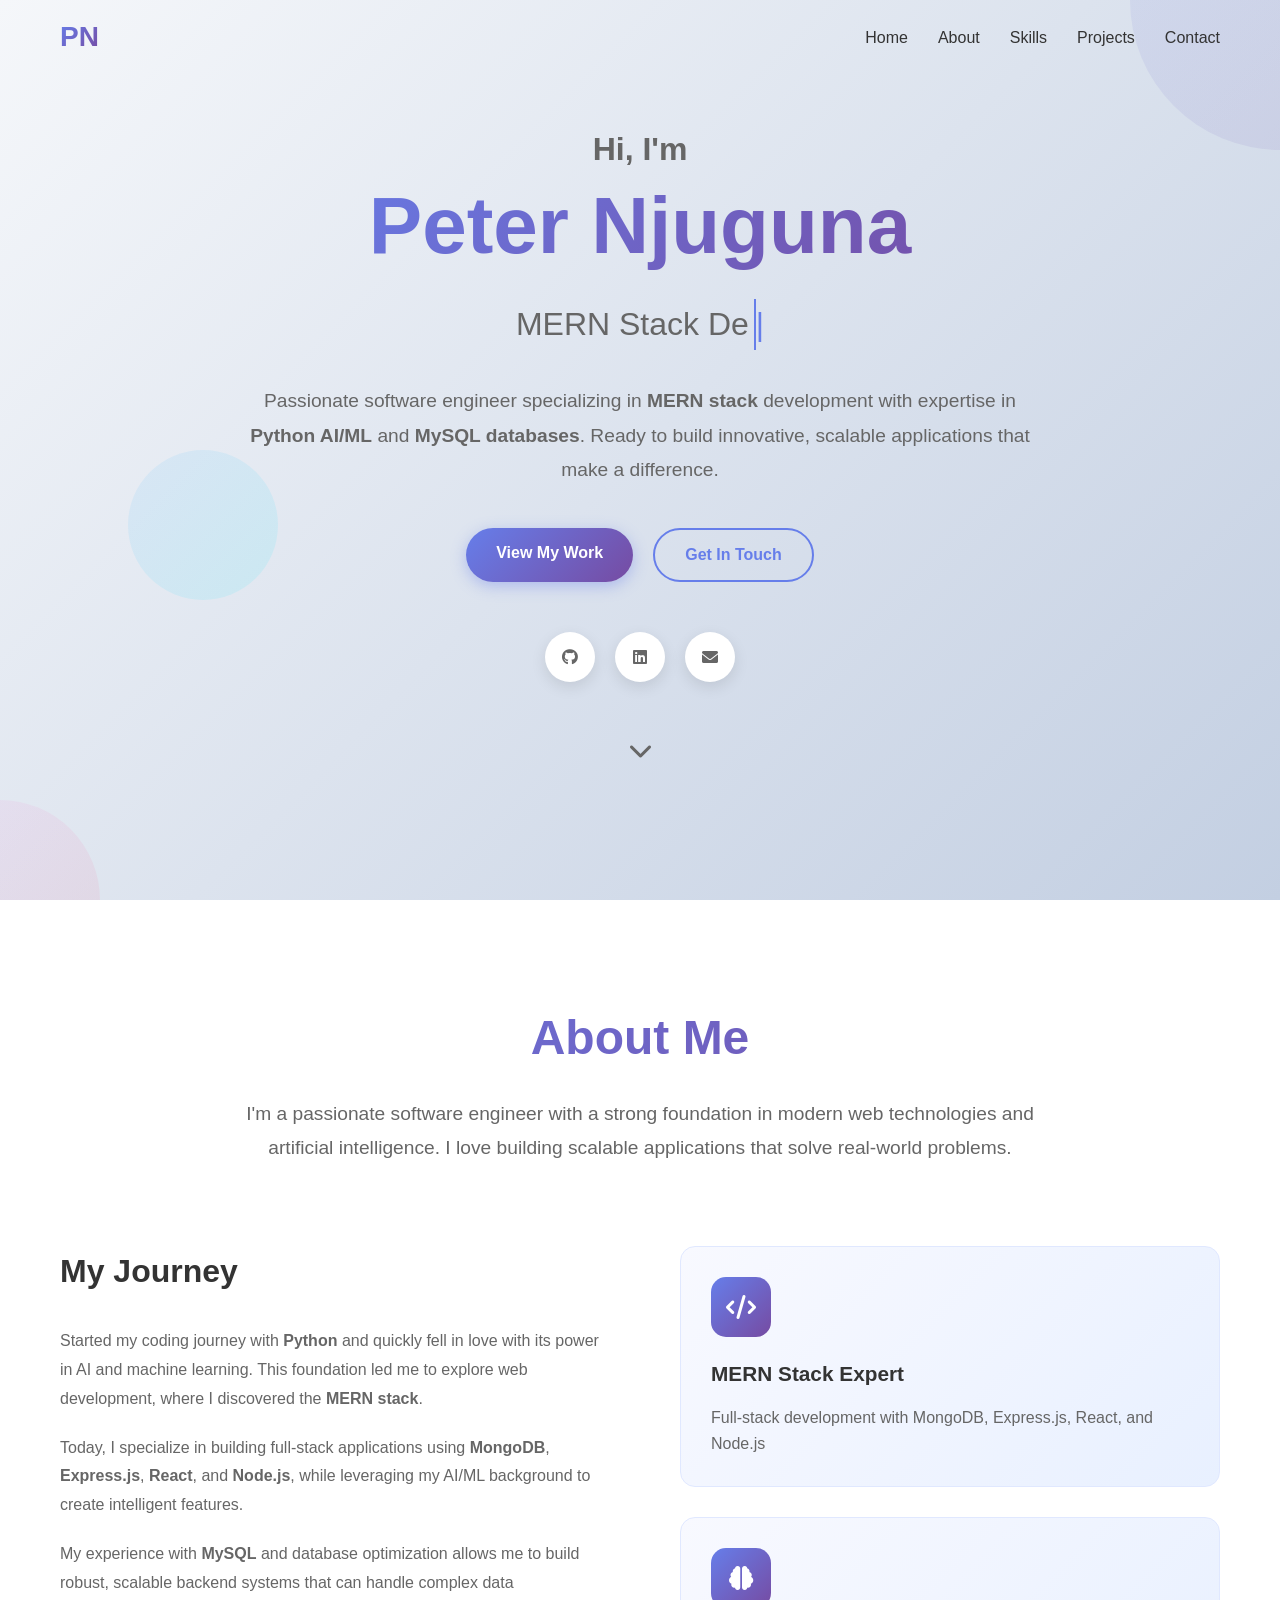
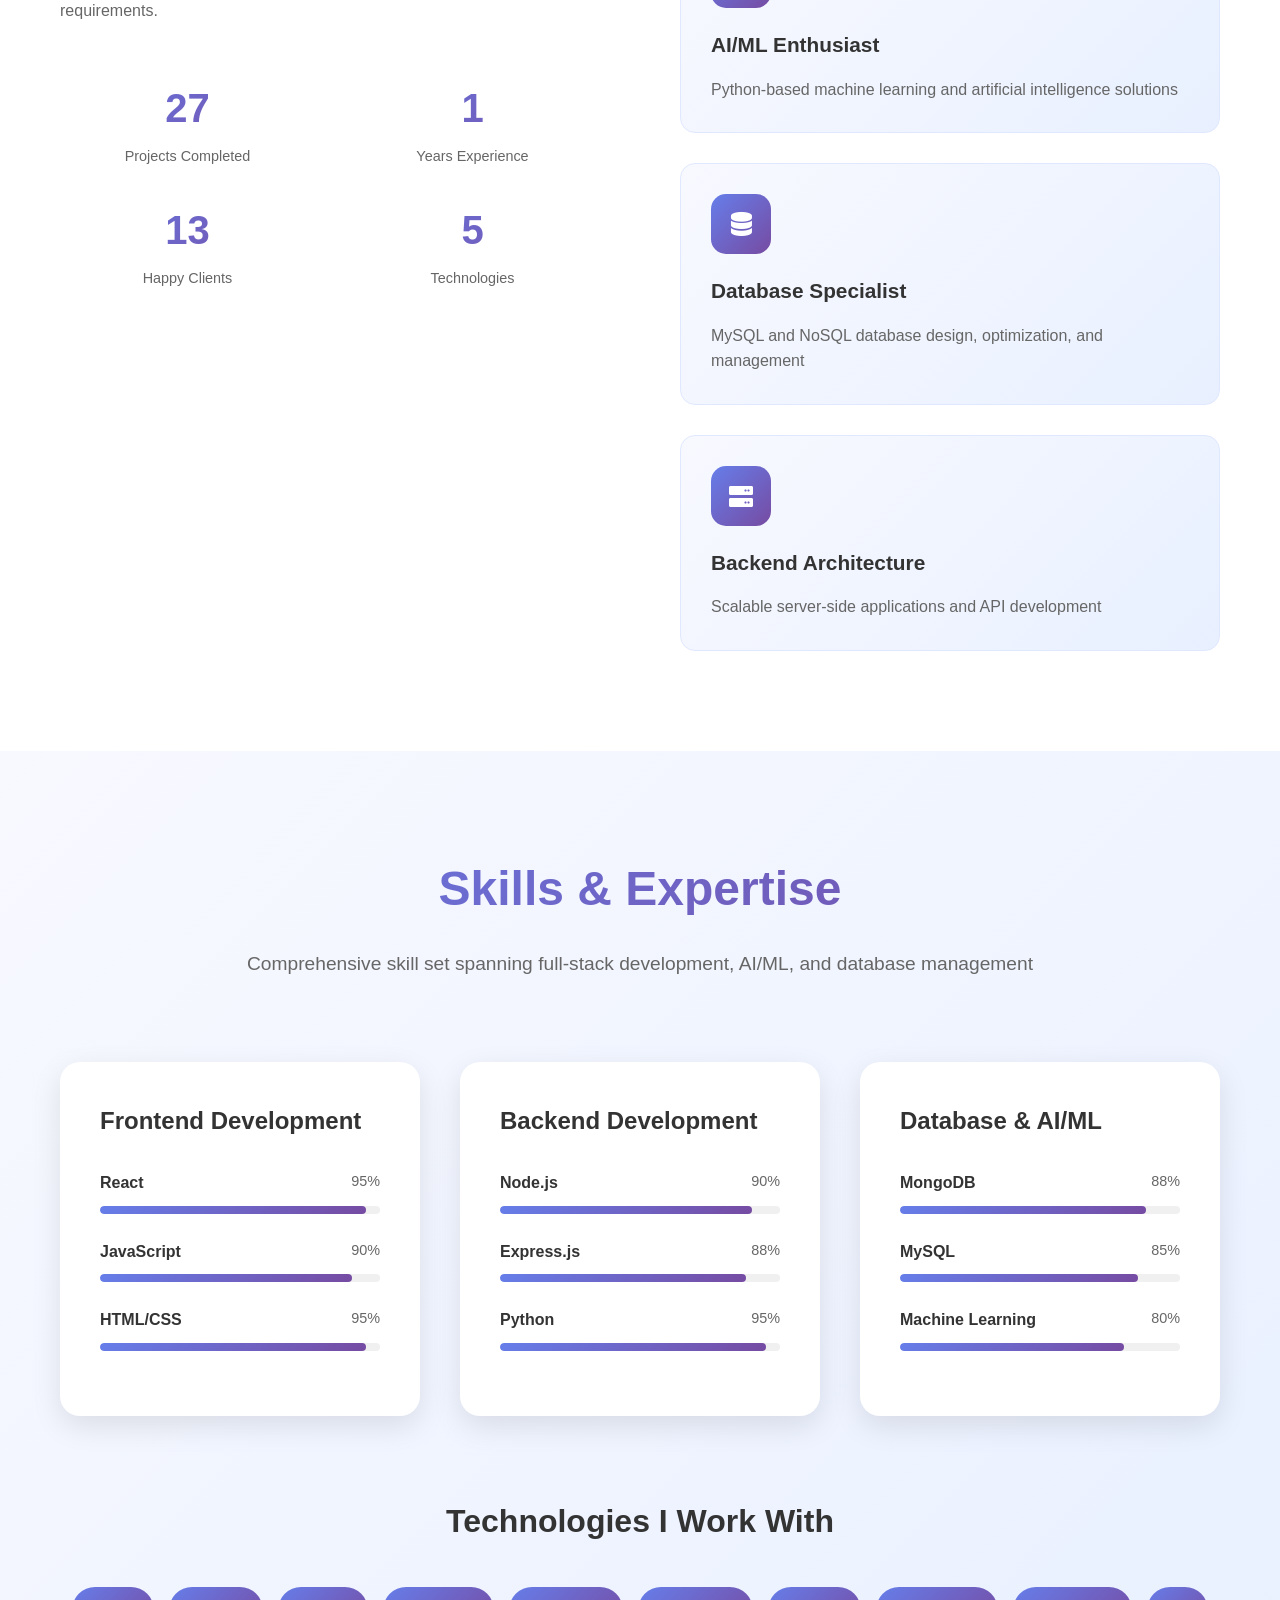
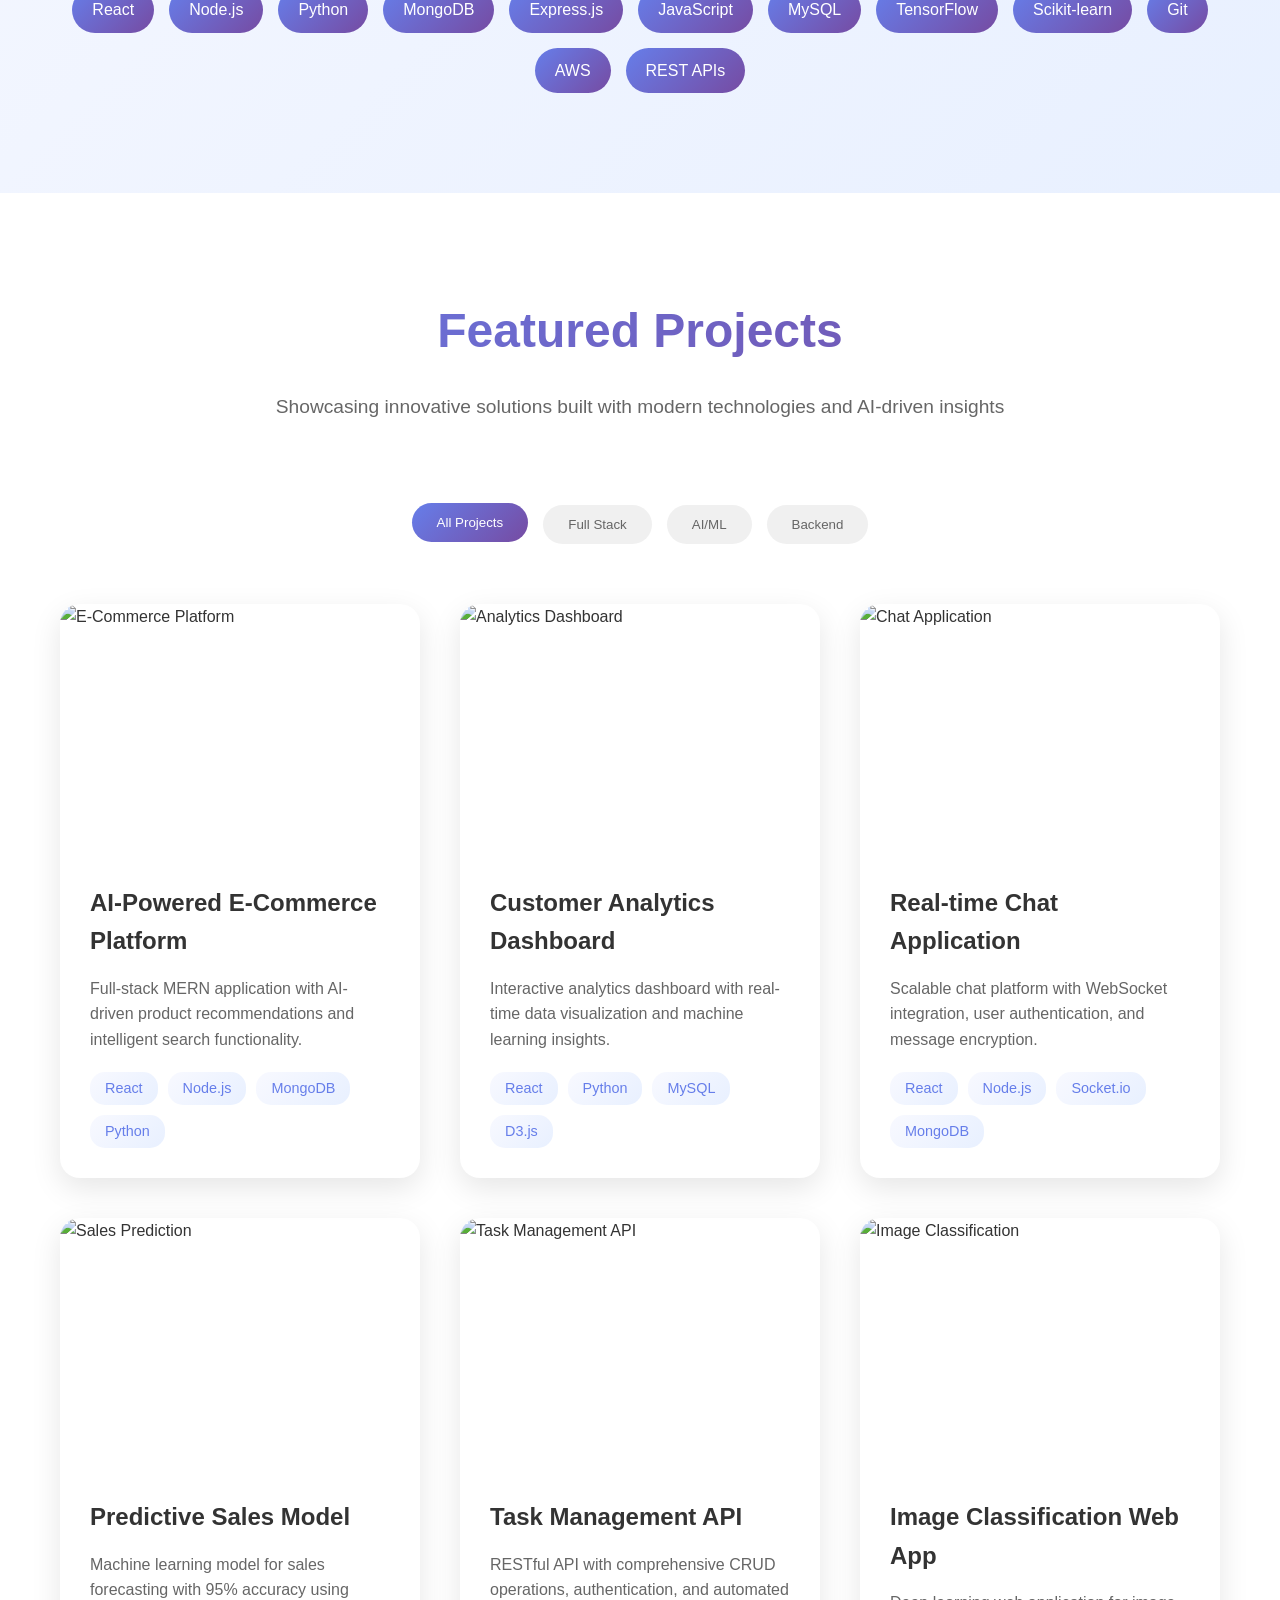
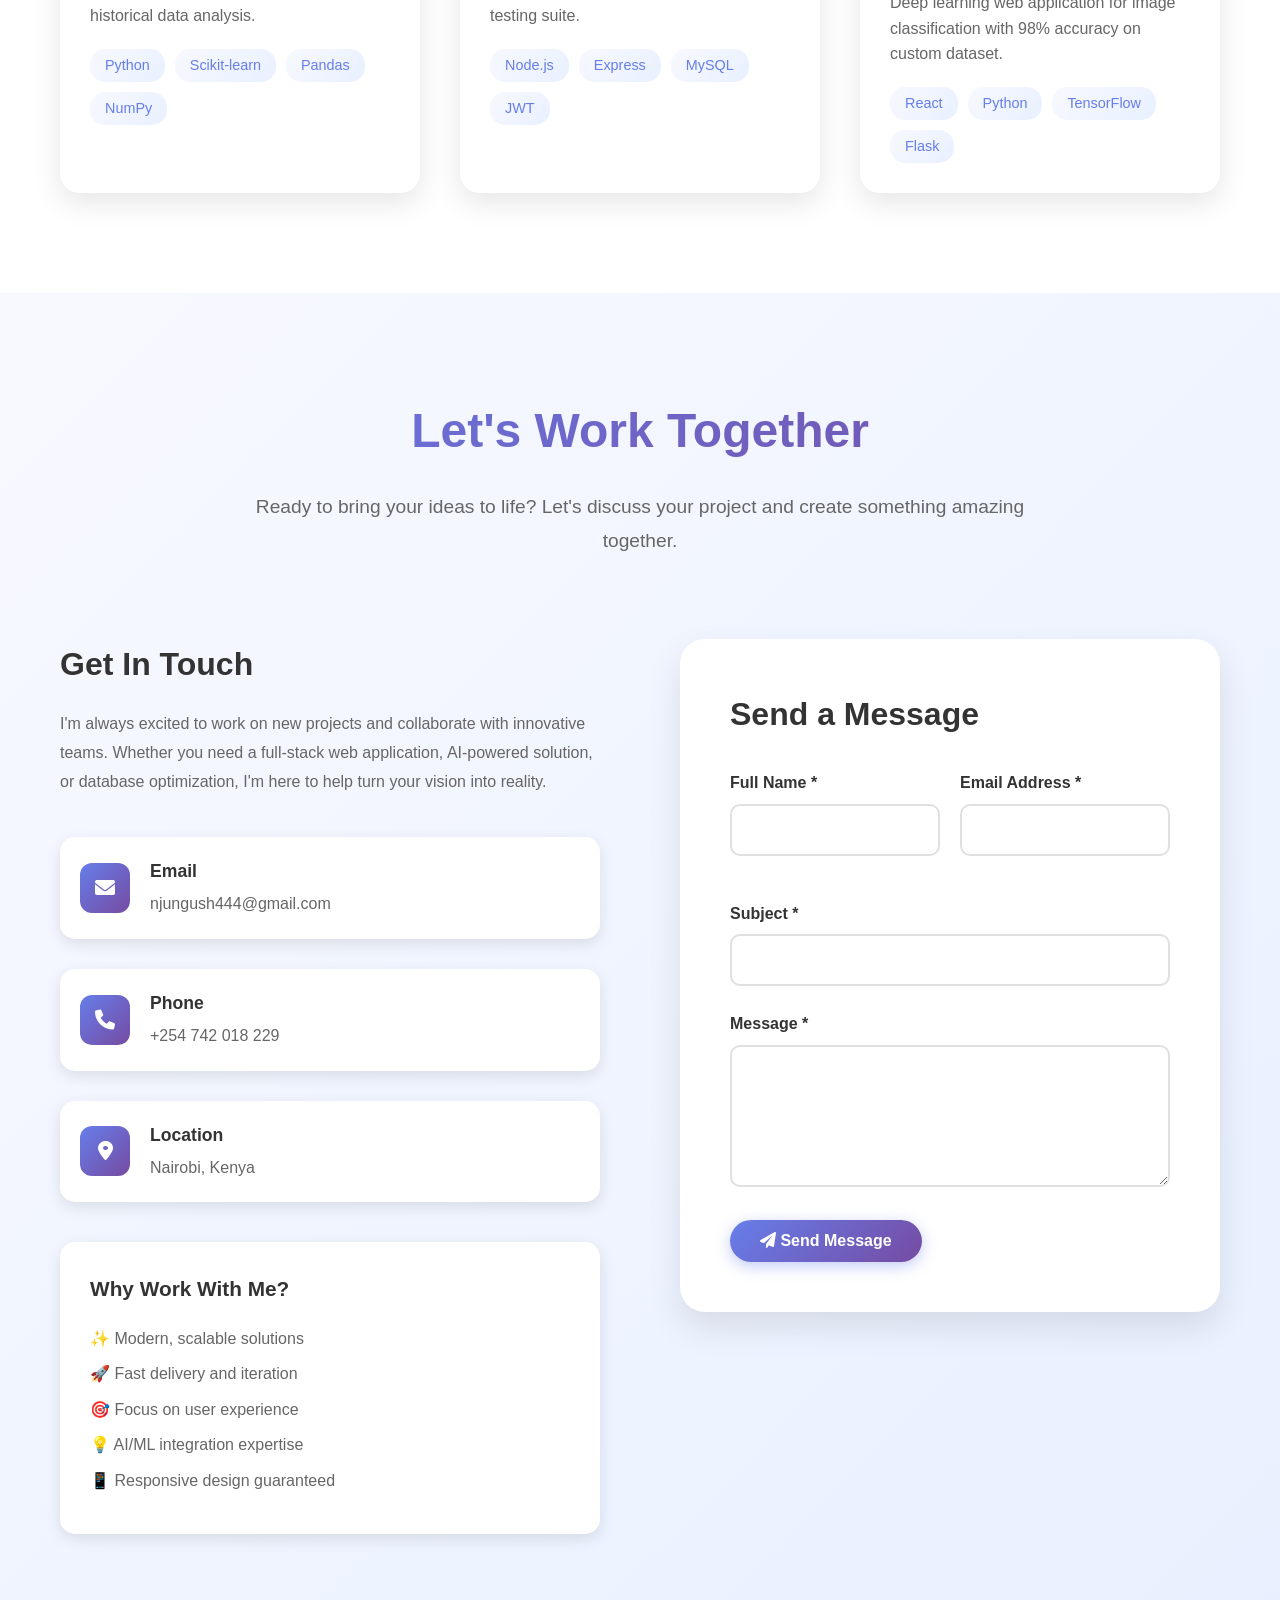
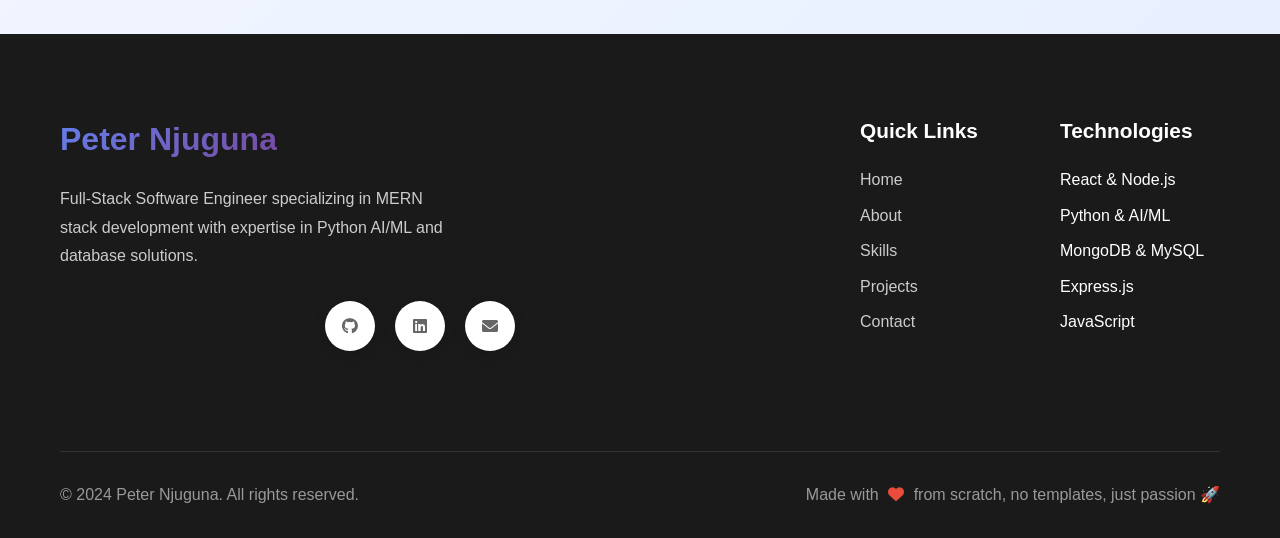
==== index.html @ cc4b6b72 "portfolio website" ====
<!DOCTYPE html>
<html lang="en">
<head>
    <meta charset="UTF-8">
    <meta name="viewport" content="width=device-width, initial-scale=1.0">
    <title>Peter Njuguna - Software Engineer | MERN Stack & AI/ML Expert</title>
    <meta name="description" content="Peter Njuguna - Full-Stack Software Engineer specializing in MERN stack development with expertise in Python AI/ML and database solutions. Ready to build innovative, scalable applications.">
    <link rel="stylesheet" href="styles.css">
    <link href="https://cdnjs.cloudflare.com/ajax/libs/font-awesome/6.0.0/css/all.min.css" rel="stylesheet">
    
    <!-- Netlify Form Detection -->
    <form name="contact" netlify netlify-honeypot="bot-field" hidden>
        <input type="text" name="name" />
        <input type="email" name="email" />
        <input type="text" name="subject" />
        <textarea name="message"></textarea>
    </form>
</head>
<body>
    <!-- Header -->
    <header id="header" class="header">
        <div class="container">
            <nav class="nav">
                <div class="logo">
                    <span class="gradient-text">PN</span>
                </div>
                
                <!-- Desktop Navigation -->
                <div class="nav-links">
                    <a href="#home" class="nav-link">Home</a>
                    <a href="#about" class="nav-link">About</a>
                    <a href="#skills" class="nav-link">Skills</a>
                    <a href="#projects" class="nav-link">Projects</a>
                    <a href="#contact" class="nav-link">Contact</a>
                </div>
                
                <!-- Mobile Menu Button -->
                <button class="mobile-menu-btn" id="mobileMenuBtn">
                    <i class="fas fa-bars"></i>
                </button>
            </nav>
            
            <!-- Mobile Navigation -->
            <div class="mobile-nav" id="mobileNav">
                <a href="#home" class="mobile-nav-link">Home</a>
                <a href="#about" class="mobile-nav-link">About</a>
                <a href="#skills" class="mobile-nav-link">Skills</a>
                <a href="#projects" class="mobile-nav-link">Projects</a>
                <a href="#contact" class="mobile-nav-link">Contact</a>
            </div>
        </div>
    </header>

    <!-- Hero Section -->
    <section id="home" class="hero">
        <div class="hero-bg">
            <div class="floating-shape shape-1"></div>
            <div class="floating-shape shape-2"></div>
            <div class="floating-shape shape-3"></div>
        </div>
        
        <div class="container">
            <div class="hero-content">
                <h1 class="hero-title">
                    <span class="hero-greeting">Hi, I'm</span>
                    <span class="hero-name gradient-text">Peter Njuguna</span>
                </h1>
                
                <div class="hero-subtitle">
                    <span id="typingText" class="typing-text"></span>
                    <span class="cursor">|</span>
                </div>
                
                <p class="hero-description">
                    Passionate software engineer specializing in <strong>MERN stack</strong> development 
                    with expertise in <strong>Python AI/ML</strong> and <strong>MySQL databases</strong>. 
                    Ready to build innovative, scalable applications that make a difference.
                </p>
                
                <div class="hero-buttons">
                    <a href="#projects" class="btn btn-primary">View My Work</a>
                    <a href="#contact" class="btn btn-secondary">Get In Touch</a>
                </div>
                
                <div class="social-links">
                    <a href="https://github.com" class="social-link" target="_blank">
                        <i class="fab fa-github"></i>
                    </a>
                    <a href="https://linkedin.com" class="social-link" target="_blank">
                        <i class="fab fa-linkedin"></i>
                    </a>
                    <a href="mailto:peter.njuguna@email.com" class="social-link">
                        <i class="fas fa-envelope"></i>
                    </a>
                </div>
                
                <div class="scroll-indicator">
                    <a href="#about" class="scroll-btn">
                        <i class="fas fa-chevron-down"></i>
                    </a>
                </div>
            </div>
        </div>
    </section>

    <!-- About Section -->
    <section id="about" class="about">
        <div class="container">
            <div class="section-header">
                <h2 class="section-title gradient-text">About Me</h2>
                <p class="section-subtitle">
                    I'm a passionate software engineer with a strong foundation in modern web technologies 
                    and artificial intelligence. I love building scalable applications that solve real-world problems.
                </p>
            </div>
            
            <div class="about-content">
                <div class="about-text">
                    <h3>My Journey</h3>
                    <div class="about-story">
                        <p>
                            Started my coding journey with <strong>Python</strong> and quickly fell in love with 
                            its power in AI and machine learning. This foundation led me to explore web development, 
                            where I discovered the <strong>MERN stack</strong>.
                        </p>
                        <p>
                            Today, I specialize in building full-stack applications using <strong>MongoDB</strong>, 
                            <strong>Express.js</strong>, <strong>React</strong>, and <strong>Node.js</strong>, 
                            while leveraging my AI/ML background to create intelligent features.
                        </p>
                        <p>
                            My experience with <strong>MySQL</strong> and database optimization allows me to build 
                            robust, scalable backend systems that can handle complex data requirements.
                        </p>
                    </div>
                    
                    <div class="stats">
                        <div class="stat">
                            <div class="stat-number" data-target="50">0</div>
                            <div class="stat-label">Projects Completed</div>
                        </div>
                        <div class="stat">
                            <div class="stat-number" data-target="3">0</div>
                            <div class="stat-label">Years Experience</div>
                        </div>
                        <div class="stat">
                            <div class="stat-number" data-target="25">0</div>
                            <div class="stat-label">Happy Clients</div>
                        </div>
                        <div class="stat">
                            <div class="stat-number" data-target="10">0</div>
                            <div class="stat-label">Technologies</div>
                        </div>
                    </div>
                </div>
                
                <div class="about-highlights">
                    <div class="highlight-card">
                        <div class="highlight-icon">
                            <i class="fas fa-code"></i>
                        </div>
                        <h4>MERN Stack Expert</h4>
                        <p>Full-stack development with MongoDB, Express.js, React, and Node.js</p>
                    </div>
                    
                    <div class="highlight-card">
                        <div class="highlight-icon">
                            <i class="fas fa-brain"></i>
                        </div>
                        <h4>AI/ML Enthusiast</h4>
                        <p>Python-based machine learning and artificial intelligence solutions</p>
                    </div>
                    
                    <div class="highlight-card">
                        <div class="highlight-icon">
                            <i class="fas fa-database"></i>
                        </div>
                        <h4>Database Specialist</h4>
                        <p>MySQL and NoSQL database design, optimization, and management</p>
                    </div>
                    
                    <div class="highlight-card">
                        <div class="highlight-icon">
                            <i class="fas fa-server"></i>
                        </div>
                        <h4>Backend Architecture</h4>
                        <p>Scalable server-side applications and API development</p>
                    </div>
                </div>
            </div>
        </div>
    </section>

    <!-- Skills Section -->
    <section id="skills" class="skills">
        <div class="container">
            <div class="section-header">
                <h2 class="section-title gradient-text">Skills & Expertise</h2>
                <p class="section-subtitle">
                    Comprehensive skill set spanning full-stack development, AI/ML, and database management
                </p>
            </div>
            
            <div class="skills-grid">
                <div class="skill-category">
                    <h3>Frontend Development</h3>
                    <div class="skill-item">
                        <div class="skill-info">
                            <span>React</span>
                            <span>95%</span>
                        </div>
                        <div class="skill-bar">
                            <div class="skill-progress" data-width="95"></div>
                        </div>
                    </div>
                    <div class="skill-item">
                        <div class="skill-info">
                            <span>JavaScript</span>
                            <span>90%</span>
                        </div>
                        <div class="skill-bar">
                            <div class="skill-progress" data-width="90"></div>
                        </div>
                    </div>
                    <div class="skill-item">
                        <div class="skill-info">
                            <span>HTML/CSS</span>
                            <span>95%</span>
                        </div>
                        <div class="skill-bar">
                            <div class="skill-progress" data-width="95"></div>
                        </div>
                    </div>
                </div>
                
                <div class="skill-category">
                    <h3>Backend Development</h3>
                    <div class="skill-item">
                        <div class="skill-info">
                            <span>Node.js</span>
                            <span>90%</span>
                        </div>
                        <div class="skill-bar">
                            <div class="skill-progress" data-width="90"></div>
                        </div>
                    </div>
                    <div class="skill-item">
                        <div class="skill-info">
                            <span>Express.js</span>
                            <span>88%</span>
                        </div>
                        <div class="skill-bar">
                            <div class="skill-progress" data-width="88"></div>
                        </div>
                    </div>
                    <div class="skill-item">
                        <div class="skill-info">
                            <span>Python</span>
                            <span>95%</span>
                        </div>
                        <div class="skill-bar">
                            <div class="skill-progress" data-width="95"></div>
                        </div>
                    </div>
                </div>
                
                <div class="skill-category">
                    <h3>Database & AI/ML</h3>
                    <div class="skill-item">
                        <div class="skill-info">
                            <span>MongoDB</span>
                            <span>88%</span>
                        </div>
                        <div class="skill-bar">
                            <div class="skill-progress" data-width="88"></div>
                        </div>
                    </div>
                    <div class="skill-item">
                        <div class="skill-info">
                            <span>MySQL</span>
                            <span>85%</span>
                        </div>
                        <div class="skill-bar">
                            <div class="skill-progress" data-width="85"></div>
                        </div>
                    </div>
                    <div class="skill-item">
                        <div class="skill-info">
                            <span>Machine Learning</span>
                            <span>80%</span>
                        </div>
                        <div class="skill-bar">
                            <div class="skill-progress" data-width="80"></div>
                        </div>
                    </div>
                </div>
            </div>
            
            <div class="tech-stack">
                <h3>Technologies I Work With</h3>
                <div class="tech-tags">
                    <span class="tech-tag">React</span>
                    <span class="tech-tag">Node.js</span>
                    <span class="tech-tag">Python</span>
                    <span class="tech-tag">MongoDB</span>
                    <span class="tech-tag">Express.js</span>
                    <span class="tech-tag">JavaScript</span>
                    <span class="tech-tag">MySQL</span>
                    <span class="tech-tag">TensorFlow</span>
                    <span class="tech-tag">Scikit-learn</span>
                    <span class="tech-tag">Git</span>
                    <span class="tech-tag">AWS</span>
                    <span class="tech-tag">REST APIs</span>
                </div>
            </div>
        </div>
    </section>

    <!-- Projects Section -->
    <section id="projects" class="projects">
        <div class="container">
            <div class="section-header">
                <h2 class="section-title gradient-text">Featured Projects</h2>
                <p class="section-subtitle">
                    Showcasing innovative solutions built with modern technologies and AI-driven insights
                </p>
            </div>
            
            <div class="project-filters">
                <button class="filter-btn active" data-filter="all">All Projects</button>
                <button class="filter-btn" data-filter="fullstack">Full Stack</button>
                <button class="filter-btn" data-filter="ai">AI/ML</button>
                <button class="filter-btn" data-filter="backend">Backend</button>
            </div>
            
            <div class="projects-grid" id="projectsGrid">
                <div class="project-card" data-category="fullstack">
                    <div class="project-image">
                        <img src="https://images.pexels.com/photos/230544/pexels-photo-230544.jpeg?auto=compress&cs=tinysrgb&w=800" alt="E-Commerce Platform">
                        <div class="project-overlay">
                            <a href="#" class="project-link"><i class="fab fa-github"></i></a>
                            <a href="#" class="project-link"><i class="fas fa-external-link-alt"></i></a>
                        </div>
                    </div>
                    <div class="project-content">
                        <h3>AI-Powered E-Commerce Platform</h3>
                        <p>Full-stack MERN application with AI-driven product recommendations and intelligent search functionality.</p>
                        <div class="project-tech">
                            <span>React</span>
                            <span>Node.js</span>
                            <span>MongoDB</span>
                            <span>Python</span>
                        </div>
                    </div>
                </div>
                
                <div class="project-card" data-category="ai">
                    <div class="project-image">
                        <img src="https://images.pexels.com/photos/590022/pexels-photo-590022.jpeg?auto=compress&cs=tinysrgb&w=800" alt="Analytics Dashboard">
                        <div class="project-overlay">
                            <a href="#" class="project-link"><i class="fab fa-github"></i></a>
                            <a href="#" class="project-link"><i class="fas fa-external-link-alt"></i></a>
                        </div>
                    </div>
                    <div class="project-content">
                        <h3>Customer Analytics Dashboard</h3>
                        <p>Interactive analytics dashboard with real-time data visualization and machine learning insights.</p>
                        <div class="project-tech">
                            <span>React</span>
                            <span>Python</span>
                            <span>MySQL</span>
                            <span>D3.js</span>
                        </div>
                    </div>
                </div>
                
                <div class="project-card" data-category="fullstack">
                    <div class="project-image">
                        <img src="https://images.pexels.com/photos/5926389/pexels-photo-5926389.jpeg?auto=compress&cs=tinysrgb&w=800" alt="Chat Application">
                        <div class="project-overlay">
                            <a href="#" class="project-link"><i class="fab fa-github"></i></a>
                            <a href="#" class="project-link"><i class="fas fa-external-link-alt"></i></a>
                        </div>
                    </div>
                    <div class="project-content">
                        <h3>Real-time Chat Application</h3>
                        <p>Scalable chat platform with WebSocket integration, user authentication, and message encryption.</p>
                        <div class="project-tech">
                            <span>React</span>
                            <span>Node.js</span>
                            <span>Socket.io</span>
                            <span>MongoDB</span>
                        </div>
                    </div>
                </div>
                
                <div class="project-card" data-category="ai">
                    <div class="project-image">
                        <img src="https://images.pexels.com/photos/7947664/pexels-photo-7947664.jpeg?auto=compress&cs=tinysrgb&w=800" alt="Sales Prediction">
                        <div class="project-overlay">
                            <a href="#" class="project-link"><i class="fab fa-github"></i></a>
                            <a href="#" class="project-link"><i class="fas fa-external-link-alt"></i></a>
                        </div>
                    </div>
                    <div class="project-content">
                        <h3>Predictive Sales Model</h3>
                        <p>Machine learning model for sales forecasting with 95% accuracy using historical data analysis.</p>
                        <div class="project-tech">
                            <span>Python</span>
                            <span>Scikit-learn</span>
                            <span>Pandas</span>
                            <span>NumPy</span>
                        </div>
                    </div>
                </div>
                
                <div class="project-card" data-category="backend">
                    <div class="project-image">
                        <img src="https://images.pexels.com/photos/574071/pexels-photo-574071.jpeg?auto=compress&cs=tinysrgb&w=800" alt="Task Management API">
                        <div class="project-overlay">
                            <a href="#" class="project-link"><i class="fab fa-github"></i></a>
                            <a href="#" class="project-link"><i class="fas fa-external-link-alt"></i></a>
                        </div>
                    </div>
                    <div class="project-content">
                        <h3>Task Management API</h3>
                        <p>RESTful API with comprehensive CRUD operations, authentication, and automated testing suite.</p>
                        <div class="project-tech">
                            <span>Node.js</span>
                            <span>Express</span>
                            <span>MySQL</span>
                            <span>JWT</span>
                        </div>
                    </div>
                </div>
                
                <div class="project-card" data-category="ai">
                    <div class="project-image">
                        <img src="https://images.pexels.com/photos/8386440/pexels-photo-8386440.jpeg?auto=compress&cs=tinysrgb&w=800" alt="Image Classification">
                        <div class="project-overlay">
                            <a href="#" class="project-link"><i class="fab fa-github"></i></a>
                            <a href="#" class="project-link"><i class="fas fa-external-link-alt"></i></a>
                        </div>
                    </div>
                    <div class="project-content">
                        <h3>Image Classification Web App</h3>
                        <p>Deep learning web application for image classification with 98% accuracy on custom dataset.</p>
                        <div class="project-tech">
                            <span>React</span>
                            <span>Python</span>
                            <span>TensorFlow</span>
                            <span>Flask</span>
                        </div>
                    </div>
                </div>
            </div>
        </div>
    </section>

    <!-- Contact Section -->
    <section id="contact" class="contact">
        <div class="container">
            <div class="section-header">
                <h2 class="section-title gradient-text">Let's Work Together</h2>
                <p class="section-subtitle">
                    Ready to bring your ideas to life? Let's discuss your project and create something amazing together.
                </p>
            </div>
            
            <div class="contact-content">
                <div class="contact-info">
                    <h3>Get In Touch</h3>
                    <p>
                        I'm always excited to work on new projects and collaborate with innovative teams. 
                        Whether you need a full-stack web application, AI-powered solution, or database optimization, 
                        I'm here to help turn your vision into reality.
                    </p>
                    
                    <div class="contact-details">
                        <div class="contact-item">
                            <div class="contact-icon">
                                <i class="fas fa-envelope"></i>
                            </div>
                            <div>
                                <h4>Email</h4>
                                <p>njungush444@gmail.com</p>
                            </div>
                        </div>
                        
                        <div class="contact-item">
                            <div class="contact-icon">
                                <i class="fas fa-phone"></i>
                            </div>
                            <div>
                                <h4>Phone</h4>
                                <p>+254 742 018 229</p>
                            </div>
                        </div>
                        
                        <div class="contact-item">
                            <div class="contact-icon">
                                <i class="fas fa-map-marker-alt"></i>
                            </div>
                            <div>
                                <h4>Location</h4>
                                <p>Nairobi, Kenya</p>
                            </div>
                        </div>
                    </div>
                    
                    <div class="why-work">
                        <h4>Why Work With Me?</h4>
                        <ul>
                            <li>✨ Modern, scalable solutions</li>
                            <li>🚀 Fast delivery and iteration</li>
                            <li>🎯 Focus on user experience</li>
                            <li>💡 AI/ML integration expertise</li>
                            <li>📱 Responsive design guaranteed</li>
                        </ul>
                    </div>
                </div>
                
                <div class="contact-form-container">
                    <form class="contact-form" name="contact" method="POST" data-netlify="true" netlify-honeypot="bot-field">
                        <input type="hidden" name="form-name" value="contact">
                        <input type="hidden" name="bot-field">
                        
                        <h3>Send a Message</h3>
                        
                        <div class="form-row">
                            <div class="form-group">
                                <label for="name">Full Name *</label>
                                <input type="text" id="name" name="name" required>
                            </div>
                            <div class="form-group">
                                <label for="email">Email Address *</label>
                                <input type="email" id="email" name="email" required>
                            </div>
                        </div>
                        
                        <div class="form-group">
                            <label for="subject">Subject *</label>
                            <input type="text" id="subject" name="subject" required>
                        </div>
                        
                        <div class="form-group">
                            <label for="message">Message *</label>
                            <textarea id="message" name="message" rows="6" required></textarea>
                        </div>
                        
                        <button type="submit" class="btn btn-primary">
                            <i class="fas fa-paper-plane"></i>
                            Send Message
                        </button>
                    </form>
                </div>
            </div>
        </div>
    </section>

    <!-- Footer -->
    <footer class="footer">
        <div class="container">
            <div class="footer-content">
                <div class="footer-brand">
                    <div class="logo">
                        <span class="gradient-text">Peter Njuguna</span>
                    </div>
                    <p>
                        Full-Stack Software Engineer specializing in MERN stack development 
                        with expertise in Python AI/ML and database solutions.
                    </p>
                    <div class="social-links">
                        <a href="https://github.com" class="social-link" target="_blank">
                            <i class="fab fa-github"></i>
                        </a>
                        <a href="https://linkedin.com" class="social-link" target="_blank">
                            <i class="fab fa-linkedin"></i>
                        </a>
                        <a href="mailto:peter.njuguna@email.com" class="social-link">
                            <i class="fas fa-envelope"></i>
                        </a>
                    </div>
                </div>
                
                <div class="footer-links">
                    <div class="footer-column">
                        <h4>Quick Links</h4>
                        <ul>
                            <li><a href="#home">Home</a></li>
                            <li><a href="#about">About</a></li>
                            <li><a href="#skills">Skills</a></li>
                            <li><a href="#projects">Projects</a></li>
                            <li><a href="#contact">Contact</a></li>
                        </ul>
                    </div>
                    
                    <div class="footer-column">
                        <h4>Technologies</h4>
                        <ul>
                            <li>React & Node.js</li>
                            <li>Python & AI/ML</li>
                            <li>MongoDB & MySQL</li>
                            <li>Express.js</li>
                            <li>JavaScript</li>
                        </ul>
                    </div>
                </div>
            </div>
            
            <div class="footer-bottom">
                <p>&copy; 2024 Peter Njuguna. All rights reserved.</p>
                <p>Made with <i class="fas fa-heart"></i> from scratch, no templates, just passion 🚀</p>
            </div>
        </div>
    </footer>

    <script src="script.js"></script>
</body>
</html>
---- styles.css ----
/* Reset and Base Styles */
* {
    margin: 0;
    padding: 0;
    box-sizing: border-box;
}

html {
    scroll-behavior: smooth;
}

body {
    font-family: 'Segoe UI', Tahoma, Geneva, Verdana, sans-serif;
    line-height: 1.6;
    color: #333;
    overflow-x: hidden;
}

.container {
    max-width: 1200px;
    margin: 0 auto;
    padding: 0 20px;
}

/* Utility Classes */
.gradient-text {
    background: linear-gradient(135deg, #667eea 0%, #764ba2 100%);
    -webkit-background-clip: text;
    -webkit-text-fill-color: transparent;
    background-clip: text;
}

.btn {
    display: inline-block;
    padding: 12px 30px;
    border-radius: 50px;
    text-decoration: none;
    font-weight: 600;
    transition: all 0.3s ease;
    border: none;
    cursor: pointer;
    font-size: 16px;
}

.btn-primary {
    background: linear-gradient(135deg, #667eea 0%, #764ba2 100%);
    color: white;
    box-shadow: 0 4px 15px rgba(102, 126, 234, 0.4);
}

.btn-primary:hover {
    transform: translateY(-2px);
    box-shadow: 0 8px 25px rgba(102, 126, 234, 0.6);
}

.btn-secondary {
    background: transparent;
    color: #667eea;
    border: 2px solid #667eea;
}

.btn-secondary:hover {
    background: #667eea;
    color: white;
    transform: translateY(-2px);
}

/* Header */
.header {
    position: fixed;
    top: 0;
    width: 100%;
    z-index: 1000;
    transition: all 0.3s ease;
    padding: 15px 0;
}

.header.scrolled {
    background: rgba(255, 255, 255, 0.95);
    backdrop-filter: blur(10px);
    box-shadow: 0 2px 20px rgba(0, 0, 0, 0.1);
}

.nav {
    display: flex;
    justify-content: space-between;
    align-items: center;
}

.logo {
    font-size: 28px;
    font-weight: bold;
}

.nav-links {
    display: flex;
    gap: 30px;
}

.nav-link {
    text-decoration: none;
    color: #333;
    font-weight: 500;
    transition: color 0.3s ease;
    text-transform: capitalize;
}

.nav-link:hover {
    color: #667eea;
}

.mobile-menu-btn {
    display: none;
    background: none;
    border: none;
    font-size: 24px;
    cursor: pointer;
    color: #333;
}

.mobile-nav {
    display: none;
    flex-direction: column;
    background: white;
    border-radius: 10px;
    box-shadow: 0 10px 30px rgba(0, 0, 0, 0.1);
    margin-top: 20px;
    padding: 20px;
}

.mobile-nav-link {
    text-decoration: none;
    color: #333;
    padding: 10px 0;
    border-bottom: 1px solid #eee;
    transition: color 0.3s ease;
}

.mobile-nav-link:hover {
    color: #667eea;
}

/* Hero Section */
.hero {
    min-height: 100vh;
    display: flex;
    align-items: center;
    background: linear-gradient(135deg, #f5f7fa 0%, #c3cfe2 100%);
    position: relative;
    overflow: hidden;
}

.hero-bg {
    position: absolute;
    top: 0;
    left: 0;
    width: 100%;
    height: 100%;
    z-index: 1;
}

.floating-shape {
    position: absolute;
    border-radius: 50%;
    opacity: 0.1;
    animation: float 6s ease-in-out infinite;
}

.shape-1 {
    width: 300px;
    height: 300px;
    background: linear-gradient(135deg, #667eea 0%, #764ba2 100%);
    top: -150px;
    right: -150px;
    animation-delay: 0s;
}

.shape-2 {
    width: 200px;
    height: 200px;
    background: linear-gradient(135deg, #f093fb 0%, #f5576c 100%);
    bottom: -100px;
    left: -100px;
    animation-delay: 2s;
}

.shape-3 {
    width: 150px;
    height: 150px;
    background: linear-gradient(135deg, #4facfe 0%, #00f2fe 100%);
    top: 50%;
    left: 10%;
    animation-delay: 4s;
}

@keyframes float {
    0%, 100% { transform: translateY(0px) rotate(0deg); }
    50% { transform: translateY(-20px) rotate(180deg); }
}

.hero-content {
    text-align: center;
    z-index: 2;
    position: relative;
}

.hero-title {
    font-size: 4rem;
    font-weight: bold;
    margin-bottom: 20px;
    line-height: 1.2;
}

.hero-greeting {
    display: block;
    font-size: 2rem;
    color: #666;
    margin-bottom: 10px;
}

.hero-name {
    display: block;
    font-size: 5rem;
}

.hero-subtitle {
    font-size: 2rem;
    color: #666;
    margin-bottom: 30px;
    height: 60px;
    display: flex;
    align-items: center;
    justify-content: center;
}

.typing-text {
    border-right: 2px solid #667eea;
    padding-right: 5px;
}

.cursor {
    animation: blink 1s infinite;
    color: #667eea;
}

@keyframes blink {
    0%, 50% { opacity: 1; }
    51%, 100% { opacity: 0; }
}

.hero-description {
    font-size: 1.2rem;
    color: #666;
    max-width: 800px;
    margin: 0 auto 40px;
    line-height: 1.8;
}

.hero-buttons {
    display: flex;
    gap: 20px;
    justify-content: center;
    margin-bottom: 50px;
    flex-wrap: wrap;
}

.social-links {
    display: flex;
    justify-content: center;
    gap: 20px;
    margin-bottom: 50px;
}

.social-link {
    width: 50px;
    height: 50px;
    background: white;
    border-radius: 50%;
    display: flex;
    align-items: center;
    justify-content: center;
    text-decoration: none;
    color: #666;
    box-shadow: 0 5px 15px rgba(0, 0, 0, 0.1);
    transition: all 0.3s ease;
}

.social-link:hover {
    transform: translateY(-5px);
    box-shadow: 0 10px 25px rgba(0, 0, 0, 0.2);
    color: #667eea;
}

.scroll-indicator {
    animation: bounce 2s infinite;
}

.scroll-btn {
    color: #666;
    font-size: 24px;
    text-decoration: none;
    transition: color 0.3s ease;
}

.scroll-btn:hover {
    color: #667eea;
}

@keyframes bounce {
    0%, 20%, 50%, 80%, 100% { transform: translateY(0); }
    40% { transform: translateY(-10px); }
    60% { transform: translateY(-5px); }
}

/* Section Styles */
section {
    padding: 100px 0;
}

.section-header {
    text-align: center;
    margin-bottom: 80px;
}

.section-title {
    font-size: 3rem;
    font-weight: bold;
    margin-bottom: 20px;
}

.section-subtitle {
    font-size: 1.2rem;
    color: #666;
    max-width: 800px;
    margin: 0 auto;
    line-height: 1.8;
}

/* About Section */
.about {
    background: white;
}

.about-content {
    display: grid;
    grid-template-columns: 1fr 1fr;
    gap: 80px;
    align-items: start;
}

.about-text h3 {
    font-size: 2rem;
    margin-bottom: 30px;
    color: #333;
}

.about-story p {
    margin-bottom: 20px;
    color: #666;
    line-height: 1.8;
}

.stats {
    display: grid;
    grid-template-columns: repeat(2, 1fr);
    gap: 30px;
    margin-top: 50px;
}

.stat {
    text-align: center;
}

.stat-number {
    font-size: 2.5rem;
    font-weight: bold;
    background: linear-gradient(135deg, #667eea 0%, #764ba2 100%);
    -webkit-background-clip: text;
    -webkit-text-fill-color: transparent;
    background-clip: text;
}

.stat-label {
    font-size: 0.9rem;
    color: #666;
    margin-top: 5px;
}

.about-highlights {
    display: grid;
    gap: 30px;
}

.highlight-card {
    background: linear-gradient(135deg, #f8f9ff 0%, #e8f0ff 100%);
    padding: 30px;
    border-radius: 15px;
    border: 1px solid #e0e8ff;
    transition: all 0.3s ease;
}

.highlight-card:hover {
    transform: translateY(-5px);
    box-shadow: 0 15px 35px rgba(102, 126, 234, 0.1);
}

.highlight-icon {
    width: 60px;
    height: 60px;
    background: linear-gradient(135deg, #667eea 0%, #764ba2 100%);
    border-radius: 15px;
    display: flex;
    align-items: center;
    justify-content: center;
    color: white;
    font-size: 24px;
    margin-bottom: 20px;
}

.highlight-card h4 {
    font-size: 1.3rem;
    margin-bottom: 15px;
    color: #333;
}

.highlight-card p {
    color: #666;
    line-height: 1.6;
}

/* Skills Section */
.skills {
    background: linear-gradient(135deg, #f8f9ff 0%, #e8f0ff 100%);
}

.skills-grid {
    display: grid;
    grid-template-columns: repeat(auto-fit, minmax(350px, 1fr));
    gap: 40px;
    margin-bottom: 80px;
}

.skill-category {
    background: white;
    padding: 40px;
    border-radius: 20px;
    box-shadow: 0 10px 30px rgba(0, 0, 0, 0.1);
    transition: transform 0.3s ease;
}

.skill-category:hover {
    transform: translateY(-10px);
}

.skill-category h3 {
    font-size: 1.5rem;
    margin-bottom: 30px;
    color: #333;
}

.skill-item {
    margin-bottom: 25px;
}

.skill-info {
    display: flex;
    justify-content: space-between;
    margin-bottom: 10px;
}

.skill-info span:first-child {
    font-weight: 600;
    color: #333;
}

.skill-info span:last-child {
    color: #666;
    font-size: 0.9rem;
}

.skill-bar {
    height: 8px;
    background: #f0f0f0;
    border-radius: 4px;
    overflow: hidden;
}

.skill-progress {
    height: 100%;
    background: linear-gradient(135deg, #667eea 0%, #764ba2 100%);
    border-radius: 4px;
    width: 0;
    transition: width 1.5s ease;
}

.tech-stack {
    text-align: center;
}

.tech-stack h3 {
    font-size: 2rem;
    margin-bottom: 40px;
    color: #333;
}

.tech-tags {
    display: flex;
    flex-wrap: wrap;
    justify-content: center;
    gap: 15px;
}

.tech-tag {
    background: linear-gradient(135deg, #667eea 0%, #764ba2 100%);
    color: white;
    padding: 10px 20px;
    border-radius: 25px;
    font-weight: 500;
    transition: all 0.3s ease;
    animation: pulse 2s infinite;
}

.tech-tag:hover {
    transform: scale(1.1);
    box-shadow: 0 5px 15px rgba(102, 126, 234, 0.4);
}

@keyframes pulse {
    0% { box-shadow: 0 0 0 0 rgba(102, 126, 234, 0.7); }
    70% { box-shadow: 0 0 0 10px rgba(102, 126, 234, 0); }
    100% { box-shadow: 0 0 0 0 rgba(102, 126, 234, 0); }
}

/* Projects Section */
.projects {
    background: white;
}

.project-filters {
    display: flex;
    justify-content: center;
    gap: 15px;
    margin-bottom: 60px;
    flex-wrap: wrap;
}

.filter-btn {
    padding: 12px 25px;
    border: none;
    background: #f0f0f0;
    color: #666;
    border-radius: 25px;
    cursor: pointer;
    transition: all 0.3s ease;
    font-weight: 500;
}

.filter-btn.active,
.filter-btn:hover {
    background: linear-gradient(135deg, #667eea 0%, #764ba2 100%);
    color: white;
    transform: translateY(-2px);
}

.projects-grid {
    display: grid;
    grid-template-columns: repeat(auto-fit, minmax(350px, 1fr));
    gap: 40px;
}

.project-card {
    background: white;
    border-radius: 20px;
    overflow: hidden;
    box-shadow: 0 10px 30px rgba(0, 0, 0, 0.1);
    transition: all 0.3s ease;
    opacity: 1;
    transform: scale(1);
}

.project-card:hover {
    transform: translateY(-10px);
    box-shadow: 0 20px 40px rgba(0, 0, 0, 0.15);
}

.project-card.hidden {
    opacity: 0;
    transform: scale(0.8);
    pointer-events: none;
}

.project-image {
    position: relative;
    overflow: hidden;
    height: 250px;
}

.project-image img {
    width: 100%;
    height: 100%;
    object-fit: cover;
    transition: transform 0.3s ease;
}

.project-card:hover .project-image img {
    transform: scale(1.1);
}

.project-overlay {
    position: absolute;
    top: 0;
    left: 0;
    width: 100%;
    height: 100%;
    background: rgba(102, 126, 234, 0.9);
    display: flex;
    align-items: center;
    justify-content: center;
    gap: 20px;
    opacity: 0;
    transition: opacity 0.3s ease;
}

.project-card:hover .project-overlay {
    opacity: 1;
}

.project-link {
    width: 50px;
    height: 50px;
    background: rgba(255, 255, 255, 0.2);
    border-radius: 50%;
    display: flex;
    align-items: center;
    justify-content: center;
    color: white;
    text-decoration: none;
    transition: all 0.3s ease;
}

.project-link:hover {
    background: rgba(255, 255, 255, 0.3);
    transform: scale(1.1);
}

.project-content {
    padding: 30px;
}

.project-content h3 {
    font-size: 1.5rem;
    margin-bottom: 15px;
    color: #333;
}

.project-content p {
    color: #666;
    line-height: 1.6;
    margin-bottom: 20px;
}

.project-tech {
    display: flex;
    flex-wrap: wrap;
    gap: 10px;
}

.project-tech span {
    background: linear-gradient(135deg, #f8f9ff 0%, #e8f0ff 100%);
    color: #667eea;
    padding: 5px 15px;
    border-radius: 15px;
    font-size: 0.9rem;
    font-weight: 500;
}

/* Contact Section */
.contact {
    background: linear-gradient(135deg, #f8f9ff 0%, #e8f0ff 100%);
}

.contact-content {
    display: grid;
    grid-template-columns: 1fr 1fr;
    gap: 80px;
    align-items: start;
}

.contact-info h3 {
    font-size: 2rem;
    margin-bottom: 20px;
    color: #333;
}

.contact-info p {
    color: #666;
    line-height: 1.8;
    margin-bottom: 40px;
}

.contact-details {
    margin-bottom: 40px;
}

.contact-item {
    display: flex;
    align-items: center;
    gap: 20px;
    margin-bottom: 30px;
    padding: 20px;
    background: white;
    border-radius: 15px;
    box-shadow: 0 5px 15px rgba(0, 0, 0, 0.1);
    transition: transform 0.3s ease;
}

.contact-item:hover {
    transform: translateX(10px);
}

.contact-icon {
    width: 50px;
    height: 50px;
    background: linear-gradient(135deg, #667eea 0%, #764ba2 100%);
    border-radius: 12px;
    display: flex;
    align-items: center;
    justify-content: center;
    color: white;
    font-size: 20px;
}

.contact-item h4 {
    font-size: 1.1rem;
    margin-bottom: 5px;
    color: #333;
}

.contact-item p {
    color: #666;
    margin: 0;
}

.why-work {
    background: white;
    padding: 30px;
    border-radius: 15px;
    box-shadow: 0 5px 15px rgba(0, 0, 0, 0.1);
}

.why-work h4 {
    font-size: 1.3rem;
    margin-bottom: 20px;
    color: #333;
}

.why-work ul {
    list-style: none;
}

.why-work li {
    color: #666;
    margin-bottom: 10px;
    line-height: 1.6;
}

.contact-form-container {
    background: white;
    padding: 50px;
    border-radius: 25px;
    box-shadow: 0 15px 35px rgba(0, 0, 0, 0.1);
}

.contact-form h3 {
    font-size: 2rem;
    margin-bottom: 30px;
    color: #333;
}

.form-row {
    display: grid;
    grid-template-columns: 1fr 1fr;
    gap: 20px;
    margin-bottom: 20px;
}

.form-group {
    margin-bottom: 25px;
}

.form-group label {
    display: block;
    margin-bottom: 8px;
    font-weight: 600;
    color: #333;
}

.form-group input,
.form-group textarea {
    width: 100%;
    padding: 15px;
    border: 2px solid #e0e0e0;
    border-radius: 10px;
    font-size: 16px;
    transition: border-color 0.3s ease;
    font-family: inherit;
}

.form-group input:focus,
.form-group textarea:focus {
    outline: none;
    border-color: #667eea;
}

.form-group textarea {
    resize: vertical;
    min-height: 120px;
}

/* Footer */
.footer {
    background: #1a1a1a;
    color: white;
    padding: 80px 0 30px;
}

.footer-content {
    display: grid;
    grid-template-columns: 2fr 1fr;
    gap: 80px;
    margin-bottom: 50px;
}

.footer-brand .logo {
    font-size: 2rem;
    font-weight: bold;
    margin-bottom: 20px;
}

.footer-brand p {
    color: #ccc;
    line-height: 1.8;
    margin-bottom: 30px;
    max-width: 400px;
}

.footer-links {
    display: grid;
    grid-template-columns: 1fr 1fr;
    gap: 40px;
}

.footer-column h4 {
    font-size: 1.3rem;
    margin-bottom: 20px;
    color: white;
}

.footer-column ul {
    list-style: none;
}

.footer-column li {
    margin-bottom: 10px;
}

.footer-column a {
    color: #ccc;
    text-decoration: none;
    transition: color 0.3s ease;
}

.footer-column a:hover {
    color: #667eea;
}

.footer-bottom {
    border-top: 1px solid #333;
    padding-top: 30px;
    display: flex;
    justify-content: space-between;
    align-items: center;
    color: #999;
}

.footer-bottom i {
    color: #e74c3c;
    margin: 0 5px;
}

/* Responsive Design */
@media (max-width: 768px) {
    .mobile-menu-btn {
        display: block;
    }
    
    .nav-links {
        display: none;
    }
    
    .mobile-nav.active {
        display: flex;
    }
    
    .hero-title {
        font-size: 2.5rem;
    }
    
    .hero-name {
        font-size: 3rem;
    }
    
    .hero-subtitle {
        font-size: 1.5rem;
    }
    
    .hero-buttons {
        flex-direction: column;
        align-items: center;
    }
    
    .about-content {
        grid-template-columns: 1fr;
        gap: 40px;
    }
    
    .stats {
        grid-template-columns: repeat(2, 1fr);
        gap: 20px;
    }
    
    .skills-grid {
        grid-template-columns: 1fr;
    }
    
    .projects-grid {
        grid-template-columns: 1fr;
    }
    
    .contact-content {
        grid-template-columns: 1fr;
        gap: 40px;
    }
    
    .form-row {
        grid-template-columns: 1fr;
    }
    
    .contact-form-container {
        padding: 30px;
    }
    
    .footer-content {
        grid-template-columns: 1fr;
        gap: 40px;
    }
    
    .footer-links {
        grid-template-columns: 1fr;
        gap: 30px;
    }
    
    .footer-bottom {
        flex-direction: column;
        gap: 10px;
        text-align: center;
    }
    
    .section-title {
        font-size: 2.5rem;
    }
    
    .tech-tags {
        gap: 10px;
    }
    
    .tech-tag {
        padding: 8px 16px;
        font-size: 0.9rem;
    }
}

@media (max-width: 480px) {
    .container {
        padding: 0 15px;
    }
    
    .hero-title {
        font-size: 2rem;
    }
    
    .hero-name {
        font-size: 2.5rem;
    }
    
    .hero-subtitle {
        font-size: 1.2rem;
    }
    
    .section-title {
        font-size: 2rem;
    }
    
    .stats {
        grid-template-columns: 1fr;
    }
    
    .project-filters {
        gap: 10px;
    }
    
    .filter-btn {
        padding: 10px 20px;
        font-size: 0.9rem;
    }
}

/* Animation Classes */
.fade-in {
    opacity: 0;
    transform: translateY(30px);
    transition: all 0.8s ease;
}

.fade-in.visible {
    opacity: 1;
    transform: translateY(0);
}

.slide-in-left {
    opacity: 0;
    transform: translateX(-50px);
    transition: all 0.8s ease;
}

.slide-in-left.visible {
    opacity: 1;
    transform: translateX(0);
}

.slide-in-right {
    opacity: 0;
    transform: translateX(50px);
    transition: all 0.8s ease;
}

.slide-in-right.visible {
    opacity: 1;
    transform: translateX(0);
}

/* Loading Animation */
.loading {
    display: inline-block;
    width: 20px;
    height: 20px;
    border: 2px solid rgba(255, 255, 255, 0.3);
    border-radius: 50%;
    border-top-color: white;
    animation: spin 1s ease-in-out infinite;
}

@keyframes spin {
    to { transform: rotate(360deg); }
}
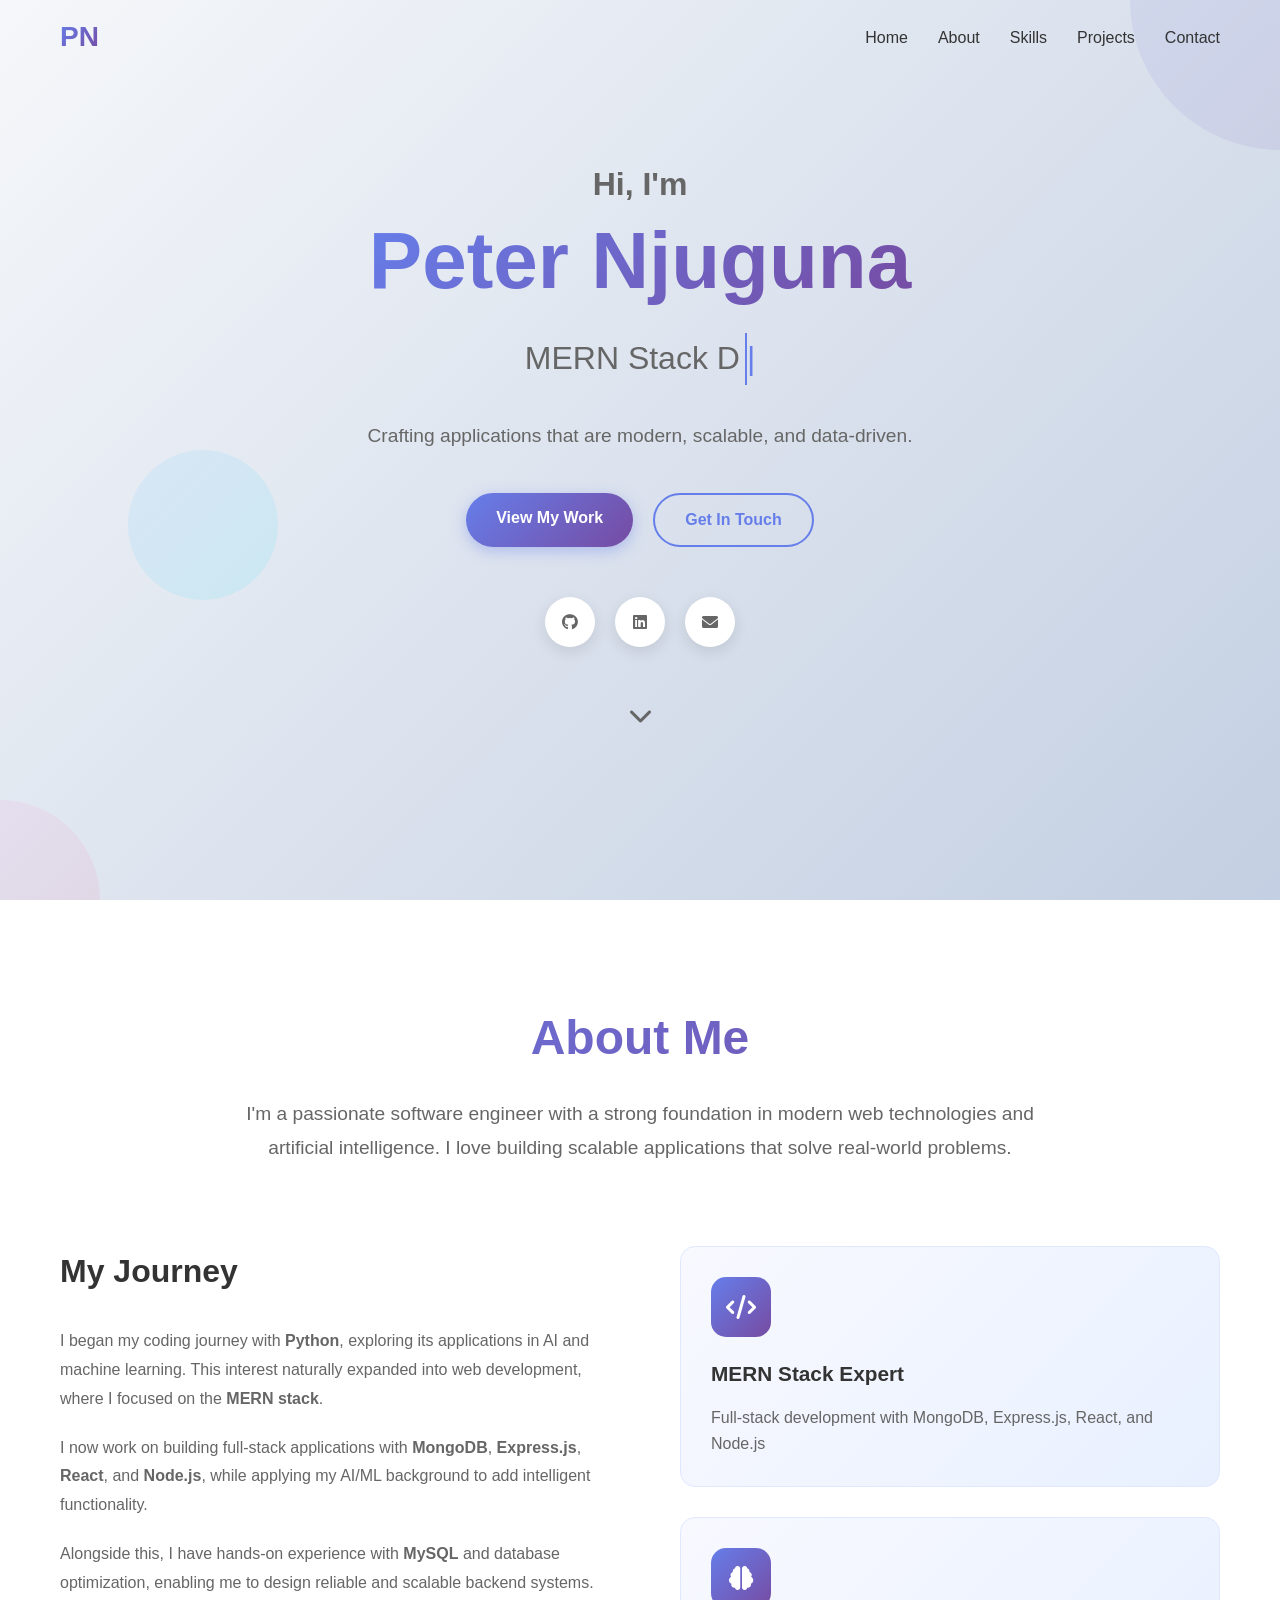
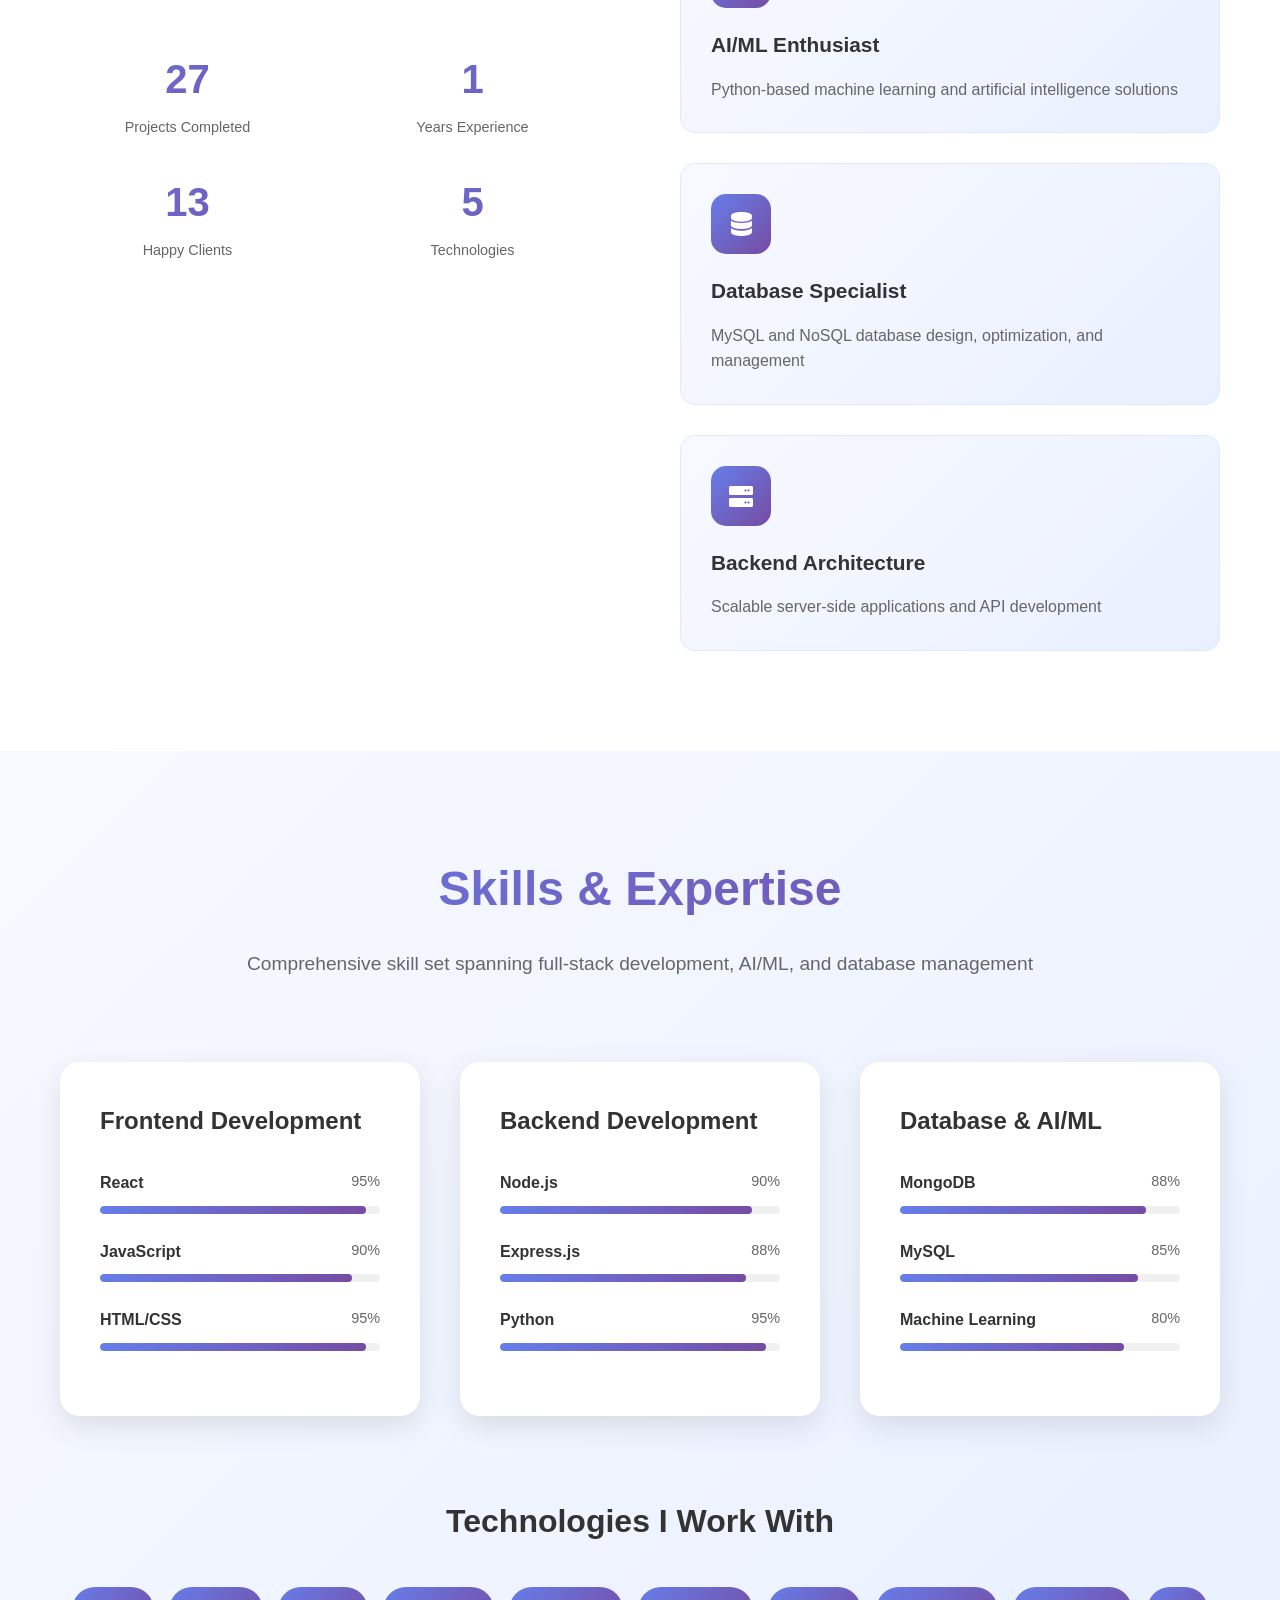
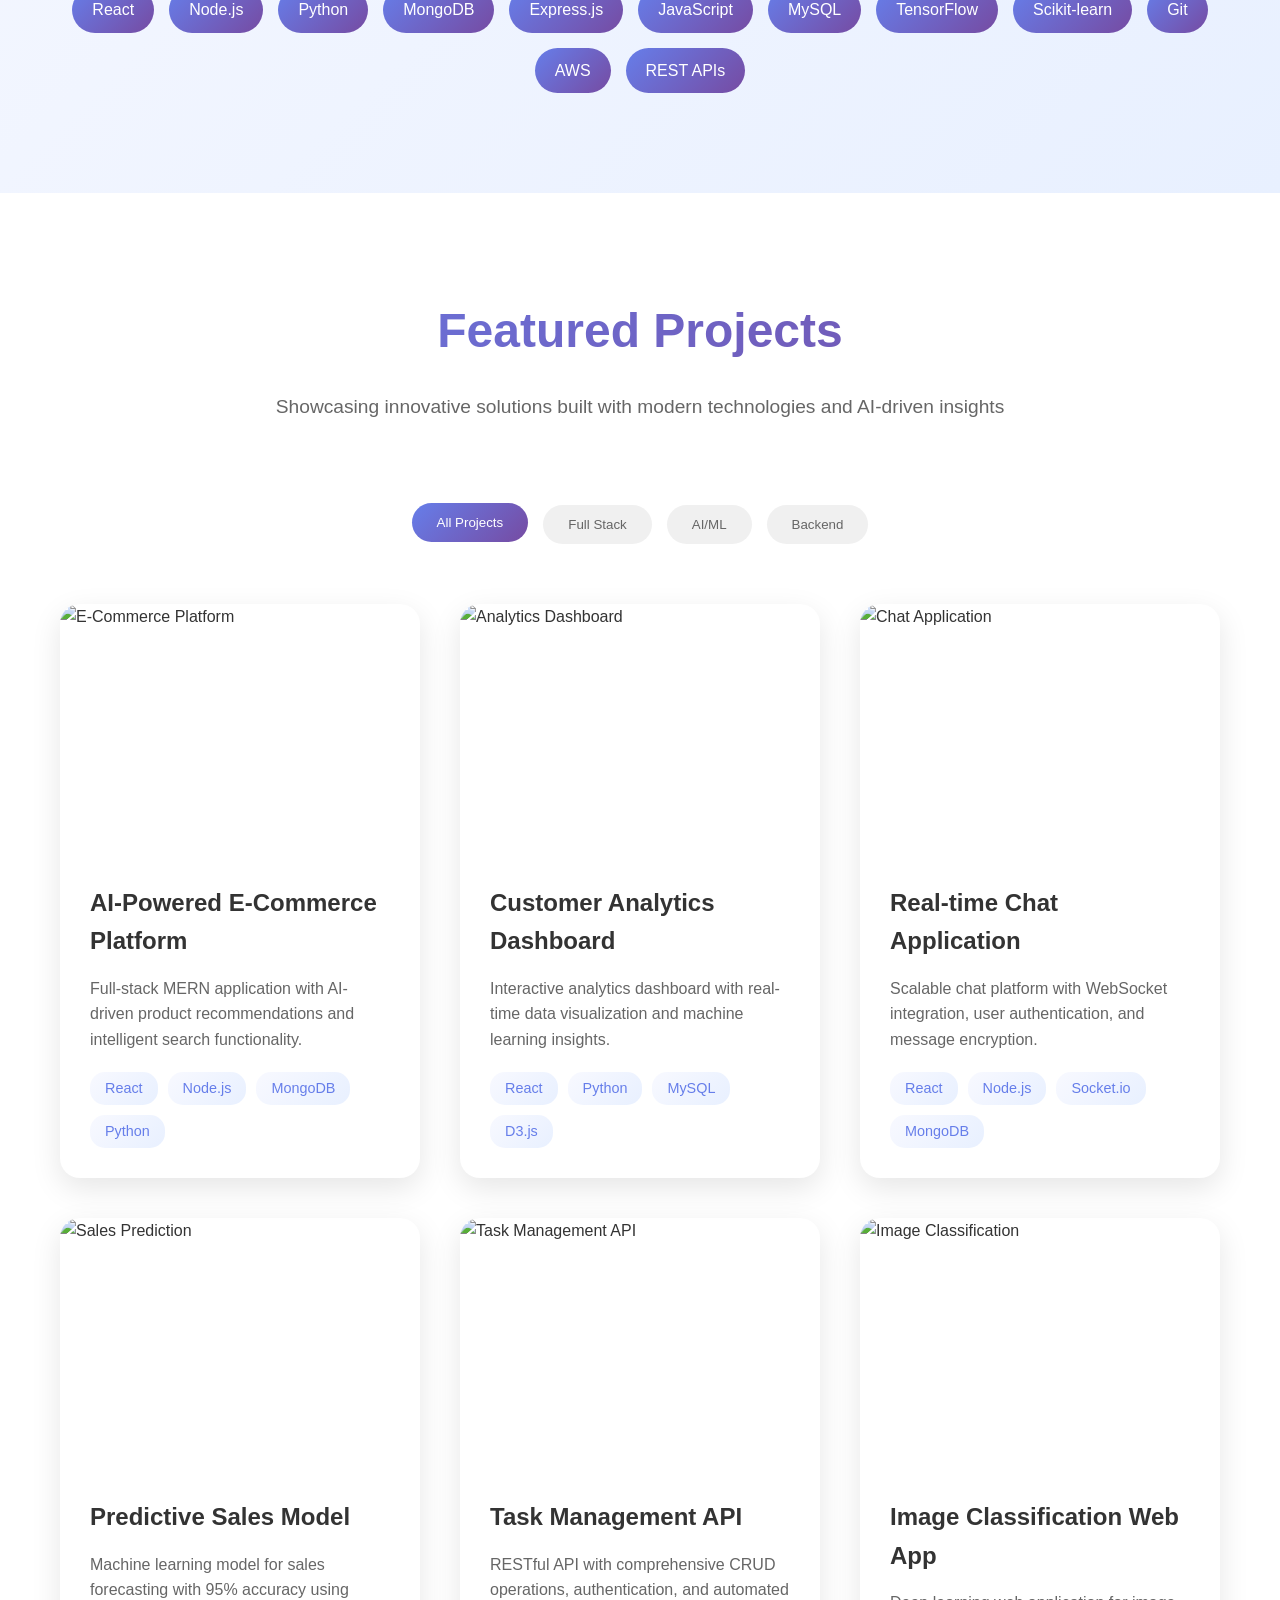
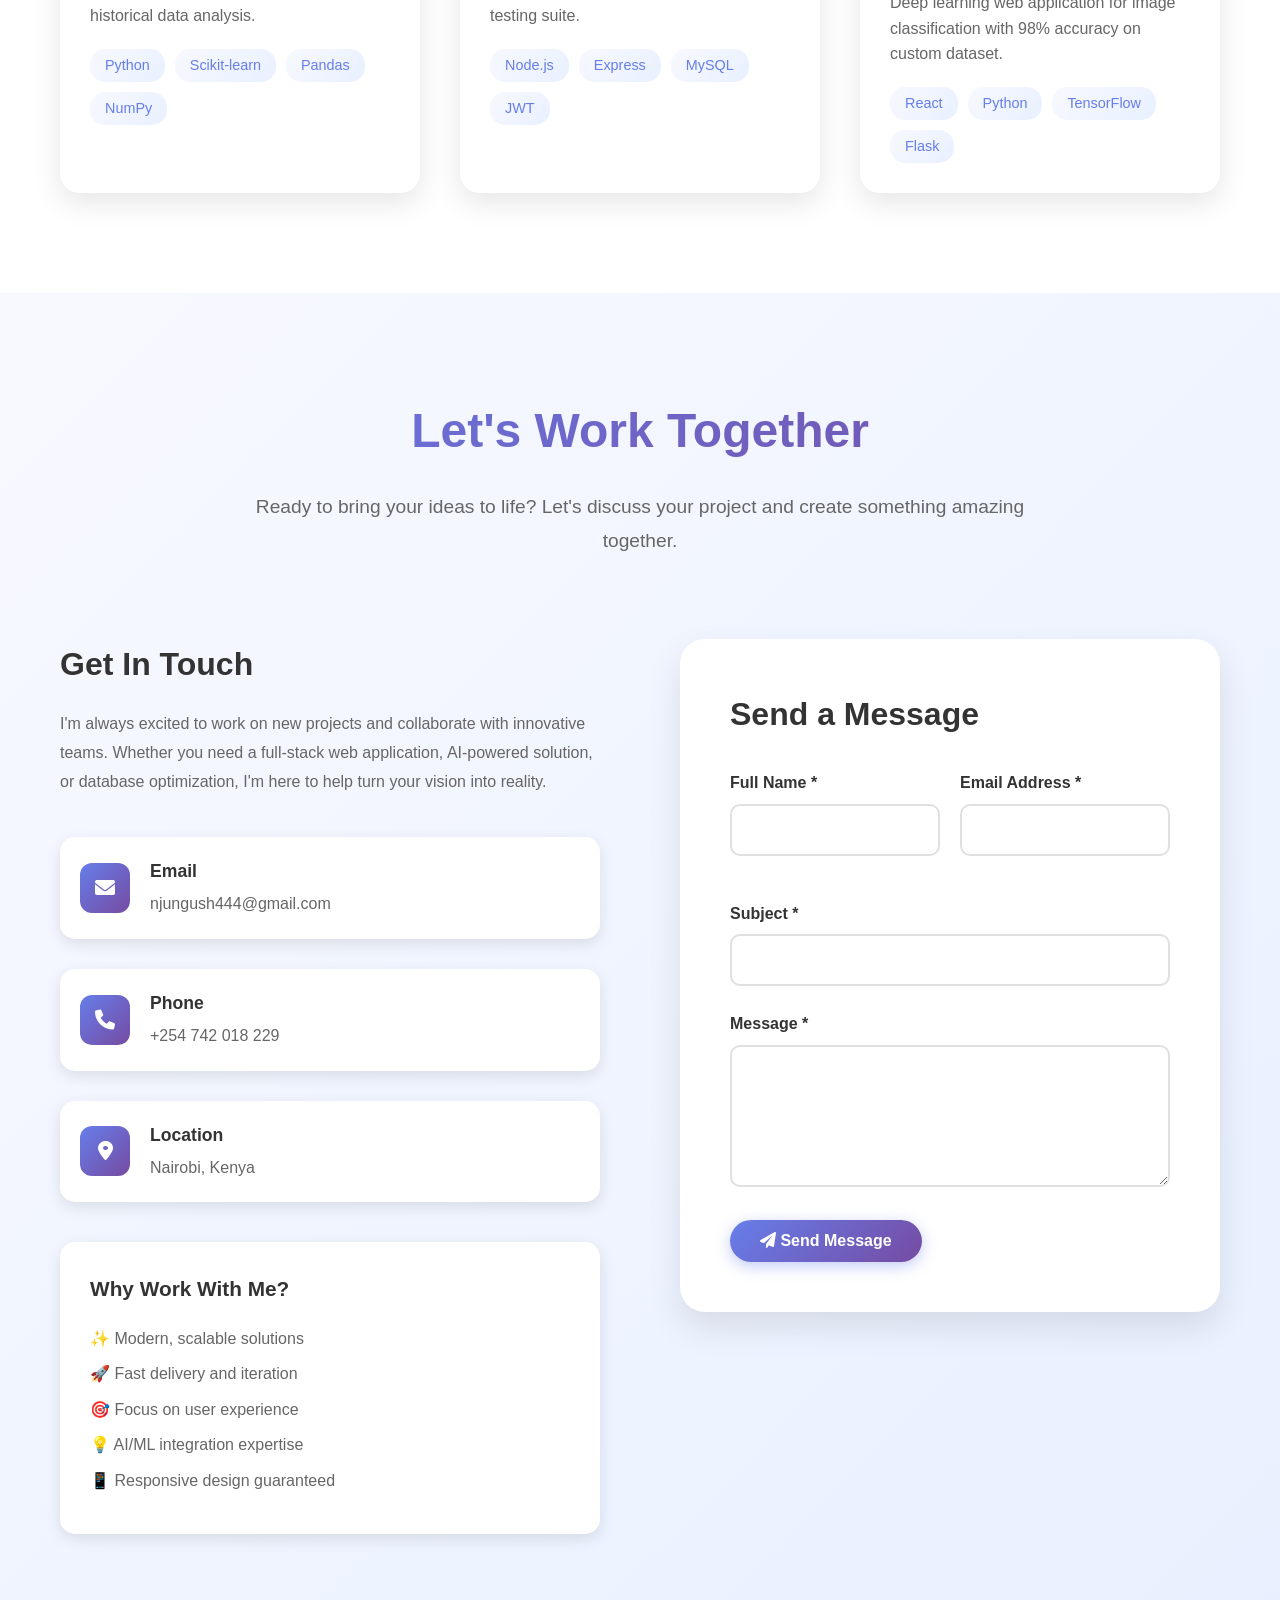
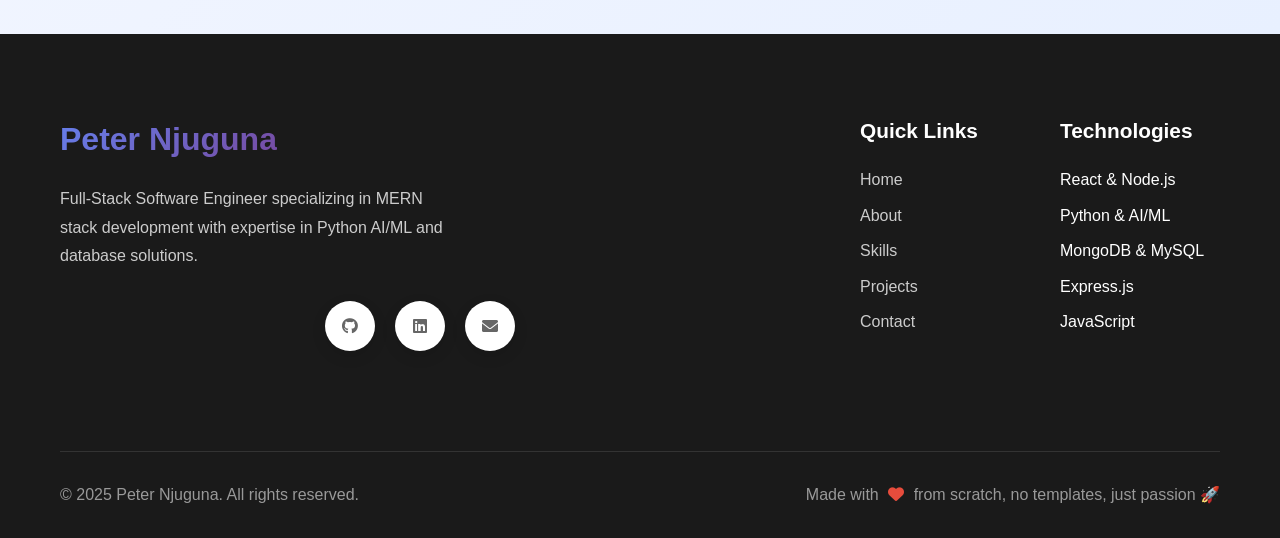
==== commit 9be6905f: "update 1" ====
--- a/index.html
+++ b/index.html
@@ -72,9 +72,7 @@
                 </div>
                 
                 <p class="hero-description">
-                    Passionate software engineer specializing in <strong>MERN stack</strong> development 
-                    with expertise in <strong>Python AI/ML</strong> and <strong>MySQL databases</strong>. 
-                    Ready to build innovative, scalable applications that make a difference.
+                    Crafting applications that are modern, scalable, and data-driven.
                 </p>
                 
                 <div class="hero-buttons">
@@ -118,21 +116,21 @@
                 <div class="about-text">
                     <h3>My Journey</h3>
                     <div class="about-story">
-                        <p>
-                            Started my coding journey with <strong>Python</strong> and quickly fell in love with 
-                            its power in AI and machine learning. This foundation led me to explore web development, 
-                            where I discovered the <strong>MERN stack</strong>.
-                        </p>
-                        <p>
-                            Today, I specialize in building full-stack applications using <strong>MongoDB</strong>, 
-                            <strong>Express.js</strong>, <strong>React</strong>, and <strong>Node.js</strong>, 
-                            while leveraging my AI/ML background to create intelligent features.
-                        </p>
-                        <p>
-                            My experience with <strong>MySQL</strong> and database optimization allows me to build 
-                            robust, scalable backend systems that can handle complex data requirements.
-                        </p>
-                    </div>
+                <p>
+                    I began my coding journey with <strong>Python</strong>, exploring its applications in AI and machine learning. 
+                    This interest naturally expanded into web development, where I focused on the <strong>MERN stack</strong>.
+                </p>
+                <p>
+                    I now work on building full-stack applications with <strong>MongoDB</strong>, 
+                    <strong>Express.js</strong>, <strong>React</strong>, and <strong>Node.js</strong>, 
+                    while applying my AI/ML background to add intelligent functionality.
+                </p>
+                <p>
+                    Alongside this, I have hands-on experience with <strong>MySQL</strong> and database optimization, 
+                    enabling me to design reliable and scalable backend systems.
+                </p>
+            </div>
+
                     
                     <div class="stats">
                         <div class="stat">
@@ -609,7 +607,7 @@
             </div>
             
             <div class="footer-bottom">
-                <p>&copy; 2024 Peter Njuguna. All rights reserved.</p>
+                <p>&copy; 2025 Peter Njuguna. All rights reserved.</p>
                 <p>Made with <i class="fas fa-heart"></i> from scratch, no templates, just passion 🚀</p>
             </div>
         </div>
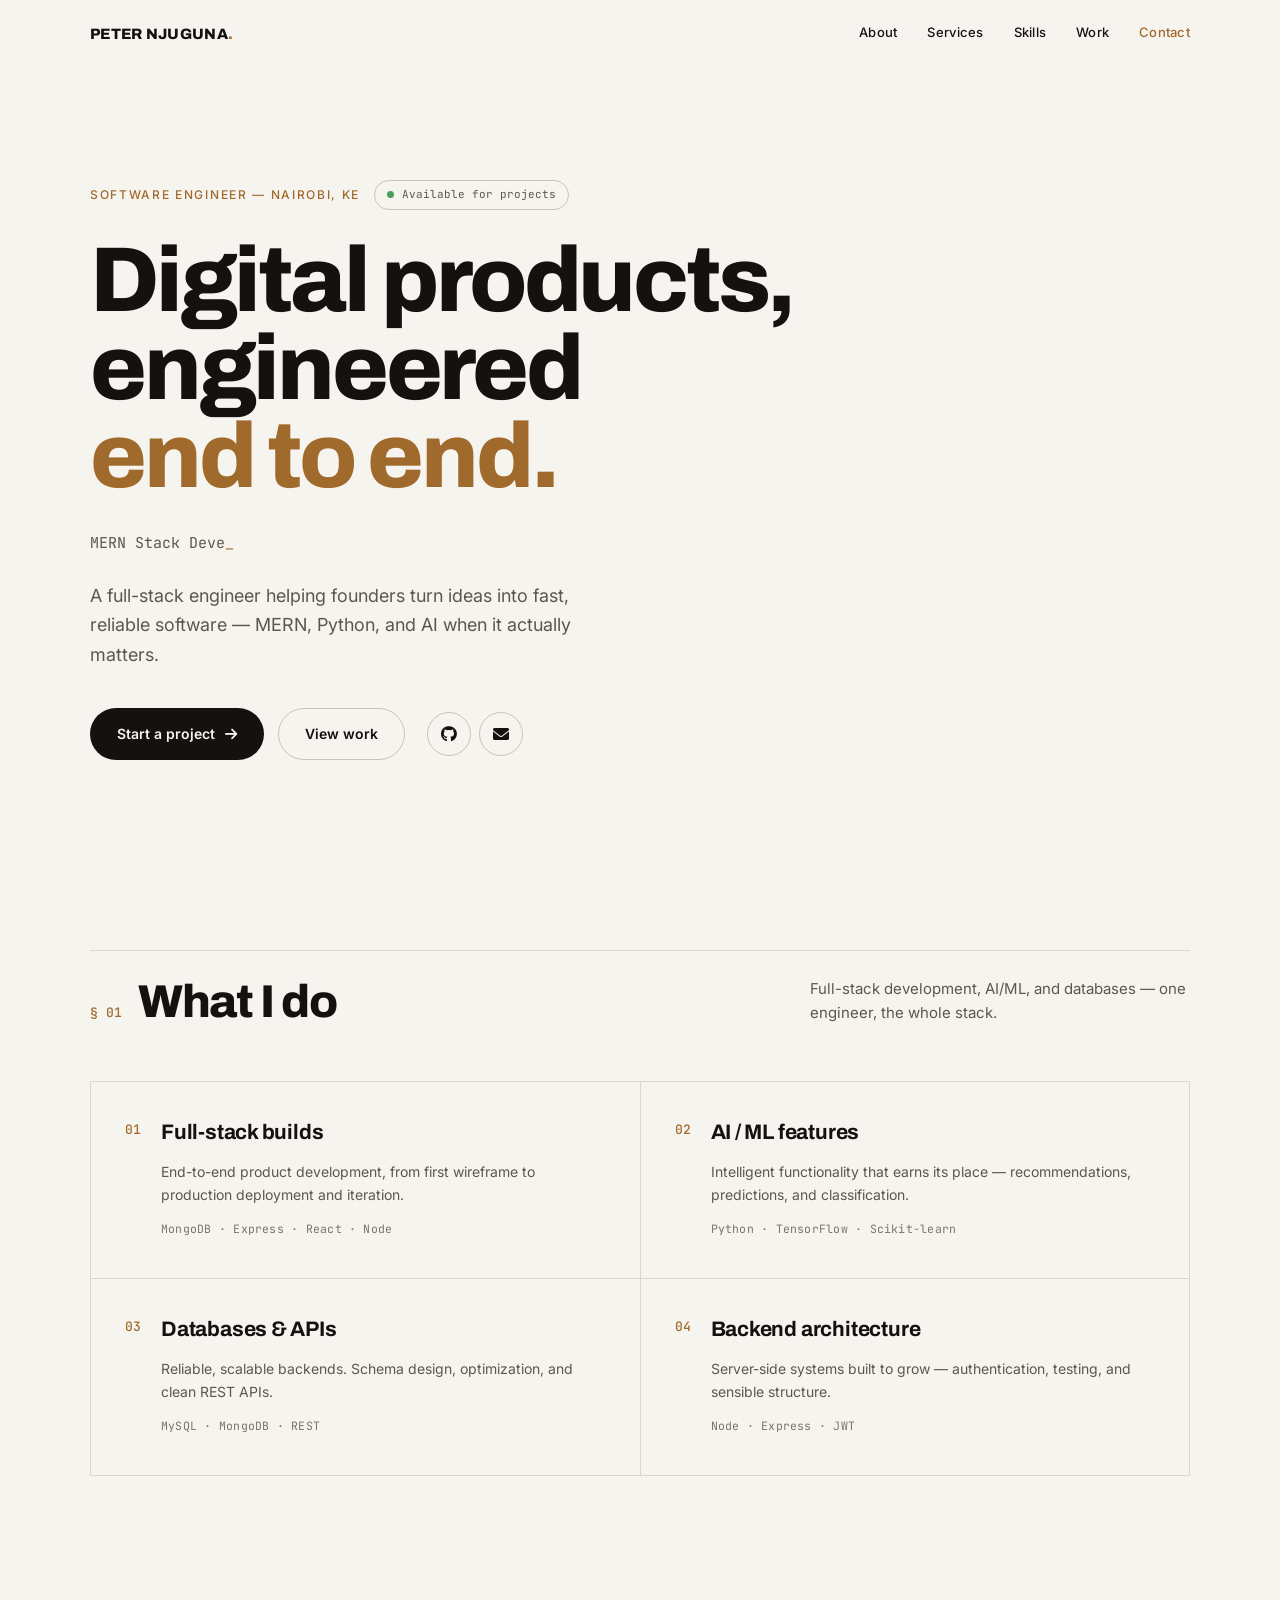
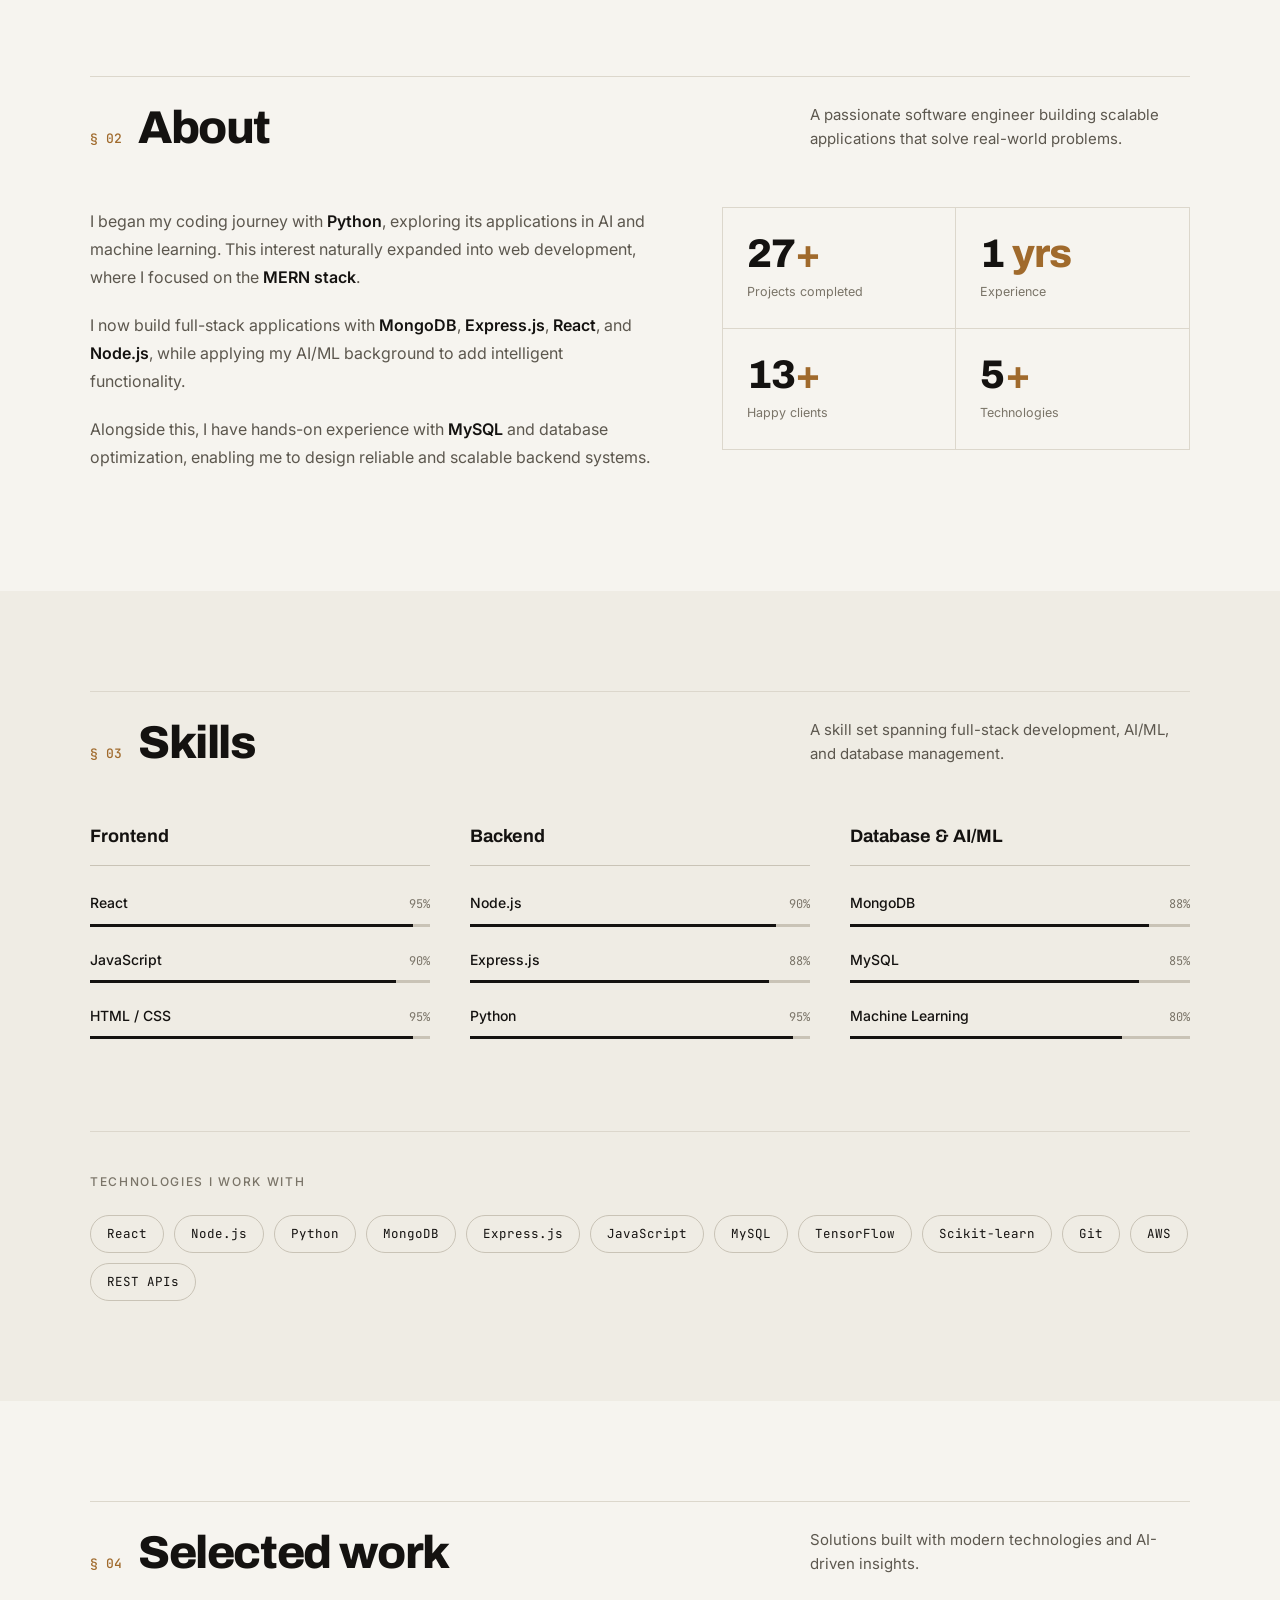
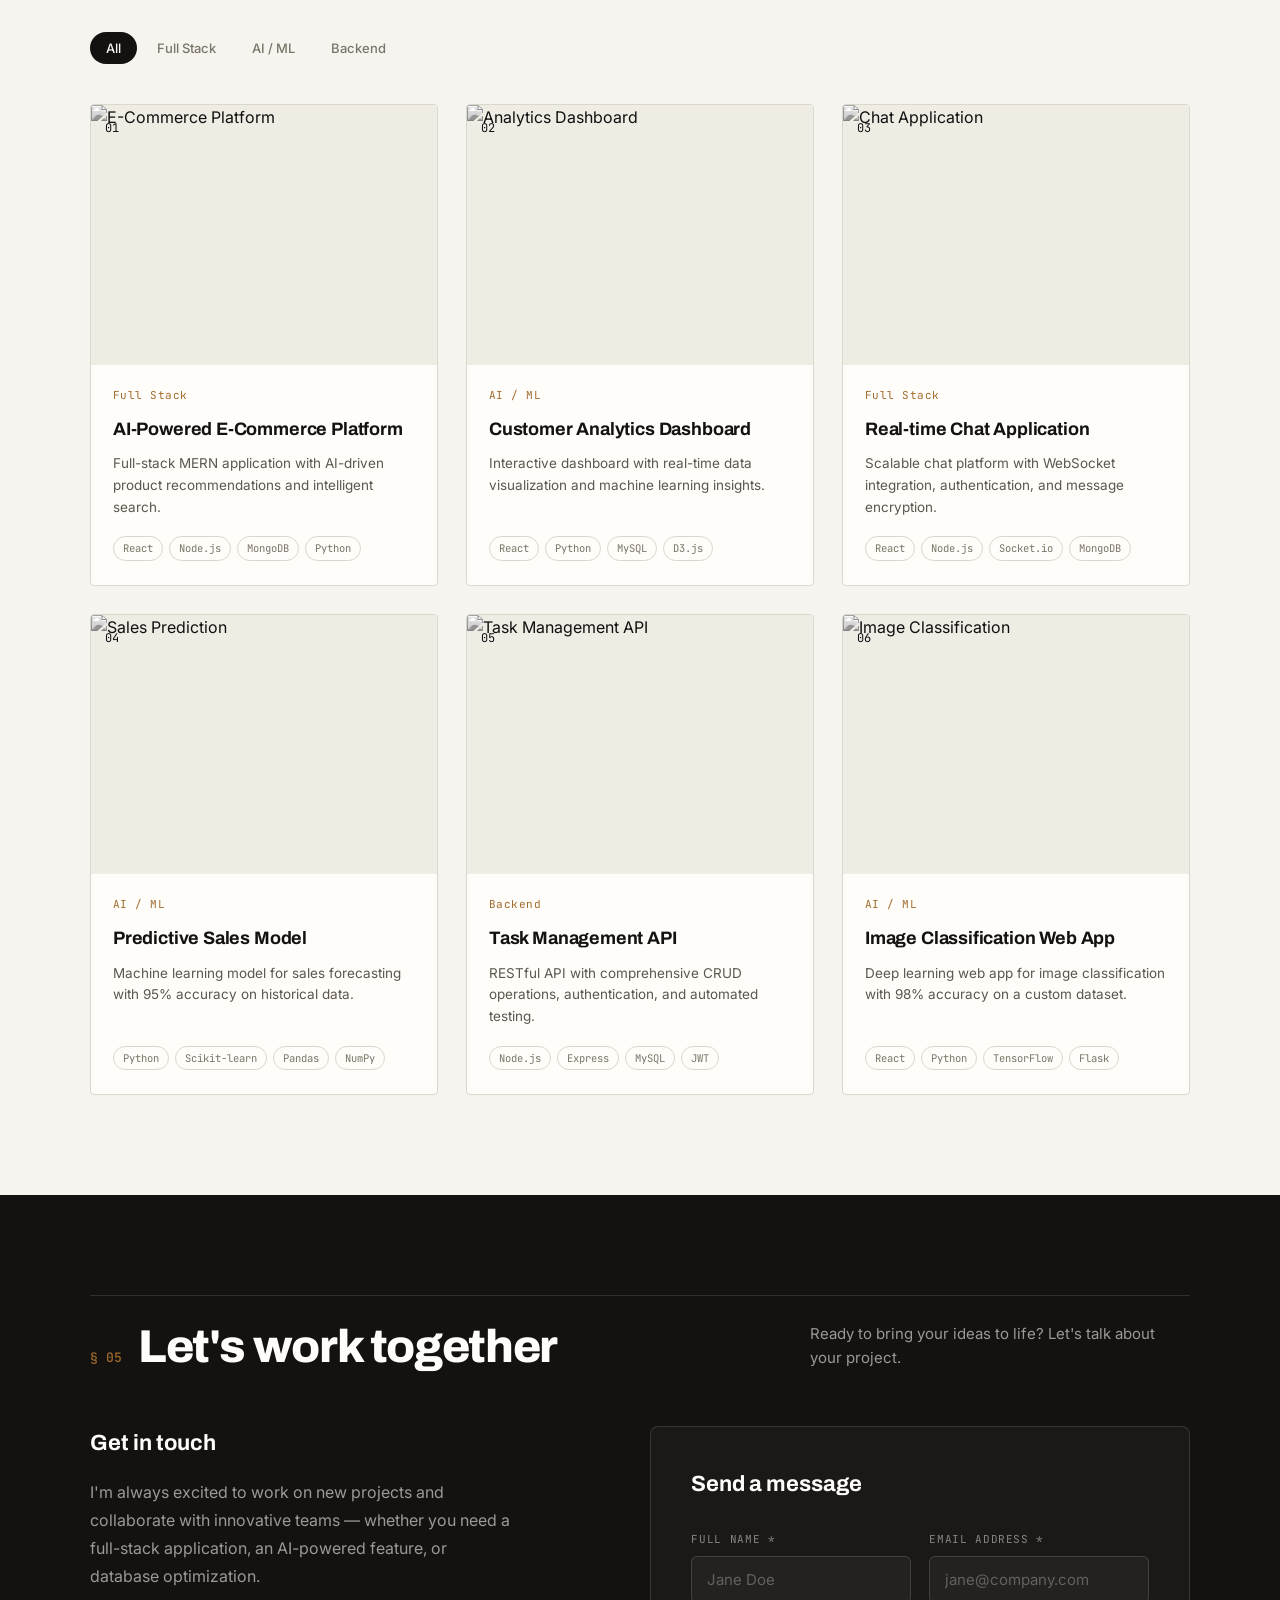
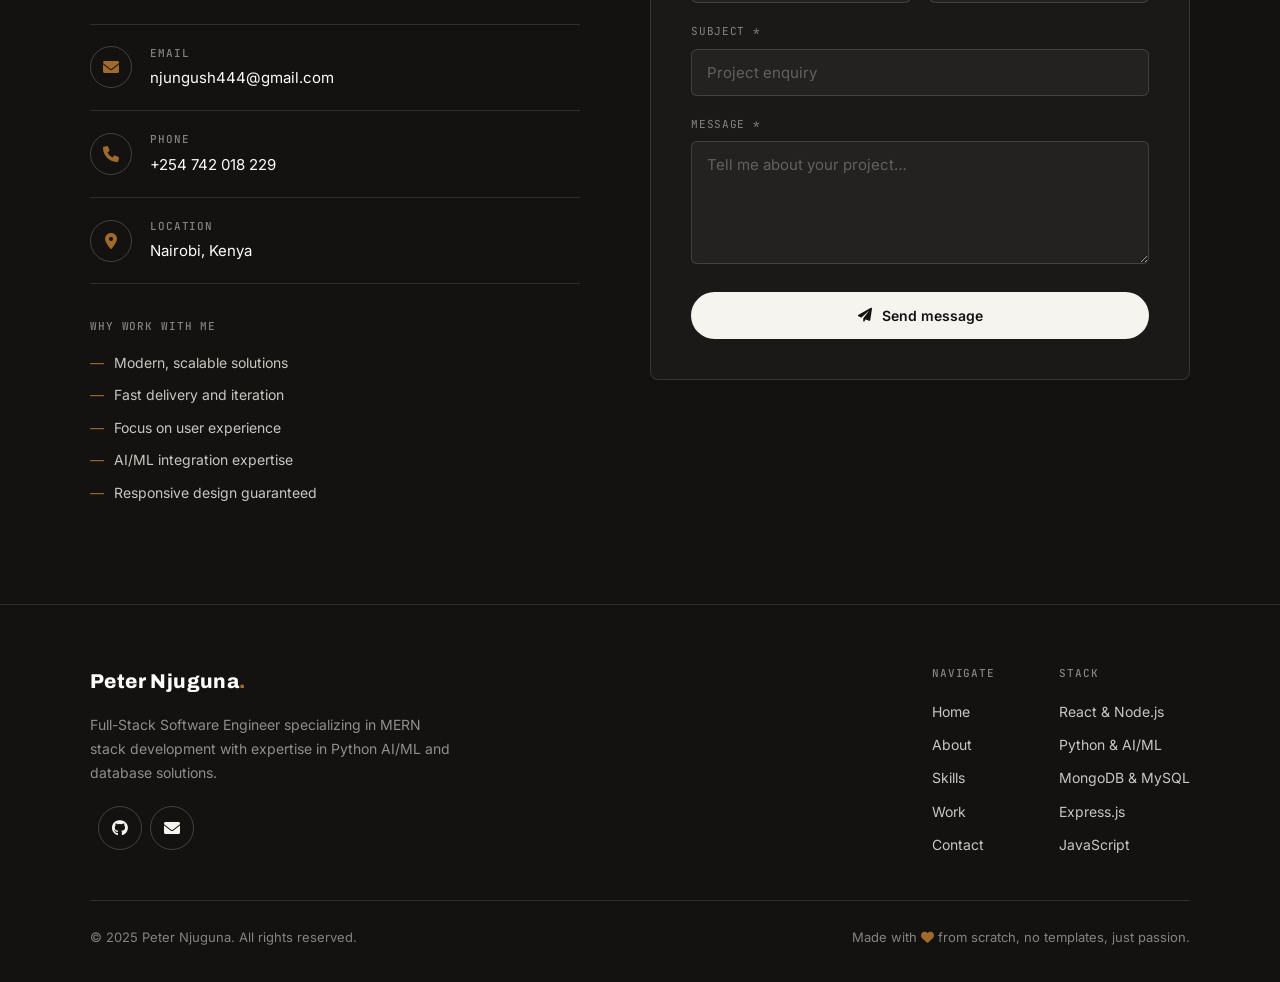
==== commit 54777cd3: "Redesign the portfolio: editorial minimal Replaces the gradient/animated-shapes look with an editori" ====
--- a/index.html
+++ b/index.html
@@ -3,11 +3,14 @@
 <head>
     <meta charset="UTF-8">
     <meta name="viewport" content="width=device-width, initial-scale=1.0">
-    <title>Peter Njuguna - Software Engineer | MERN Stack & AI/ML Expert</title>
-    <meta name="description" content="Peter Njuguna - Full-Stack Software Engineer specializing in MERN stack development with expertise in Python AI/ML and database solutions. Ready to build innovative, scalable applications.">
+    <title>Peter Njuguna — Software Engineer | MERN Stack & AI/ML</title>
+    <meta name="description" content="Peter Njuguna — Full-Stack Software Engineer specializing in MERN stack development with expertise in Python AI/ML and database solutions. Available for freelance projects.">
     <link rel="stylesheet" href="styles.css">
+    <link rel="preconnect" href="https://fonts.googleapis.com">
+    <link rel="preconnect" href="https://fonts.gstatic.com" crossorigin>
+    <link href="https://fonts.googleapis.com/css2?family=Archivo:wght@400;500;600;700;800;900&family=Inter:wght@400;500;600&family=JetBrains+Mono:wght@400;500;600&display=swap" rel="stylesheet">
     <link href="https://cdnjs.cloudflare.com/ajax/libs/font-awesome/6.0.0/css/all.min.css" rel="stylesheet">
-    
+
     <!-- Netlify Form Detection -->
     <form name="contact" netlify netlify-honeypot="bot-field" hidden>
         <input type="text" name="name" />
@@ -21,281 +24,226 @@
     <header id="header" class="header">
         <div class="container">
             <nav class="nav">
-                <div class="logo">
-                    <span class="gradient-text">PN</span>
-                </div>
-                
-                <!-- Desktop Navigation -->
+                <a href="#home" class="logo">PETER NJUGUNA<span class="dot">.</span></a>
+
                 <div class="nav-links">
-                    <a href="#home" class="nav-link">Home</a>
                     <a href="#about" class="nav-link">About</a>
+                    <a href="#services" class="nav-link">Services</a>
                     <a href="#skills" class="nav-link">Skills</a>
-                    <a href="#projects" class="nav-link">Projects</a>
-                    <a href="#contact" class="nav-link">Contact</a>
-                </div>
-                
-                <!-- Mobile Menu Button -->
-                <button class="mobile-menu-btn" id="mobileMenuBtn">
+                    <a href="#projects" class="nav-link">Work</a>
+                    <a href="#contact" class="nav-link nav-cta">Contact</a>
+                </div>
+
+                <button class="mobile-menu-btn" id="mobileMenuBtn" aria-label="Menu">
                     <i class="fas fa-bars"></i>
                 </button>
             </nav>
-            
-            <!-- Mobile Navigation -->
+
             <div class="mobile-nav" id="mobileNav">
-                <a href="#home" class="mobile-nav-link">Home</a>
                 <a href="#about" class="mobile-nav-link">About</a>
+                <a href="#services" class="mobile-nav-link">Services</a>
                 <a href="#skills" class="mobile-nav-link">Skills</a>
-                <a href="#projects" class="mobile-nav-link">Projects</a>
+                <a href="#projects" class="mobile-nav-link">Work</a>
                 <a href="#contact" class="mobile-nav-link">Contact</a>
             </div>
         </div>
     </header>
 
-    <!-- Hero Section -->
+    <!-- Hero -->
     <section id="home" class="hero">
-        <div class="hero-bg">
-            <div class="floating-shape shape-1"></div>
-            <div class="floating-shape shape-2"></div>
-            <div class="floating-shape shape-3"></div>
-        </div>
-        
-        <div class="container">
-            <div class="hero-content">
-                <h1 class="hero-title">
-                    <span class="hero-greeting">Hi, I'm</span>
-                    <span class="hero-name gradient-text">Peter Njuguna</span>
-                </h1>
-                
-                <div class="hero-subtitle">
-                    <span id="typingText" class="typing-text"></span>
-                    <span class="cursor">|</span>
-                </div>
-                
-                <p class="hero-description">
-                    Crafting applications that are modern, scalable, and data-driven.
-                </p>
-                
-                <div class="hero-buttons">
-                    <a href="#projects" class="btn btn-primary">View My Work</a>
-                    <a href="#contact" class="btn btn-secondary">Get In Touch</a>
-                </div>
-                
-                <div class="social-links">
-                    <a href="https://github.com" class="social-link" target="_blank">
-                        <i class="fab fa-github"></i>
-                    </a>
-                    <a href="https://linkedin.com" class="social-link" target="_blank">
-                        <i class="fab fa-linkedin"></i>
-                    </a>
-                    <a href="mailto:peter.njuguna@email.com" class="social-link">
-                        <i class="fas fa-envelope"></i>
-                    </a>
-                </div>
-                
-                <div class="scroll-indicator">
-                    <a href="#about" class="scroll-btn">
-                        <i class="fas fa-chevron-down"></i>
-                    </a>
+        <div class="container">
+            <div class="hero-eyebrow-row">
+                <span class="eyebrow">Software Engineer — Nairobi, KE</span>
+                <span class="avail"><span class="pulse"></span> Available for projects</span>
+            </div>
+
+            <h1 class="hero-title">
+                Digital products,<br>
+                engineered<br>
+                <span class="line-accent">end&nbsp;to&nbsp;end.</span>
+            </h1>
+
+            <div class="hero-role">
+                <span id="typingText" class="typing-text"></span><span class="cursor">_</span>
+            </div>
+
+            <p class="hero-desc">
+                A full-stack engineer helping founders turn ideas into fast, reliable software —
+                MERN, Python, and AI when it actually matters.
+            </p>
+
+            <div class="hero-actions">
+                <a href="#contact" class="btn btn-primary">Start a project <i class="fas fa-arrow-right"></i></a>
+                <a href="#projects" class="btn btn-ghost">View work</a>
+                <div class="hero-socials">
+                    <a href="https://github.com/ByteCortex00" class="social-link" target="_blank" rel="noopener noreferrer" aria-label="GitHub"><i class="fab fa-github"></i></a>
+                    <a href="mailto:njungush444@gmail.com" class="social-link" aria-label="Email"><i class="fas fa-envelope"></i></a>
                 </div>
             </div>
         </div>
     </section>
 
-    <!-- About Section -->
-    <section id="about" class="about">
-        <div class="container">
-            <div class="section-header">
-                <h2 class="section-title gradient-text">About Me</h2>
-                <p class="section-subtitle">
-                    I'm a passionate software engineer with a strong foundation in modern web technologies 
-                    and artificial intelligence. I love building scalable applications that solve real-world problems.
-                </p>
-            </div>
-            
-            <div class="about-content">
-                <div class="about-text">
-                    <h3>My Journey</h3>
-                    <div class="about-story">
-                <p>
-                    I began my coding journey with <strong>Python</strong>, exploring its applications in AI and machine learning. 
-                    This interest naturally expanded into web development, where I focused on the <strong>MERN stack</strong>.
-                </p>
-                <p>
-                    I now work on building full-stack applications with <strong>MongoDB</strong>, 
-                    <strong>Express.js</strong>, <strong>React</strong>, and <strong>Node.js</strong>, 
-                    while applying my AI/ML background to add intelligent functionality.
-                </p>
-                <p>
-                    Alongside this, I have hands-on experience with <strong>MySQL</strong> and database optimization, 
-                    enabling me to design reliable and scalable backend systems.
-                </p>
-            </div>
-
-                    
-                    <div class="stats">
-                        <div class="stat">
-                            <div class="stat-number" data-target="50">0</div>
-                            <div class="stat-label">Projects Completed</div>
-                        </div>
-                        <div class="stat">
-                            <div class="stat-number" data-target="3">0</div>
-                            <div class="stat-label">Years Experience</div>
-                        </div>
-                        <div class="stat">
-                            <div class="stat-number" data-target="25">0</div>
-                            <div class="stat-label">Happy Clients</div>
-                        </div>
-                        <div class="stat">
-                            <div class="stat-number" data-target="10">0</div>
-                            <div class="stat-label">Technologies</div>
-                        </div>
-                    </div>
-                </div>
-                
-                <div class="about-highlights">
-                    <div class="highlight-card">
-                        <div class="highlight-icon">
-                            <i class="fas fa-code"></i>
-                        </div>
-                        <h4>MERN Stack Expert</h4>
-                        <p>Full-stack development with MongoDB, Express.js, React, and Node.js</p>
-                    </div>
-                    
-                    <div class="highlight-card">
-                        <div class="highlight-icon">
-                            <i class="fas fa-brain"></i>
-                        </div>
-                        <h4>AI/ML Enthusiast</h4>
-                        <p>Python-based machine learning and artificial intelligence solutions</p>
-                    </div>
-                    
-                    <div class="highlight-card">
-                        <div class="highlight-icon">
-                            <i class="fas fa-database"></i>
-                        </div>
-                        <h4>Database Specialist</h4>
-                        <p>MySQL and NoSQL database design, optimization, and management</p>
-                    </div>
-                    
-                    <div class="highlight-card">
-                        <div class="highlight-icon">
-                            <i class="fas fa-server"></i>
-                        </div>
-                        <h4>Backend Architecture</h4>
-                        <p>Scalable server-side applications and API development</p>
+    <!-- Services -->
+    <section id="services" class="section services">
+        <div class="container">
+            <div class="section-head">
+                <div class="head-left">
+                    <span class="num">§ 01</span>
+                    <h2 class="section-title">What I do</h2>
+                </div>
+                <p class="section-subtitle">Full-stack development, AI/ML, and databases — one engineer, the whole stack.</p>
+            </div>
+
+            <div class="services-grid">
+                <div class="service">
+                    <span class="num">01</span>
+                    <div>
+                        <h3>Full-stack builds</h3>
+                        <p>End-to-end product development, from first wireframe to production deployment and iteration.</p>
+                        <div class="service-tech">MongoDB · Express · React · Node</div>
+                    </div>
+                </div>
+                <div class="service">
+                    <span class="num">02</span>
+                    <div>
+                        <h3>AI / ML features</h3>
+                        <p>Intelligent functionality that earns its place — recommendations, predictions, and classification.</p>
+                        <div class="service-tech">Python · TensorFlow · Scikit-learn</div>
+                    </div>
+                </div>
+                <div class="service">
+                    <span class="num">03</span>
+                    <div>
+                        <h3>Databases &amp; APIs</h3>
+                        <p>Reliable, scalable backends. Schema design, optimization, and clean REST APIs.</p>
+                        <div class="service-tech">MySQL · MongoDB · REST</div>
+                    </div>
+                </div>
+                <div class="service">
+                    <span class="num">04</span>
+                    <div>
+                        <h3>Backend architecture</h3>
+                        <p>Server-side systems built to grow — authentication, testing, and sensible structure.</p>
+                        <div class="service-tech">Node · Express · JWT</div>
                     </div>
                 </div>
             </div>
         </div>
     </section>
 
-    <!-- Skills Section -->
-    <section id="skills" class="skills">
-        <div class="container">
-            <div class="section-header">
-                <h2 class="section-title gradient-text">Skills & Expertise</h2>
-                <p class="section-subtitle">
-                    Comprehensive skill set spanning full-stack development, AI/ML, and database management
-                </p>
-            </div>
-            
+    <!-- About -->
+    <section id="about" class="section about">
+        <div class="container">
+            <div class="section-head">
+                <div class="head-left">
+                    <span class="num">§ 02</span>
+                    <h2 class="section-title">About</h2>
+                </div>
+                <p class="section-subtitle">A passionate software engineer building scalable applications that solve real-world problems.</p>
+            </div>
+
+            <div class="about-grid">
+                <div class="about-story">
+                    <p>
+                        I began my coding journey with <strong>Python</strong>, exploring its applications in AI and machine learning.
+                        This interest naturally expanded into web development, where I focused on the <strong>MERN stack</strong>.
+                    </p>
+                    <p>
+                        I now build full-stack applications with <strong>MongoDB</strong>, <strong>Express.js</strong>,
+                        <strong>React</strong>, and <strong>Node.js</strong>, while applying my AI/ML background to add
+                        intelligent functionality.
+                    </p>
+                    <p>
+                        Alongside this, I have hands-on experience with <strong>MySQL</strong> and database optimization,
+                        enabling me to design reliable and scalable backend systems.
+                    </p>
+                </div>
+
+                <div class="stats">
+                    <div class="stat">
+                        <div class="stat-number"><span data-target="50">0</span><span class="suffix">+</span></div>
+                        <div class="stat-label">Projects completed</div>
+                    </div>
+                    <div class="stat">
+                        <div class="stat-number"><span data-target="3">0</span><span class="suffix"> yrs</span></div>
+                        <div class="stat-label">Experience</div>
+                    </div>
+                    <div class="stat">
+                        <div class="stat-number"><span data-target="25">0</span><span class="suffix">+</span></div>
+                        <div class="stat-label">Happy clients</div>
+                    </div>
+                    <div class="stat">
+                        <div class="stat-number"><span data-target="10">0</span><span class="suffix">+</span></div>
+                        <div class="stat-label">Technologies</div>
+                    </div>
+                </div>
+            </div>
+        </div>
+    </section>
+
+    <!-- Skills -->
+    <section id="skills" class="section skills">
+        <div class="container">
+            <div class="section-head">
+                <div class="head-left">
+                    <span class="num">§ 03</span>
+                    <h2 class="section-title">Skills</h2>
+                </div>
+                <p class="section-subtitle">A skill set spanning full-stack development, AI/ML, and database management.</p>
+            </div>
+
             <div class="skills-grid">
                 <div class="skill-category">
-                    <h3>Frontend Development</h3>
-                    <div class="skill-item">
-                        <div class="skill-info">
-                            <span>React</span>
-                            <span>95%</span>
-                        </div>
-                        <div class="skill-bar">
-                            <div class="skill-progress" data-width="95"></div>
-                        </div>
-                    </div>
-                    <div class="skill-item">
-                        <div class="skill-info">
-                            <span>JavaScript</span>
-                            <span>90%</span>
-                        </div>
-                        <div class="skill-bar">
-                            <div class="skill-progress" data-width="90"></div>
-                        </div>
-                    </div>
-                    <div class="skill-item">
-                        <div class="skill-info">
-                            <span>HTML/CSS</span>
-                            <span>95%</span>
-                        </div>
-                        <div class="skill-bar">
-                            <div class="skill-progress" data-width="95"></div>
-                        </div>
-                    </div>
-                </div>
-                
+                    <h3>Frontend</h3>
+                    <div class="skill-item">
+                        <div class="skill-info"><span class="skill-name">React</span><span class="skill-pct">95%</span></div>
+                        <div class="skill-bar"><div class="skill-progress" data-width="95"></div></div>
+                    </div>
+                    <div class="skill-item">
+                        <div class="skill-info"><span class="skill-name">JavaScript</span><span class="skill-pct">90%</span></div>
+                        <div class="skill-bar"><div class="skill-progress" data-width="90"></div></div>
+                    </div>
+                    <div class="skill-item">
+                        <div class="skill-info"><span class="skill-name">HTML / CSS</span><span class="skill-pct">95%</span></div>
+                        <div class="skill-bar"><div class="skill-progress" data-width="95"></div></div>
+                    </div>
+                </div>
+
                 <div class="skill-category">
-                    <h3>Backend Development</h3>
-                    <div class="skill-item">
-                        <div class="skill-info">
-                            <span>Node.js</span>
-                            <span>90%</span>
-                        </div>
-                        <div class="skill-bar">
-                            <div class="skill-progress" data-width="90"></div>
-                        </div>
-                    </div>
-                    <div class="skill-item">
-                        <div class="skill-info">
-                            <span>Express.js</span>
-                            <span>88%</span>
-                        </div>
-                        <div class="skill-bar">
-                            <div class="skill-progress" data-width="88"></div>
-                        </div>
-                    </div>
-                    <div class="skill-item">
-                        <div class="skill-info">
-                            <span>Python</span>
-                            <span>95%</span>
-                        </div>
-                        <div class="skill-bar">
-                            <div class="skill-progress" data-width="95"></div>
-                        </div>
-                    </div>
-                </div>
-                
+                    <h3>Backend</h3>
+                    <div class="skill-item">
+                        <div class="skill-info"><span class="skill-name">Node.js</span><span class="skill-pct">90%</span></div>
+                        <div class="skill-bar"><div class="skill-progress" data-width="90"></div></div>
+                    </div>
+                    <div class="skill-item">
+                        <div class="skill-info"><span class="skill-name">Express.js</span><span class="skill-pct">88%</span></div>
+                        <div class="skill-bar"><div class="skill-progress" data-width="88"></div></div>
+                    </div>
+                    <div class="skill-item">
+                        <div class="skill-info"><span class="skill-name">Python</span><span class="skill-pct">95%</span></div>
+                        <div class="skill-bar"><div class="skill-progress" data-width="95"></div></div>
+                    </div>
+                </div>
+
                 <div class="skill-category">
-                    <h3>Database & AI/ML</h3>
-                    <div class="skill-item">
-                        <div class="skill-info">
-                            <span>MongoDB</span>
-                            <span>88%</span>
-                        </div>
-                        <div class="skill-bar">
-                            <div class="skill-progress" data-width="88"></div>
-                        </div>
-                    </div>
-                    <div class="skill-item">
-                        <div class="skill-info">
-                            <span>MySQL</span>
-                            <span>85%</span>
-                        </div>
-                        <div class="skill-bar">
-                            <div class="skill-progress" data-width="85"></div>
-                        </div>
-                    </div>
-                    <div class="skill-item">
-                        <div class="skill-info">
-                            <span>Machine Learning</span>
-                            <span>80%</span>
-                        </div>
-                        <div class="skill-bar">
-                            <div class="skill-progress" data-width="80"></div>
-                        </div>
-                    </div>
-                </div>
-            </div>
-            
+                    <h3>Database &amp; AI/ML</h3>
+                    <div class="skill-item">
+                        <div class="skill-info"><span class="skill-name">MongoDB</span><span class="skill-pct">88%</span></div>
+                        <div class="skill-bar"><div class="skill-progress" data-width="88"></div></div>
+                    </div>
+                    <div class="skill-item">
+                        <div class="skill-info"><span class="skill-name">MySQL</span><span class="skill-pct">85%</span></div>
+                        <div class="skill-bar"><div class="skill-progress" data-width="85"></div></div>
+                    </div>
+                    <div class="skill-item">
+                        <div class="skill-info"><span class="skill-name">Machine Learning</span><span class="skill-pct">80%</span></div>
+                        <div class="skill-bar"><div class="skill-progress" data-width="80"></div></div>
+                    </div>
+                </div>
+            </div>
+
             <div class="tech-stack">
-                <h3>Technologies I Work With</h3>
+                <h3>Technologies I work with</h3>
                 <div class="tech-tags">
                     <span class="tech-tag">React</span>
                     <span class="tech-tag">Node.js</span>
@@ -314,241 +262,215 @@
         </div>
     </section>
 
-    <!-- Projects Section -->
-    <section id="projects" class="projects">
-        <div class="container">
-            <div class="section-header">
-                <h2 class="section-title gradient-text">Featured Projects</h2>
-                <p class="section-subtitle">
-                    Showcasing innovative solutions built with modern technologies and AI-driven insights
-                </p>
-            </div>
-            
+    <!-- Projects -->
+    <section id="projects" class="section projects">
+        <div class="container">
+            <div class="section-head">
+                <div class="head-left">
+                    <span class="num">§ 04</span>
+                    <h2 class="section-title">Selected work</h2>
+                </div>
+                <p class="section-subtitle">Solutions built with modern technologies and AI-driven insights.</p>
+            </div>
+
             <div class="project-filters">
-                <button class="filter-btn active" data-filter="all">All Projects</button>
+                <button class="filter-btn active" data-filter="all">All</button>
                 <button class="filter-btn" data-filter="fullstack">Full Stack</button>
-                <button class="filter-btn" data-filter="ai">AI/ML</button>
+                <button class="filter-btn" data-filter="ai">AI / ML</button>
                 <button class="filter-btn" data-filter="backend">Backend</button>
             </div>
-            
+
             <div class="projects-grid" id="projectsGrid">
                 <div class="project-card" data-category="fullstack">
                     <div class="project-image">
-                        <img src="https://images.pexels.com/photos/230544/pexels-photo-230544.jpeg?auto=compress&cs=tinysrgb&w=800" alt="E-Commerce Platform">
+                        <span class="project-index">01</span>
+                        <img src="https://images.pexels.com/photos/230544/pexels-photo-230544.jpeg?auto=compress&cs=tinysrgb&w=800" alt="E-Commerce Platform" loading="lazy">
                         <div class="project-overlay">
-                            <a href="#" class="project-link"><i class="fab fa-github"></i></a>
-                            <a href="#" class="project-link"><i class="fas fa-external-link-alt"></i></a>
+                            <a href="#" class="project-link" aria-label="Source"><i class="fab fa-github"></i></a>
+                            <a href="#" class="project-link" aria-label="Live"><i class="fas fa-arrow-up-right-from-square"></i></a>
                         </div>
                     </div>
                     <div class="project-content">
+                        <div class="project-cat">Full Stack</div>
                         <h3>AI-Powered E-Commerce Platform</h3>
-                        <p>Full-stack MERN application with AI-driven product recommendations and intelligent search functionality.</p>
-                        <div class="project-tech">
-                            <span>React</span>
-                            <span>Node.js</span>
-                            <span>MongoDB</span>
-                            <span>Python</span>
-                        </div>
-                    </div>
-                </div>
-                
+                        <p>Full-stack MERN application with AI-driven product recommendations and intelligent search.</p>
+                        <div class="project-tech"><span>React</span><span>Node.js</span><span>MongoDB</span><span>Python</span></div>
+                    </div>
+                </div>
+
                 <div class="project-card" data-category="ai">
                     <div class="project-image">
-                        <img src="https://images.pexels.com/photos/590022/pexels-photo-590022.jpeg?auto=compress&cs=tinysrgb&w=800" alt="Analytics Dashboard">
+                        <span class="project-index">02</span>
+                        <img src="https://images.pexels.com/photos/590022/pexels-photo-590022.jpeg?auto=compress&cs=tinysrgb&w=800" alt="Analytics Dashboard" loading="lazy">
                         <div class="project-overlay">
-                            <a href="#" class="project-link"><i class="fab fa-github"></i></a>
-                            <a href="#" class="project-link"><i class="fas fa-external-link-alt"></i></a>
+                            <a href="#" class="project-link" aria-label="Source"><i class="fab fa-github"></i></a>
+                            <a href="#" class="project-link" aria-label="Live"><i class="fas fa-arrow-up-right-from-square"></i></a>
                         </div>
                     </div>
                     <div class="project-content">
+                        <div class="project-cat">AI / ML</div>
                         <h3>Customer Analytics Dashboard</h3>
-                        <p>Interactive analytics dashboard with real-time data visualization and machine learning insights.</p>
-                        <div class="project-tech">
-                            <span>React</span>
-                            <span>Python</span>
-                            <span>MySQL</span>
-                            <span>D3.js</span>
-                        </div>
-                    </div>
-                </div>
-                
+                        <p>Interactive dashboard with real-time data visualization and machine learning insights.</p>
+                        <div class="project-tech"><span>React</span><span>Python</span><span>MySQL</span><span>D3.js</span></div>
+                    </div>
+                </div>
+
                 <div class="project-card" data-category="fullstack">
                     <div class="project-image">
-                        <img src="https://images.pexels.com/photos/5926389/pexels-photo-5926389.jpeg?auto=compress&cs=tinysrgb&w=800" alt="Chat Application">
+                        <span class="project-index">03</span>
+                        <img src="https://images.pexels.com/photos/5926389/pexels-photo-5926389.jpeg?auto=compress&cs=tinysrgb&w=800" alt="Chat Application" loading="lazy">
                         <div class="project-overlay">
-                            <a href="#" class="project-link"><i class="fab fa-github"></i></a>
-                            <a href="#" class="project-link"><i class="fas fa-external-link-alt"></i></a>
+                            <a href="#" class="project-link" aria-label="Source"><i class="fab fa-github"></i></a>
+                            <a href="#" class="project-link" aria-label="Live"><i class="fas fa-arrow-up-right-from-square"></i></a>
                         </div>
                     </div>
                     <div class="project-content">
+                        <div class="project-cat">Full Stack</div>
                         <h3>Real-time Chat Application</h3>
-                        <p>Scalable chat platform with WebSocket integration, user authentication, and message encryption.</p>
-                        <div class="project-tech">
-                            <span>React</span>
-                            <span>Node.js</span>
-                            <span>Socket.io</span>
-                            <span>MongoDB</span>
-                        </div>
-                    </div>
-                </div>
-                
+                        <p>Scalable chat platform with WebSocket integration, authentication, and message encryption.</p>
+                        <div class="project-tech"><span>React</span><span>Node.js</span><span>Socket.io</span><span>MongoDB</span></div>
+                    </div>
+                </div>
+
                 <div class="project-card" data-category="ai">
                     <div class="project-image">
-                        <img src="https://images.pexels.com/photos/7947664/pexels-photo-7947664.jpeg?auto=compress&cs=tinysrgb&w=800" alt="Sales Prediction">
+                        <span class="project-index">04</span>
+                        <img src="https://images.pexels.com/photos/7947664/pexels-photo-7947664.jpeg?auto=compress&cs=tinysrgb&w=800" alt="Sales Prediction" loading="lazy">
                         <div class="project-overlay">
-                            <a href="#" class="project-link"><i class="fab fa-github"></i></a>
-                            <a href="#" class="project-link"><i class="fas fa-external-link-alt"></i></a>
+                            <a href="#" class="project-link" aria-label="Source"><i class="fab fa-github"></i></a>
+                            <a href="#" class="project-link" aria-label="Live"><i class="fas fa-arrow-up-right-from-square"></i></a>
                         </div>
                     </div>
                     <div class="project-content">
+                        <div class="project-cat">AI / ML</div>
                         <h3>Predictive Sales Model</h3>
-                        <p>Machine learning model for sales forecasting with 95% accuracy using historical data analysis.</p>
-                        <div class="project-tech">
-                            <span>Python</span>
-                            <span>Scikit-learn</span>
-                            <span>Pandas</span>
-                            <span>NumPy</span>
-                        </div>
-                    </div>
-                </div>
-                
+                        <p>Machine learning model for sales forecasting with 95% accuracy on historical data.</p>
+                        <div class="project-tech"><span>Python</span><span>Scikit-learn</span><span>Pandas</span><span>NumPy</span></div>
+                    </div>
+                </div>
+
                 <div class="project-card" data-category="backend">
                     <div class="project-image">
-                        <img src="https://images.pexels.com/photos/574071/pexels-photo-574071.jpeg?auto=compress&cs=tinysrgb&w=800" alt="Task Management API">
+                        <span class="project-index">05</span>
+                        <img src="https://images.pexels.com/photos/574071/pexels-photo-574071.jpeg?auto=compress&cs=tinysrgb&w=800" alt="Task Management API" loading="lazy">
                         <div class="project-overlay">
-                            <a href="#" class="project-link"><i class="fab fa-github"></i></a>
-                            <a href="#" class="project-link"><i class="fas fa-external-link-alt"></i></a>
+                            <a href="#" class="project-link" aria-label="Source"><i class="fab fa-github"></i></a>
+                            <a href="#" class="project-link" aria-label="Live"><i class="fas fa-arrow-up-right-from-square"></i></a>
                         </div>
                     </div>
                     <div class="project-content">
+                        <div class="project-cat">Backend</div>
                         <h3>Task Management API</h3>
-                        <p>RESTful API with comprehensive CRUD operations, authentication, and automated testing suite.</p>
-                        <div class="project-tech">
-                            <span>Node.js</span>
-                            <span>Express</span>
-                            <span>MySQL</span>
-                            <span>JWT</span>
-                        </div>
-                    </div>
-                </div>
-                
+                        <p>RESTful API with comprehensive CRUD operations, authentication, and automated testing.</p>
+                        <div class="project-tech"><span>Node.js</span><span>Express</span><span>MySQL</span><span>JWT</span></div>
+                    </div>
+                </div>
+
                 <div class="project-card" data-category="ai">
                     <div class="project-image">
-                        <img src="https://images.pexels.com/photos/8386440/pexels-photo-8386440.jpeg?auto=compress&cs=tinysrgb&w=800" alt="Image Classification">
+                        <span class="project-index">06</span>
+                        <img src="https://images.pexels.com/photos/8386440/pexels-photo-8386440.jpeg?auto=compress&cs=tinysrgb&w=800" alt="Image Classification" loading="lazy">
                         <div class="project-overlay">
-                            <a href="#" class="project-link"><i class="fab fa-github"></i></a>
-                            <a href="#" class="project-link"><i class="fas fa-external-link-alt"></i></a>
+                            <a href="#" class="project-link" aria-label="Source"><i class="fab fa-github"></i></a>
+                            <a href="#" class="project-link" aria-label="Live"><i class="fas fa-arrow-up-right-from-square"></i></a>
                         </div>
                     </div>
                     <div class="project-content">
+                        <div class="project-cat">AI / ML</div>
                         <h3>Image Classification Web App</h3>
-                        <p>Deep learning web application for image classification with 98% accuracy on custom dataset.</p>
-                        <div class="project-tech">
-                            <span>React</span>
-                            <span>Python</span>
-                            <span>TensorFlow</span>
-                            <span>Flask</span>
-                        </div>
+                        <p>Deep learning web app for image classification with 98% accuracy on a custom dataset.</p>
+                        <div class="project-tech"><span>React</span><span>Python</span><span>TensorFlow</span><span>Flask</span></div>
                     </div>
                 </div>
             </div>
         </div>
     </section>
 
-    <!-- Contact Section -->
-    <section id="contact" class="contact">
-        <div class="container">
-            <div class="section-header">
-                <h2 class="section-title gradient-text">Let's Work Together</h2>
-                <p class="section-subtitle">
-                    Ready to bring your ideas to life? Let's discuss your project and create something amazing together.
-                </p>
-            </div>
-            
-            <div class="contact-content">
+    <!-- Contact -->
+    <section id="contact" class="section contact">
+        <div class="container">
+            <div class="section-head">
+                <div class="head-left">
+                    <span class="num" style="color:var(--accent)">§ 05</span>
+                    <h2 class="section-title">Let's work together</h2>
+                </div>
+                <p class="section-subtitle">Ready to bring your ideas to life? Let's talk about your project.</p>
+            </div>
+
+            <div class="contact-grid">
                 <div class="contact-info">
-                    <h3>Get In Touch</h3>
+                    <h3>Get in touch</h3>
                     <p>
-                        I'm always excited to work on new projects and collaborate with innovative teams. 
-                        Whether you need a full-stack web application, AI-powered solution, or database optimization, 
-                        I'm here to help turn your vision into reality.
+                        I'm always excited to work on new projects and collaborate with innovative teams —
+                        whether you need a full-stack application, an AI-powered feature, or database optimization.
                     </p>
-                    
+
                     <div class="contact-details">
                         <div class="contact-item">
-                            <div class="contact-icon">
-                                <i class="fas fa-envelope"></i>
-                            </div>
+                            <div class="contact-icon"><i class="fas fa-envelope"></i></div>
                             <div>
                                 <h4>Email</h4>
                                 <p>njungush444@gmail.com</p>
                             </div>
                         </div>
-                        
                         <div class="contact-item">
-                            <div class="contact-icon">
-                                <i class="fas fa-phone"></i>
-                            </div>
+                            <div class="contact-icon"><i class="fas fa-phone"></i></div>
                             <div>
                                 <h4>Phone</h4>
                                 <p>+254 742 018 229</p>
                             </div>
                         </div>
-                        
                         <div class="contact-item">
-                            <div class="contact-icon">
-                                <i class="fas fa-map-marker-alt"></i>
-                            </div>
+                            <div class="contact-icon"><i class="fas fa-map-marker-alt"></i></div>
                             <div>
                                 <h4>Location</h4>
                                 <p>Nairobi, Kenya</p>
                             </div>
                         </div>
                     </div>
-                    
+
                     <div class="why-work">
-                        <h4>Why Work With Me?</h4>
+                        <h4>Why work with me</h4>
                         <ul>
-                            <li>✨ Modern, scalable solutions</li>
-                            <li>🚀 Fast delivery and iteration</li>
-                            <li>🎯 Focus on user experience</li>
-                            <li>💡 AI/ML integration expertise</li>
-                            <li>📱 Responsive design guaranteed</li>
+                            <li>Modern, scalable solutions</li>
+                            <li>Fast delivery and iteration</li>
+                            <li>Focus on user experience</li>
+                            <li>AI/ML integration expertise</li>
+                            <li>Responsive design guaranteed</li>
                         </ul>
                     </div>
                 </div>
-                
+
                 <div class="contact-form-container">
                     <form class="contact-form" name="contact" method="POST" data-netlify="true" netlify-honeypot="bot-field">
                         <input type="hidden" name="form-name" value="contact">
                         <input type="hidden" name="bot-field">
-                        
-                        <h3>Send a Message</h3>
-                        
+
+                        <h3>Send a message</h3>
+
                         <div class="form-row">
                             <div class="form-group">
-                                <label for="name">Full Name *</label>
-                                <input type="text" id="name" name="name" required>
+                                <label for="name">Full name *</label>
+                                <input type="text" id="name" name="name" placeholder="Jane Doe" required>
                             </div>
                             <div class="form-group">
-                                <label for="email">Email Address *</label>
-                                <input type="email" id="email" name="email" required>
+                                <label for="email">Email address *</label>
+                                <input type="email" id="email" name="email" placeholder="jane@company.com" required>
                             </div>
                         </div>
-                        
+
                         <div class="form-group">
                             <label for="subject">Subject *</label>
-                            <input type="text" id="subject" name="subject" required>
-                        </div>
-                        
+                            <input type="text" id="subject" name="subject" placeholder="Project enquiry" required>
+                        </div>
+
                         <div class="form-group">
                             <label for="message">Message *</label>
-                            <textarea id="message" name="message" rows="6" required></textarea>
-                        </div>
-                        
+                            <textarea id="message" name="message" rows="5" placeholder="Tell me about your project…" required></textarea>
+                        </div>
+
                         <button type="submit" class="btn btn-primary">
-                            <i class="fas fa-paper-plane"></i>
-                            Send Message
+                            <i class="fas fa-paper-plane"></i> Send message
                         </button>
                     </form>
                 </div>
@@ -561,58 +483,45 @@
         <div class="container">
             <div class="footer-content">
                 <div class="footer-brand">
-                    <div class="logo">
-                        <span class="gradient-text">Peter Njuguna</span>
-                    </div>
-                    <p>
-                        Full-Stack Software Engineer specializing in MERN stack development 
-                        with expertise in Python AI/ML and database solutions.
-                    </p>
-                    <div class="social-links">
-                        <a href="https://github.com" class="social-link" target="_blank">
-                            <i class="fab fa-github"></i>
-                        </a>
-                        <a href="https://linkedin.com" class="social-link" target="_blank">
-                            <i class="fab fa-linkedin"></i>
-                        </a>
-                        <a href="mailto:peter.njuguna@email.com" class="social-link">
-                            <i class="fas fa-envelope"></i>
-                        </a>
-                    </div>
-                </div>
-                
+                    <a href="#home" class="logo">Peter Njuguna<span class="dot">.</span></a>
+                    <p>Full-Stack Software Engineer specializing in MERN stack development with expertise in Python AI/ML and database solutions.</p>
+                    <div class="hero-socials">
+                        <a href="https://github.com/ByteCortex00" class="social-link" target="_blank" rel="noopener noreferrer" aria-label="GitHub"><i class="fab fa-github"></i></a>
+                        <a href="mailto:njungush444@gmail.com" class="social-link" aria-label="Email"><i class="fas fa-envelope"></i></a>
+                    </div>
+                </div>
+
                 <div class="footer-links">
                     <div class="footer-column">
-                        <h4>Quick Links</h4>
+                        <h4>Navigate</h4>
                         <ul>
                             <li><a href="#home">Home</a></li>
                             <li><a href="#about">About</a></li>
                             <li><a href="#skills">Skills</a></li>
-                            <li><a href="#projects">Projects</a></li>
+                            <li><a href="#projects">Work</a></li>
                             <li><a href="#contact">Contact</a></li>
                         </ul>
                     </div>
-                    
                     <div class="footer-column">
-                        <h4>Technologies</h4>
+                        <h4>Stack</h4>
                         <ul>
-                            <li>React & Node.js</li>
-                            <li>Python & AI/ML</li>
-                            <li>MongoDB & MySQL</li>
+                            <li>React &amp; Node.js</li>
+                            <li>Python &amp; AI/ML</li>
+                            <li>MongoDB &amp; MySQL</li>
                             <li>Express.js</li>
                             <li>JavaScript</li>
                         </ul>
                     </div>
                 </div>
             </div>
-            
+
             <div class="footer-bottom">
                 <p>&copy; 2025 Peter Njuguna. All rights reserved.</p>
-                <p>Made with <i class="fas fa-heart"></i> from scratch, no templates, just passion 🚀</p>
+                <p>Made with <i class="fas fa-heart"></i> from scratch, no templates, just passion.</p>
             </div>
         </div>
     </footer>
 
     <script src="script.js"></script>
 </body>
-</html>+</html>
--- a/styles.css
+++ b/styles.css
@@ -1,1065 +1,618 @@
-/* Reset and Base Styles */
-* {
-    margin: 0;
-    padding: 0;
-    box-sizing: border-box;
-}
-
-html {
-    scroll-behavior: smooth;
-}
+/* =========================================================
+   Peter Njuguna — Portfolio  (Editorial Minimal / "1c")
+   ========================================================= */
+
+:root {
+    --bg: #f6f4ef;
+    --bg-2: #efece4;
+    --ink: #141210;
+    --muted: #5c574e;
+    --muted-2: #7a7468;
+    --accent: #a06a2c;
+    --line: #dcd7cc;
+    --line-strong: #c9c3b6;
+    --white: #fffdf9;
+    --max: 1180px;
+    --mono: 'JetBrains Mono', ui-monospace, monospace;
+    --display: 'Archivo', system-ui, sans-serif;
+    --body: 'Inter', system-ui, sans-serif;
+}
+
+* { margin: 0; padding: 0; box-sizing: border-box; }
+
+html { scroll-behavior: smooth; }
 
 body {
-    font-family: 'Segoe UI', Tahoma, Geneva, Verdana, sans-serif;
+    font-family: var(--body);
+    background: var(--bg);
+    color: var(--ink);
     line-height: 1.6;
-    color: #333;
     overflow-x: hidden;
+    -webkit-font-smoothing: antialiased;
 }
 
 .container {
-    max-width: 1200px;
+    max-width: var(--max);
     margin: 0 auto;
-    padding: 0 20px;
-}
-
-/* Utility Classes */
-.gradient-text {
-    background: linear-gradient(135deg, #667eea 0%, #764ba2 100%);
-    -webkit-background-clip: text;
-    -webkit-text-fill-color: transparent;
-    background-clip: text;
-}
-
+    padding: 0 40px;
+}
+
+a { color: inherit; text-decoration: none; }
+
+.eyebrow {
+    font-family: var(--body);
+    font-size: 12px;
+    font-weight: 500;
+    letter-spacing: 0.14em;
+    text-transform: uppercase;
+    color: var(--accent);
+}
+
+.num {
+    font-family: var(--mono);
+    font-size: 13px;
+    font-weight: 500;
+    color: var(--accent);
+}
+
+/* ---------- Buttons ---------- */
 .btn {
-    display: inline-block;
-    padding: 12px 30px;
-    border-radius: 50px;
-    text-decoration: none;
+    display: inline-flex;
+    align-items: center;
+    gap: 10px;
+    font-family: var(--body);
+    font-size: 14px;
     font-weight: 600;
-    transition: all 0.3s ease;
-    border: none;
+    padding: 14px 26px;
+    border-radius: 100px;
+    border: 1.5px solid transparent;
     cursor: pointer;
-    font-size: 16px;
-}
-
-.btn-primary {
-    background: linear-gradient(135deg, #667eea 0%, #764ba2 100%);
-    color: white;
-    box-shadow: 0 4px 15px rgba(102, 126, 234, 0.4);
-}
-
-.btn-primary:hover {
-    transform: translateY(-2px);
-    box-shadow: 0 8px 25px rgba(102, 126, 234, 0.6);
-}
-
-.btn-secondary {
-    background: transparent;
-    color: #667eea;
-    border: 2px solid #667eea;
-}
-
-.btn-secondary:hover {
-    background: #667eea;
-    color: white;
-    transform: translateY(-2px);
-}
-
-/* Header */
+    transition: transform .25s ease, background .25s ease, color .25s ease, border-color .25s ease;
+}
+.btn-primary { background: var(--ink); color: var(--bg); }
+.btn-primary:hover { transform: translateY(-2px); background: var(--accent); }
+.btn-ghost { background: transparent; color: var(--ink); border-color: var(--line-strong); }
+.btn-ghost:hover { transform: translateY(-2px); border-color: var(--ink); }
+
+/* ---------- Header ---------- */
 .header {
     position: fixed;
-    top: 0;
+    top: 0; left: 0;
     width: 100%;
     z-index: 1000;
-    transition: all 0.3s ease;
-    padding: 15px 0;
-}
-
+    padding: 22px 0;
+    transition: background .3s ease, box-shadow .3s ease, padding .3s ease;
+}
 .header.scrolled {
-    background: rgba(255, 255, 255, 0.95);
-    backdrop-filter: blur(10px);
-    box-shadow: 0 2px 20px rgba(0, 0, 0, 0.1);
-}
-
-.nav {
-    display: flex;
-    justify-content: space-between;
-    align-items: center;
-}
-
+    background: rgba(246,244,239,0.9);
+    backdrop-filter: blur(12px);
+    box-shadow: 0 1px 0 var(--line);
+    padding: 14px 0;
+}
+.nav { display: flex; justify-content: space-between; align-items: center; }
 .logo {
-    font-size: 28px;
-    font-weight: bold;
-}
-
-.nav-links {
-    display: flex;
-    gap: 30px;
-}
-
+    font-family: var(--display);
+    font-weight: 800;
+    font-size: 15px;
+    letter-spacing: 0.02em;
+}
+.logo .dot { color: var(--accent); }
+.nav-links { display: flex; gap: 30px; }
 .nav-link {
-    text-decoration: none;
-    color: #333;
+    font-size: 13px;
     font-weight: 500;
-    transition: color 0.3s ease;
-    text-transform: capitalize;
-}
-
-.nav-link:hover {
-    color: #667eea;
-}
+    color: var(--ink);
+    letter-spacing: 0.02em;
+    position: relative;
+    padding-bottom: 3px;
+    transition: color .2s ease;
+}
+.nav-link::after {
+    content: '';
+    position: absolute;
+    left: 0; bottom: 0;
+    width: 0; height: 1.5px;
+    background: var(--ink);
+    transition: width .25s ease;
+}
+.nav-link:hover::after { width: 100%; }
+.nav-cta { color: var(--accent); }
 
 .mobile-menu-btn {
     display: none;
-    background: none;
-    border: none;
-    font-size: 24px;
-    cursor: pointer;
-    color: #333;
-}
-
+    background: none; border: none;
+    font-size: 22px; cursor: pointer; color: var(--ink);
+}
 .mobile-nav {
     display: none;
     flex-direction: column;
-    background: white;
-    border-radius: 10px;
-    box-shadow: 0 10px 30px rgba(0, 0, 0, 0.1);
-    margin-top: 20px;
-    padding: 20px;
-}
-
+    background: var(--white);
+    border: 1px solid var(--line);
+    border-radius: 12px;
+    margin-top: 16px;
+    padding: 10px 18px;
+}
+.mobile-nav.active { display: flex; }
 .mobile-nav-link {
-    text-decoration: none;
-    color: #333;
-    padding: 10px 0;
-    border-bottom: 1px solid #eee;
-    transition: color 0.3s ease;
-}
-
-.mobile-nav-link:hover {
-    color: #667eea;
-}
-
-/* Hero Section */
+    padding: 12px 0;
+    border-bottom: 1px solid var(--line);
+    font-size: 15px;
+}
+.mobile-nav-link:last-child { border-bottom: none; }
+
+/* ---------- Hero ---------- */
 .hero {
-    min-height: 100vh;
-    display: flex;
-    align-items: center;
-    background: linear-gradient(135deg, #f5f7fa 0%, #c3cfe2 100%);
+    padding: 180px 0 90px;
     position: relative;
     overflow: hidden;
 }
-
-.hero-bg {
-    position: absolute;
-    top: 0;
-    left: 0;
-    width: 100%;
-    height: 100%;
-    z-index: 1;
-}
-
-.floating-shape {
-    position: absolute;
+.hero-eyebrow-row {
+    display: flex; align-items: center; gap: 14px;
+    margin-bottom: 26px;
+}
+.avail {
+    display: inline-flex; align-items: center; gap: 8px;
+    font-family: var(--mono);
+    font-size: 11px;
+    color: var(--muted);
+    padding: 5px 12px;
+    border: 1px solid var(--line-strong);
+    border-radius: 100px;
+}
+.avail .pulse {
+    width: 7px; height: 7px; border-radius: 50%;
+    background: #4a9d5b;
+    box-shadow: 0 0 0 0 rgba(74,157,91,.5);
+    animation: pulse-dot 2.2s infinite;
+}
+@keyframes pulse-dot {
+    0% { box-shadow: 0 0 0 0 rgba(74,157,91,.5); }
+    70% { box-shadow: 0 0 0 8px rgba(74,157,91,0); }
+    100% { box-shadow: 0 0 0 0 rgba(74,157,91,0); }
+}
+.hero-title {
+    font-family: var(--display);
+    font-weight: 800;
+    font-size: clamp(44px, 8vw, 92px);
+    line-height: 0.96;
+    letter-spacing: -0.035em;
+    color: var(--ink);
+    text-wrap: balance;
+    margin-bottom: 30px;
+}
+.hero-title .line-accent { color: var(--accent); }
+.hero-role {
+    font-family: var(--mono);
+    font-size: 15px;
+    color: var(--muted);
+    margin-bottom: 26px;
+    min-height: 24px;
+}
+.hero-role .cursor { color: var(--accent); animation: blink 1s steps(1) infinite; }
+@keyframes blink { 0%,50% { opacity: 1; } 51%,100% { opacity: 0; } }
+.hero-desc {
+    font-size: 18px;
+    line-height: 1.65;
+    color: var(--muted);
+    max-width: 540px;
+    margin-bottom: 38px;
+}
+.hero-actions { display: flex; gap: 14px; flex-wrap: wrap; align-items: center; }
+.hero-socials { display: flex; gap: 8px; margin-left: 8px; }
+.social-link {
+    width: 44px; height: 44px;
+    display: flex; align-items: center; justify-content: center;
+    border: 1px solid var(--line-strong);
     border-radius: 50%;
-    opacity: 0.1;
-    animation: float 6s ease-in-out infinite;
-}
-
-.shape-1 {
-    width: 300px;
-    height: 300px;
-    background: linear-gradient(135deg, #667eea 0%, #764ba2 100%);
-    top: -150px;
-    right: -150px;
-    animation-delay: 0s;
-}
-
-.shape-2 {
-    width: 200px;
-    height: 200px;
-    background: linear-gradient(135deg, #f093fb 0%, #f5576c 100%);
-    bottom: -100px;
-    left: -100px;
-    animation-delay: 2s;
-}
-
-.shape-3 {
-    width: 150px;
-    height: 150px;
-    background: linear-gradient(135deg, #4facfe 0%, #00f2fe 100%);
-    top: 50%;
-    left: 10%;
-    animation-delay: 4s;
-}
-
-@keyframes float {
-    0%, 100% { transform: translateY(0px) rotate(0deg); }
-    50% { transform: translateY(-20px) rotate(180deg); }
-}
-
-.hero-content {
-    text-align: center;
-    z-index: 2;
-    position: relative;
-}
-
-.hero-title {
-    font-size: 4rem;
-    font-weight: bold;
-    margin-bottom: 20px;
-    line-height: 1.2;
-}
-
-.hero-greeting {
-    display: block;
-    font-size: 2rem;
-    color: #666;
-    margin-bottom: 10px;
-}
-
-.hero-name {
-    display: block;
-    font-size: 5rem;
-}
-
-.hero-subtitle {
-    font-size: 2rem;
-    color: #666;
-    margin-bottom: 30px;
-    height: 60px;
+    color: var(--ink);
+    font-size: 16px;
+    transition: transform .25s ease, background .25s ease, color .25s ease, border-color .25s ease;
+}
+.social-link:hover { transform: translateY(-3px); background: var(--ink); color: var(--bg); border-color: var(--ink); }
+
+/* ---------- Section scaffold ---------- */
+.section { padding: 100px 0; }
+.section-head {
     display: flex;
-    align-items: center;
-    justify-content: center;
-}
-
-.typing-text {
-    border-right: 2px solid #667eea;
-    padding-right: 5px;
-}
-
-.cursor {
-    animation: blink 1s infinite;
-    color: #667eea;
-}
-
-@keyframes blink {
-    0%, 50% { opacity: 1; }
-    51%, 100% { opacity: 0; }
-}
-
-.hero-description {
-    font-size: 1.2rem;
-    color: #666;
-    max-width: 800px;
-    margin: 0 auto 40px;
-    line-height: 1.8;
-}
-
-.hero-buttons {
+    align-items: flex-end;
+    justify-content: space-between;
+    gap: 24px;
+    margin-bottom: 56px;
+    border-top: 1px solid var(--line);
+    padding-top: 26px;
+}
+.section-head .head-left { display: flex; align-items: baseline; gap: 16px; }
+.section-title {
+    font-family: var(--display);
+    font-weight: 800;
+    font-size: clamp(30px, 4.4vw, 46px);
+    letter-spacing: -0.03em;
+    line-height: 1;
+}
+.section-subtitle {
+    font-size: 15px;
+    color: var(--muted);
+    max-width: 380px;
+    line-height: 1.6;
+}
+
+/* ---------- Services index ---------- */
+.services { background: var(--bg); }
+.services-grid {
+    display: grid;
+    grid-template-columns: 1fr 1fr;
+    border-top: 1px solid var(--line);
+    border-left: 1px solid var(--line);
+}
+.service {
+    padding: 34px 34px 40px;
+    border-right: 1px solid var(--line);
+    border-bottom: 1px solid var(--line);
     display: flex;
     gap: 20px;
-    justify-content: center;
-    margin-bottom: 50px;
-    flex-wrap: wrap;
-}
-
-.social-links {
-    display: flex;
-    justify-content: center;
-    gap: 20px;
-    margin-bottom: 50px;
-}
-
-.social-link {
-    width: 50px;
-    height: 50px;
-    background: white;
-    border-radius: 50%;
-    display: flex;
-    align-items: center;
-    justify-content: center;
-    text-decoration: none;
-    color: #666;
-    box-shadow: 0 5px 15px rgba(0, 0, 0, 0.1);
-    transition: all 0.3s ease;
-}
-
-.social-link:hover {
-    transform: translateY(-5px);
-    box-shadow: 0 10px 25px rgba(0, 0, 0, 0.2);
-    color: #667eea;
-}
-
-.scroll-indicator {
-    animation: bounce 2s infinite;
-}
-
-.scroll-btn {
-    color: #666;
-    font-size: 24px;
-    text-decoration: none;
-    transition: color 0.3s ease;
-}
-
-.scroll-btn:hover {
-    color: #667eea;
-}
-
-@keyframes bounce {
-    0%, 20%, 50%, 80%, 100% { transform: translateY(0); }
-    40% { transform: translateY(-10px); }
-    60% { transform: translateY(-5px); }
-}
-
-/* Section Styles */
-section {
-    padding: 100px 0;
-}
-
-.section-header {
-    text-align: center;
-    margin-bottom: 80px;
-}
-
-.section-title {
-    font-size: 3rem;
-    font-weight: bold;
-    margin-bottom: 20px;
-}
-
-.section-subtitle {
-    font-size: 1.2rem;
-    color: #666;
-    max-width: 800px;
-    margin: 0 auto;
-    line-height: 1.8;
-}
-
-/* About Section */
-.about {
-    background: white;
-}
-
-.about-content {
+    transition: background .3s ease;
+}
+.service:hover { background: var(--white); }
+.service .num { flex: none; padding-top: 4px; }
+.service h3 {
+    font-family: var(--display);
+    font-weight: 700;
+    font-size: 21px;
+    letter-spacing: -0.01em;
+    margin-bottom: 10px;
+}
+.service p { font-size: 14px; color: var(--muted); line-height: 1.65; margin-bottom: 14px; }
+.service .service-tech {
+    font-family: var(--mono);
+    font-size: 11.5px;
+    color: var(--muted-2);
+    letter-spacing: 0.02em;
+}
+
+/* ---------- About ---------- */
+.about-grid {
+    display: grid;
+    grid-template-columns: 1.2fr 1fr;
+    gap: 70px;
+    align-items: start;
+}
+.about-story p { color: var(--muted); margin-bottom: 20px; font-size: 16px; line-height: 1.75; }
+.about-story strong { color: var(--ink); font-weight: 600; }
+.stats {
     display: grid;
     grid-template-columns: 1fr 1fr;
-    gap: 80px;
-    align-items: start;
-}
-
-.about-text h3 {
-    font-size: 2rem;
-    margin-bottom: 30px;
-    color: #333;
-}
-
-.about-story p {
-    margin-bottom: 20px;
-    color: #666;
-    line-height: 1.8;
-}
-
-.stats {
-    display: grid;
-    grid-template-columns: repeat(2, 1fr);
-    gap: 30px;
-    margin-top: 50px;
-}
-
+    border-top: 1px solid var(--line);
+    border-left: 1px solid var(--line);
+}
 .stat {
-    text-align: center;
-}
-
+    padding: 26px 24px;
+    border-right: 1px solid var(--line);
+    border-bottom: 1px solid var(--line);
+}
 .stat-number {
-    font-size: 2.5rem;
-    font-weight: bold;
-    background: linear-gradient(135deg, #667eea 0%, #764ba2 100%);
-    -webkit-background-clip: text;
-    -webkit-text-fill-color: transparent;
-    background-clip: text;
-}
-
-.stat-label {
-    font-size: 0.9rem;
-    color: #666;
-    margin-top: 5px;
-}
-
-.about-highlights {
-    display: grid;
-    gap: 30px;
-}
-
-.highlight-card {
-    background: linear-gradient(135deg, #f8f9ff 0%, #e8f0ff 100%);
-    padding: 30px;
-    border-radius: 15px;
-    border: 1px solid #e0e8ff;
-    transition: all 0.3s ease;
-}
-
-.highlight-card:hover {
-    transform: translateY(-5px);
-    box-shadow: 0 15px 35px rgba(102, 126, 234, 0.1);
-}
-
-.highlight-icon {
-    width: 60px;
-    height: 60px;
-    background: linear-gradient(135deg, #667eea 0%, #764ba2 100%);
-    border-radius: 15px;
-    display: flex;
-    align-items: center;
-    justify-content: center;
-    color: white;
-    font-size: 24px;
-    margin-bottom: 20px;
-}
-
-.highlight-card h4 {
-    font-size: 1.3rem;
-    margin-bottom: 15px;
-    color: #333;
-}
-
-.highlight-card p {
-    color: #666;
-    line-height: 1.6;
-}
-
-/* Skills Section */
-.skills {
-    background: linear-gradient(135deg, #f8f9ff 0%, #e8f0ff 100%);
-}
-
+    font-family: var(--display);
+    font-weight: 800;
+    font-size: 40px;
+    letter-spacing: -0.02em;
+    line-height: 1;
+    color: var(--ink);
+}
+.stat-number .suffix { color: var(--accent); }
+.stat-label { font-size: 12.5px; color: var(--muted-2); margin-top: 8px; }
+
+/* ---------- Skills ---------- */
+.skills { background: var(--bg-2); }
 .skills-grid {
     display: grid;
-    grid-template-columns: repeat(auto-fit, minmax(350px, 1fr));
+    grid-template-columns: repeat(3, 1fr);
     gap: 40px;
-    margin-bottom: 80px;
-}
-
-.skill-category {
-    background: white;
-    padding: 40px;
-    border-radius: 20px;
-    box-shadow: 0 10px 30px rgba(0, 0, 0, 0.1);
-    transition: transform 0.3s ease;
-}
-
-.skill-category:hover {
-    transform: translateY(-10px);
-}
-
+    margin-bottom: 70px;
+}
 .skill-category h3 {
-    font-size: 1.5rem;
-    margin-bottom: 30px;
-    color: #333;
-}
-
-.skill-item {
-    margin-bottom: 25px;
-}
-
+    font-family: var(--display);
+    font-weight: 700;
+    font-size: 18px;
+    margin-bottom: 26px;
+    padding-bottom: 14px;
+    border-bottom: 1px solid var(--line-strong);
+}
+.skill-item { margin-bottom: 22px; }
 .skill-info {
+    display: flex; justify-content: space-between; align-items: baseline;
+    margin-bottom: 9px;
+}
+.skill-info .skill-name { font-weight: 500; font-size: 14px; color: var(--ink); }
+.skill-info .skill-pct { font-family: var(--mono); font-size: 12px; color: var(--muted-2); }
+.skill-bar { height: 3px; background: var(--line-strong); overflow: hidden; }
+.skill-progress { height: 100%; background: var(--ink); width: 0; transition: width 1.4s cubic-bezier(.2,.7,.2,1); }
+
+.tech-stack { border-top: 1px solid var(--line); padding-top: 40px; }
+.tech-stack h3 {
+    font-family: var(--body);
+    font-size: 12px; font-weight: 500;
+    letter-spacing: 0.14em; text-transform: uppercase;
+    color: var(--muted-2);
+    margin-bottom: 24px;
+}
+.tech-tags { display: flex; flex-wrap: wrap; gap: 10px; }
+.tech-tag {
+    font-family: var(--mono);
+    font-size: 12.5px;
+    padding: 8px 16px;
+    border: 1px solid var(--line-strong);
+    border-radius: 100px;
+    color: var(--ink);
+    transition: background .25s ease, color .25s ease, border-color .25s ease;
+}
+.tech-tag:hover { background: var(--ink); color: var(--bg); border-color: var(--ink); }
+
+/* ---------- Projects ---------- */
+.project-filters {
     display: flex;
-    justify-content: space-between;
-    margin-bottom: 10px;
-}
-
-.skill-info span:first-child {
-    font-weight: 600;
-    color: #333;
-}
-
-.skill-info span:last-child {
-    color: #666;
-    font-size: 0.9rem;
-}
-
-.skill-bar {
-    height: 8px;
-    background: #f0f0f0;
+    gap: 4px;
+    margin-bottom: 40px;
+    flex-wrap: wrap;
+}
+.filter-btn {
+    font-family: var(--body);
+    font-size: 13px;
+    font-weight: 500;
+    color: var(--muted-2);
+    background: none;
+    border: none;
+    padding: 8px 16px;
+    border-radius: 100px;
+    cursor: pointer;
+    transition: color .2s ease, background .2s ease;
+}
+.filter-btn:hover { color: var(--ink); }
+.filter-btn.active { color: var(--bg); background: var(--ink); }
+
+.projects-grid {
+    display: grid;
+    grid-template-columns: repeat(3, 1fr);
+    gap: 28px;
+}
+.project-card {
+    background: var(--white);
+    border: 1px solid var(--line);
     border-radius: 4px;
     overflow: hidden;
-}
-
-.skill-progress {
-    height: 100%;
-    background: linear-gradient(135deg, #667eea 0%, #764ba2 100%);
-    border-radius: 4px;
-    width: 0;
-    transition: width 1.5s ease;
-}
-
-.tech-stack {
-    text-align: center;
-}
-
-.tech-stack h3 {
-    font-size: 2rem;
-    margin-bottom: 40px;
-    color: #333;
-}
-
-.tech-tags {
-    display: flex;
-    flex-wrap: wrap;
-    justify-content: center;
-    gap: 15px;
-}
-
-.tech-tag {
-    background: linear-gradient(135deg, #667eea 0%, #764ba2 100%);
-    color: white;
-    padding: 10px 20px;
-    border-radius: 25px;
-    font-weight: 500;
-    transition: all 0.3s ease;
-    animation: pulse 2s infinite;
-}
-
-.tech-tag:hover {
-    transform: scale(1.1);
-    box-shadow: 0 5px 15px rgba(102, 126, 234, 0.4);
-}
-
-@keyframes pulse {
-    0% { box-shadow: 0 0 0 0 rgba(102, 126, 234, 0.7); }
-    70% { box-shadow: 0 0 0 10px rgba(102, 126, 234, 0); }
-    100% { box-shadow: 0 0 0 0 rgba(102, 126, 234, 0); }
-}
-
-/* Projects Section */
-.projects {
-    background: white;
-}
-
-.project-filters {
-    display: flex;
-    justify-content: center;
-    gap: 15px;
-    margin-bottom: 60px;
-    flex-wrap: wrap;
-}
-
-.filter-btn {
-    padding: 12px 25px;
-    border: none;
-    background: #f0f0f0;
-    color: #666;
-    border-radius: 25px;
-    cursor: pointer;
-    transition: all 0.3s ease;
-    font-weight: 500;
-}
-
-.filter-btn.active,
-.filter-btn:hover {
-    background: linear-gradient(135deg, #667eea 0%, #764ba2 100%);
-    color: white;
-    transform: translateY(-2px);
-}
-
-.projects-grid {
-    display: grid;
-    grid-template-columns: repeat(auto-fit, minmax(350px, 1fr));
-    gap: 40px;
-}
-
-.project-card {
-    background: white;
-    border-radius: 20px;
-    overflow: hidden;
-    box-shadow: 0 10px 30px rgba(0, 0, 0, 0.1);
-    transition: all 0.3s ease;
-    opacity: 1;
-    transform: scale(1);
-}
-
+    transition: transform .35s ease, box-shadow .35s ease, border-color .35s ease;
+    display: flex; flex-direction: column;
+}
 .project-card:hover {
-    transform: translateY(-10px);
-    box-shadow: 0 20px 40px rgba(0, 0, 0, 0.15);
-}
-
-.project-card.hidden {
-    opacity: 0;
-    transform: scale(0.8);
-    pointer-events: none;
-}
-
+    transform: translateY(-6px);
+    box-shadow: 0 18px 40px rgba(20,18,16,0.10);
+    border-color: var(--line-strong);
+}
+.project-card.hidden { display: none; }
 .project-image {
     position: relative;
     overflow: hidden;
-    height: 250px;
-}
-
+    aspect-ratio: 4 / 3;
+    background: var(--bg-2);
+}
 .project-image img {
-    width: 100%;
-    height: 100%;
+    width: 100%; height: 100%;
     object-fit: cover;
-    transition: transform 0.3s ease;
-}
-
-.project-card:hover .project-image img {
-    transform: scale(1.1);
-}
-
+    filter: grayscale(1) contrast(1.02);
+    transition: transform .5s ease, filter .5s ease;
+}
+.project-card:hover .project-image img { transform: scale(1.05); filter: grayscale(0); }
+.project-index {
+    position: absolute; top: 14px; left: 14px;
+    font-family: var(--mono); font-size: 12px;
+    color: var(--white);
+    mix-blend-mode: difference;
+}
 .project-overlay {
-    position: absolute;
-    top: 0;
-    left: 0;
-    width: 100%;
-    height: 100%;
-    background: rgba(102, 126, 234, 0.9);
-    display: flex;
-    align-items: center;
-    justify-content: center;
-    gap: 20px;
-    opacity: 0;
-    transition: opacity 0.3s ease;
-}
-
-.project-card:hover .project-overlay {
-    opacity: 1;
-}
-
+    position: absolute; top: 14px; right: 14px;
+    display: flex; gap: 8px;
+    opacity: 0; transform: translateY(-4px);
+    transition: opacity .3s ease, transform .3s ease;
+}
+.project-card:hover .project-overlay { opacity: 1; transform: translateY(0); }
 .project-link {
-    width: 50px;
-    height: 50px;
-    background: rgba(255, 255, 255, 0.2);
+    width: 36px; height: 36px;
+    background: var(--bg);
     border-radius: 50%;
-    display: flex;
-    align-items: center;
-    justify-content: center;
-    color: white;
-    text-decoration: none;
-    transition: all 0.3s ease;
-}
-
-.project-link:hover {
-    background: rgba(255, 255, 255, 0.3);
-    transform: scale(1.1);
-}
-
-.project-content {
-    padding: 30px;
-}
-
+    display: flex; align-items: center; justify-content: center;
+    color: var(--ink); font-size: 14px;
+    transition: background .2s ease, color .2s ease;
+}
+.project-link:hover { background: var(--ink); color: var(--bg); }
+.project-content { padding: 22px 22px 24px; display: flex; flex-direction: column; flex: 1; }
+.project-cat {
+    font-family: var(--mono);
+    font-size: 11px;
+    color: var(--accent);
+    letter-spacing: 0.04em;
+    margin-bottom: 10px;
+}
 .project-content h3 {
-    font-size: 1.5rem;
-    margin-bottom: 15px;
-    color: #333;
-}
-
-.project-content p {
-    color: #666;
-    line-height: 1.6;
-    margin-bottom: 20px;
-}
-
-.project-tech {
-    display: flex;
-    flex-wrap: wrap;
-    gap: 10px;
-}
-
+    font-family: var(--display);
+    font-weight: 700;
+    font-size: 18px;
+    letter-spacing: -0.01em;
+    margin-bottom: 10px;
+}
+.project-content p { font-size: 13.5px; color: var(--muted); line-height: 1.6; margin-bottom: 18px; flex: 1; }
+.project-tech { display: flex; flex-wrap: wrap; gap: 6px; }
 .project-tech span {
-    background: linear-gradient(135deg, #f8f9ff 0%, #e8f0ff 100%);
-    color: #667eea;
-    padding: 5px 15px;
-    border-radius: 15px;
-    font-size: 0.9rem;
-    font-weight: 500;
-}
-
-/* Contact Section */
-.contact {
-    background: linear-gradient(135deg, #f8f9ff 0%, #e8f0ff 100%);
-}
-
-.contact-content {
+    font-family: var(--mono);
+    font-size: 10.5px;
+    color: var(--muted-2);
+    padding: 3px 9px;
+    border: 1px solid var(--line);
+    border-radius: 100px;
+}
+
+/* ---------- Contact ---------- */
+.contact { background: var(--ink); color: var(--bg); }
+.contact .section-head { border-top-color: rgba(255,255,255,0.12); }
+.contact .section-title { color: var(--white); }
+.contact .section-subtitle { color: rgba(246,244,239,0.6); }
+.contact-grid {
     display: grid;
-    grid-template-columns: 1fr 1fr;
-    gap: 80px;
+    grid-template-columns: 1fr 1.1fr;
+    gap: 70px;
     align-items: start;
 }
-
 .contact-info h3 {
-    font-size: 2rem;
-    margin-bottom: 20px;
-    color: #333;
-}
-
-.contact-info p {
-    color: #666;
-    line-height: 1.8;
-    margin-bottom: 40px;
-}
-
-.contact-details {
-    margin-bottom: 40px;
-}
-
+    font-family: var(--display);
+    font-weight: 700;
+    font-size: 22px;
+    margin-bottom: 16px;
+    color: var(--white);
+}
+.contact-info > p { color: rgba(246,244,239,0.6); line-height: 1.75; margin-bottom: 34px; max-width: 420px; }
+.contact-details { display: flex; flex-direction: column; }
 .contact-item {
-    display: flex;
-    align-items: center;
-    gap: 20px;
-    margin-bottom: 30px;
-    padding: 20px;
-    background: white;
-    border-radius: 15px;
-    box-shadow: 0 5px 15px rgba(0, 0, 0, 0.1);
-    transition: transform 0.3s ease;
-}
-
-.contact-item:hover {
-    transform: translateX(10px);
-}
-
+    display: flex; align-items: center; gap: 18px;
+    padding: 20px 0;
+    border-top: 1px solid rgba(255,255,255,0.12);
+}
+.contact-item:last-child { border-bottom: 1px solid rgba(255,255,255,0.12); }
 .contact-icon {
-    width: 50px;
-    height: 50px;
-    background: linear-gradient(135deg, #667eea 0%, #764ba2 100%);
-    border-radius: 12px;
-    display: flex;
-    align-items: center;
-    justify-content: center;
-    color: white;
-    font-size: 20px;
-}
-
+    width: 42px; height: 42px; flex: none;
+    border: 1px solid rgba(255,255,255,0.2);
+    border-radius: 50%;
+    display: flex; align-items: center; justify-content: center;
+    color: var(--accent); font-size: 16px;
+}
 .contact-item h4 {
-    font-size: 1.1rem;
-    margin-bottom: 5px;
-    color: #333;
-}
-
-.contact-item p {
-    color: #666;
-    margin: 0;
-}
-
-.why-work {
-    background: white;
-    padding: 30px;
-    border-radius: 15px;
-    box-shadow: 0 5px 15px rgba(0, 0, 0, 0.1);
-}
-
+    font-family: var(--mono);
+    font-size: 11px; font-weight: 500;
+    letter-spacing: 0.08em; text-transform: uppercase;
+    color: rgba(246,244,239,0.5);
+    margin-bottom: 4px;
+}
+.contact-item p { color: var(--white); font-size: 15px; }
+
+.why-work { margin-top: 34px; }
 .why-work h4 {
-    font-size: 1.3rem;
-    margin-bottom: 20px;
-    color: #333;
-}
-
-.why-work ul {
-    list-style: none;
-}
-
-.why-work li {
-    color: #666;
-    margin-bottom: 10px;
-    line-height: 1.6;
-}
+    font-family: var(--mono);
+    font-size: 11px; font-weight: 500;
+    letter-spacing: 0.08em; text-transform: uppercase;
+    color: rgba(246,244,239,0.5);
+    margin-bottom: 16px;
+}
+.why-work ul { list-style: none; display: grid; gap: 10px; }
+.why-work li { color: rgba(246,244,239,0.8); font-size: 14px; display: flex; gap: 10px; align-items: center; }
+.why-work li::before { content: '—'; color: var(--accent); }
 
 .contact-form-container {
-    background: white;
-    padding: 50px;
-    border-radius: 25px;
-    box-shadow: 0 15px 35px rgba(0, 0, 0, 0.1);
-}
-
+    background: rgba(255,255,255,0.03);
+    border: 1px solid rgba(255,255,255,0.12);
+    border-radius: 8px;
+    padding: 40px;
+}
 .contact-form h3 {
-    font-size: 2rem;
-    margin-bottom: 30px;
-    color: #333;
-}
-
-.form-row {
-    display: grid;
-    grid-template-columns: 1fr 1fr;
-    gap: 20px;
-    margin-bottom: 20px;
-}
-
-.form-group {
-    margin-bottom: 25px;
-}
-
+    font-family: var(--display);
+    font-weight: 700;
+    font-size: 22px;
+    color: var(--white);
+    margin-bottom: 28px;
+}
+.form-row { display: grid; grid-template-columns: 1fr 1fr; gap: 18px; }
+.form-group { margin-bottom: 20px; }
 .form-group label {
     display: block;
+    font-family: var(--mono);
+    font-size: 11px;
+    letter-spacing: 0.06em;
+    text-transform: uppercase;
+    color: rgba(246,244,239,0.5);
     margin-bottom: 8px;
-    font-weight: 600;
-    color: #333;
-}
-
+}
 .form-group input,
 .form-group textarea {
     width: 100%;
-    padding: 15px;
-    border: 2px solid #e0e0e0;
-    border-radius: 10px;
-    font-size: 16px;
-    transition: border-color 0.3s ease;
-    font-family: inherit;
-}
-
+    background: rgba(255,255,255,0.04);
+    border: 1px solid rgba(255,255,255,0.14);
+    border-radius: 6px;
+    padding: 13px 15px;
+    color: var(--white);
+    font-family: var(--body);
+    font-size: 15px;
+    transition: border-color .25s ease, background .25s ease;
+}
+.form-group input::placeholder,
+.form-group textarea::placeholder { color: rgba(246,244,239,0.3); }
 .form-group input:focus,
 .form-group textarea:focus {
     outline: none;
-    border-color: #667eea;
-}
-
-.form-group textarea {
-    resize: vertical;
-    min-height: 120px;
-}
-
-/* Footer */
-.footer {
-    background: #1a1a1a;
-    color: white;
-    padding: 80px 0 30px;
-}
-
-.footer-content {
-    display: grid;
-    grid-template-columns: 2fr 1fr;
-    gap: 80px;
-    margin-bottom: 50px;
-}
-
-.footer-brand .logo {
-    font-size: 2rem;
-    font-weight: bold;
-    margin-bottom: 20px;
-}
-
-.footer-brand p {
-    color: #ccc;
-    line-height: 1.8;
-    margin-bottom: 30px;
-    max-width: 400px;
-}
-
-.footer-links {
-    display: grid;
-    grid-template-columns: 1fr 1fr;
-    gap: 40px;
-}
-
+    border-color: var(--accent);
+    background: rgba(255,255,255,0.06);
+}
+.form-group textarea { resize: vertical; min-height: 120px; }
+.contact-form .btn-primary { background: var(--bg); color: var(--ink); width: 100%; justify-content: center; }
+.contact-form .btn-primary:hover { background: var(--accent); color: var(--bg); }
+
+/* ---------- Footer ---------- */
+.footer { background: var(--ink); color: var(--bg); padding: 60px 0 34px; border-top: 1px solid rgba(255,255,255,0.12); }
+.footer-content { display: flex; justify-content: space-between; gap: 40px; flex-wrap: wrap; margin-bottom: 44px; }
+.footer-brand { max-width: 360px; }
+.footer-brand .logo { font-size: 20px; margin-bottom: 16px; display: inline-block; color: var(--white); }
+.footer-brand p { color: rgba(246,244,239,0.55); line-height: 1.7; margin-bottom: 22px; font-size: 14px; }
+.footer-brand .social-link { border-color: rgba(255,255,255,0.2); color: var(--bg); }
+.footer-brand .social-link:hover { background: var(--bg); color: var(--ink); border-color: var(--bg); }
+.footer-links { display: flex; gap: 64px; }
 .footer-column h4 {
-    font-size: 1.3rem;
-    margin-bottom: 20px;
-    color: white;
-}
-
-.footer-column ul {
-    list-style: none;
-}
-
-.footer-column li {
-    margin-bottom: 10px;
-}
-
-.footer-column a {
-    color: #ccc;
-    text-decoration: none;
-    transition: color 0.3s ease;
-}
-
-.footer-column a:hover {
-    color: #667eea;
-}
-
+    font-family: var(--mono);
+    font-size: 11px; font-weight: 500;
+    letter-spacing: 0.08em; text-transform: uppercase;
+    color: rgba(246,244,239,0.5);
+    margin-bottom: 18px;
+}
+.footer-column ul { list-style: none; display: grid; gap: 11px; }
+.footer-column li, .footer-column a { color: rgba(246,244,239,0.8); font-size: 14px; transition: color .2s ease; }
+.footer-column a:hover { color: var(--accent); }
 .footer-bottom {
-    border-top: 1px solid #333;
-    padding-top: 30px;
-    display: flex;
-    justify-content: space-between;
-    align-items: center;
-    color: #999;
-}
-
-.footer-bottom i {
-    color: #e74c3c;
-    margin: 0 5px;
-}
-
-/* Responsive Design */
-@media (max-width: 768px) {
-    .mobile-menu-btn {
-        display: block;
-    }
-    
-    .nav-links {
-        display: none;
-    }
-    
-    .mobile-nav.active {
-        display: flex;
-    }
-    
-    .hero-title {
-        font-size: 2.5rem;
-    }
-    
-    .hero-name {
-        font-size: 3rem;
-    }
-    
-    .hero-subtitle {
-        font-size: 1.5rem;
-    }
-    
-    .hero-buttons {
-        flex-direction: column;
-        align-items: center;
-    }
-    
-    .about-content {
-        grid-template-columns: 1fr;
-        gap: 40px;
-    }
-    
-    .stats {
-        grid-template-columns: repeat(2, 1fr);
-        gap: 20px;
-    }
-    
-    .skills-grid {
-        grid-template-columns: 1fr;
-    }
-    
-    .projects-grid {
-        grid-template-columns: 1fr;
-    }
-    
-    .contact-content {
-        grid-template-columns: 1fr;
-        gap: 40px;
-    }
-    
-    .form-row {
-        grid-template-columns: 1fr;
-    }
-    
-    .contact-form-container {
-        padding: 30px;
-    }
-    
-    .footer-content {
-        grid-template-columns: 1fr;
-        gap: 40px;
-    }
-    
-    .footer-links {
-        grid-template-columns: 1fr;
-        gap: 30px;
-    }
-    
-    .footer-bottom {
-        flex-direction: column;
-        gap: 10px;
-        text-align: center;
-    }
-    
-    .section-title {
-        font-size: 2.5rem;
-    }
-    
-    .tech-tags {
-        gap: 10px;
-    }
-    
-    .tech-tag {
-        padding: 8px 16px;
-        font-size: 0.9rem;
-    }
-}
-
-@media (max-width: 480px) {
-    .container {
-        padding: 0 15px;
-    }
-    
-    .hero-title {
-        font-size: 2rem;
-    }
-    
-    .hero-name {
-        font-size: 2.5rem;
-    }
-    
-    .hero-subtitle {
-        font-size: 1.2rem;
-    }
-    
-    .section-title {
-        font-size: 2rem;
-    }
-    
-    .stats {
-        grid-template-columns: 1fr;
-    }
-    
-    .project-filters {
-        gap: 10px;
-    }
-    
-    .filter-btn {
-        padding: 10px 20px;
-        font-size: 0.9rem;
-    }
-}
-
-/* Animation Classes */
-.fade-in {
-    opacity: 0;
-    transform: translateY(30px);
-    transition: all 0.8s ease;
-}
-
-.fade-in.visible {
-    opacity: 1;
-    transform: translateY(0);
-}
-
-.slide-in-left {
-    opacity: 0;
-    transform: translateX(-50px);
-    transition: all 0.8s ease;
-}
-
-.slide-in-left.visible {
-    opacity: 1;
-    transform: translateX(0);
-}
-
-.slide-in-right {
-    opacity: 0;
-    transform: translateX(50px);
-    transition: all 0.8s ease;
-}
-
-.slide-in-right.visible {
-    opacity: 1;
-    transform: translateX(0);
-}
-
-/* Loading Animation */
+    border-top: 1px solid rgba(255,255,255,0.12);
+    padding-top: 26px;
+    display: flex; justify-content: space-between; align-items: center; gap: 12px; flex-wrap: wrap;
+    font-size: 13px;
+    color: rgba(246,244,239,0.5);
+}
+.footer-bottom i { color: var(--accent); }
+
+/* ---------- Reveal animation ---------- */
+.reveal { opacity: 0; transform: translateY(24px); transition: opacity .7s ease, transform .7s ease; }
+.reveal.visible { opacity: 1; transform: translateY(0); }
+
 .loading {
     display: inline-block;
-    width: 20px;
-    height: 20px;
-    border: 2px solid rgba(255, 255, 255, 0.3);
+    width: 16px; height: 16px;
+    border: 2px solid rgba(20,18,16,0.25);
+    border-top-color: var(--ink);
     border-radius: 50%;
-    border-top-color: white;
-    animation: spin 1s ease-in-out infinite;
-}
-
-@keyframes spin {
-    to { transform: rotate(360deg); }
-}+    animation: spin 0.8s linear infinite;
+}
+@keyframes spin { to { transform: rotate(360deg); } }
+
+/* ---------- Responsive ---------- */
+@media (max-width: 900px) {
+    .skills-grid { grid-template-columns: 1fr; gap: 34px; }
+    .projects-grid { grid-template-columns: repeat(2, 1fr); }
+    .about-grid { grid-template-columns: 1fr; gap: 44px; }
+    .contact-grid { grid-template-columns: 1fr; gap: 44px; }
+}
+@media (max-width: 768px) {
+    .container { padding: 0 24px; }
+    .nav-links { display: none; }
+    .mobile-menu-btn { display: block; }
+    .hero { padding: 140px 0 70px; }
+    .services-grid { grid-template-columns: 1fr; }
+    .projects-grid { grid-template-columns: 1fr; }
+    .form-row { grid-template-columns: 1fr; }
+    .footer-content { flex-direction: column; }
+    .section-head { flex-direction: column; align-items: flex-start; }
+}
+@media (max-width: 480px) {
+    .stats { grid-template-columns: 1fr; }
+    .hero-actions { flex-direction: column; align-items: flex-start; }
+    .hero-socials { margin-left: 0; }
+    .contact-form-container { padding: 26px; }
+}
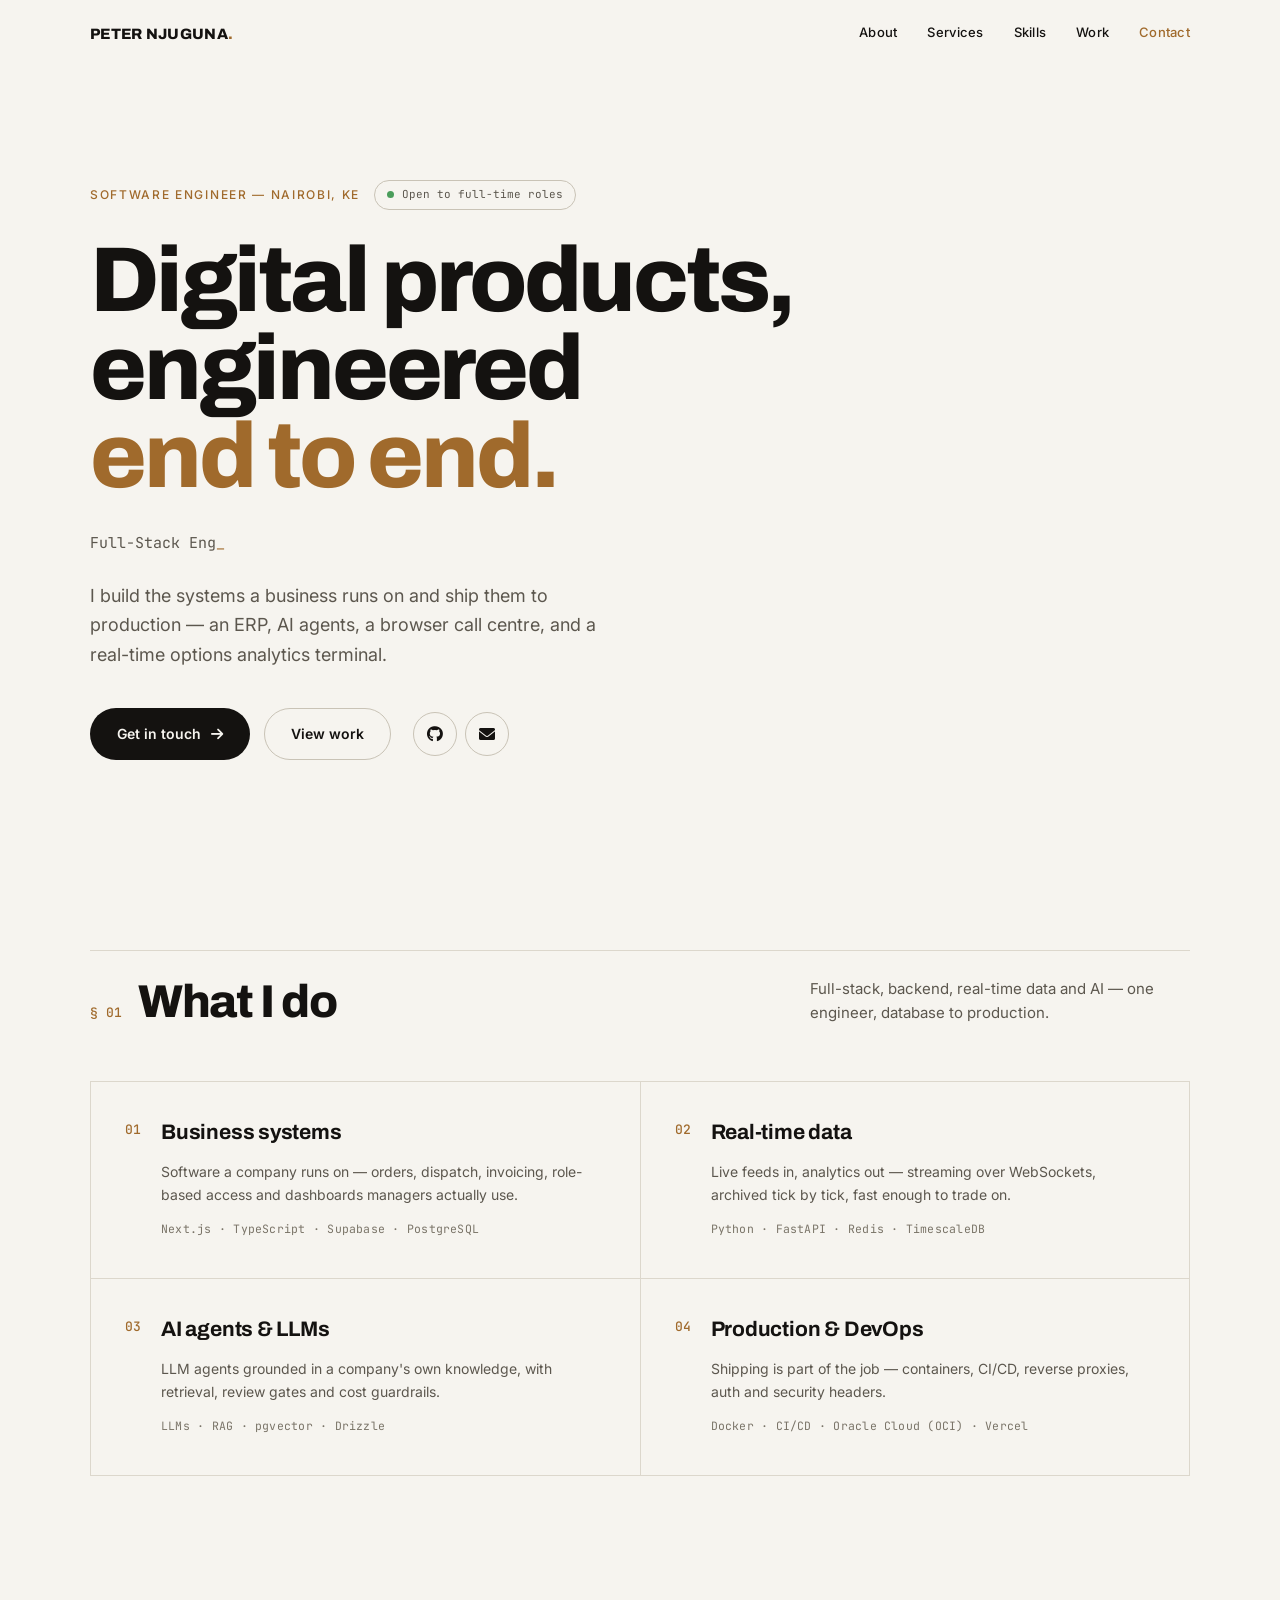
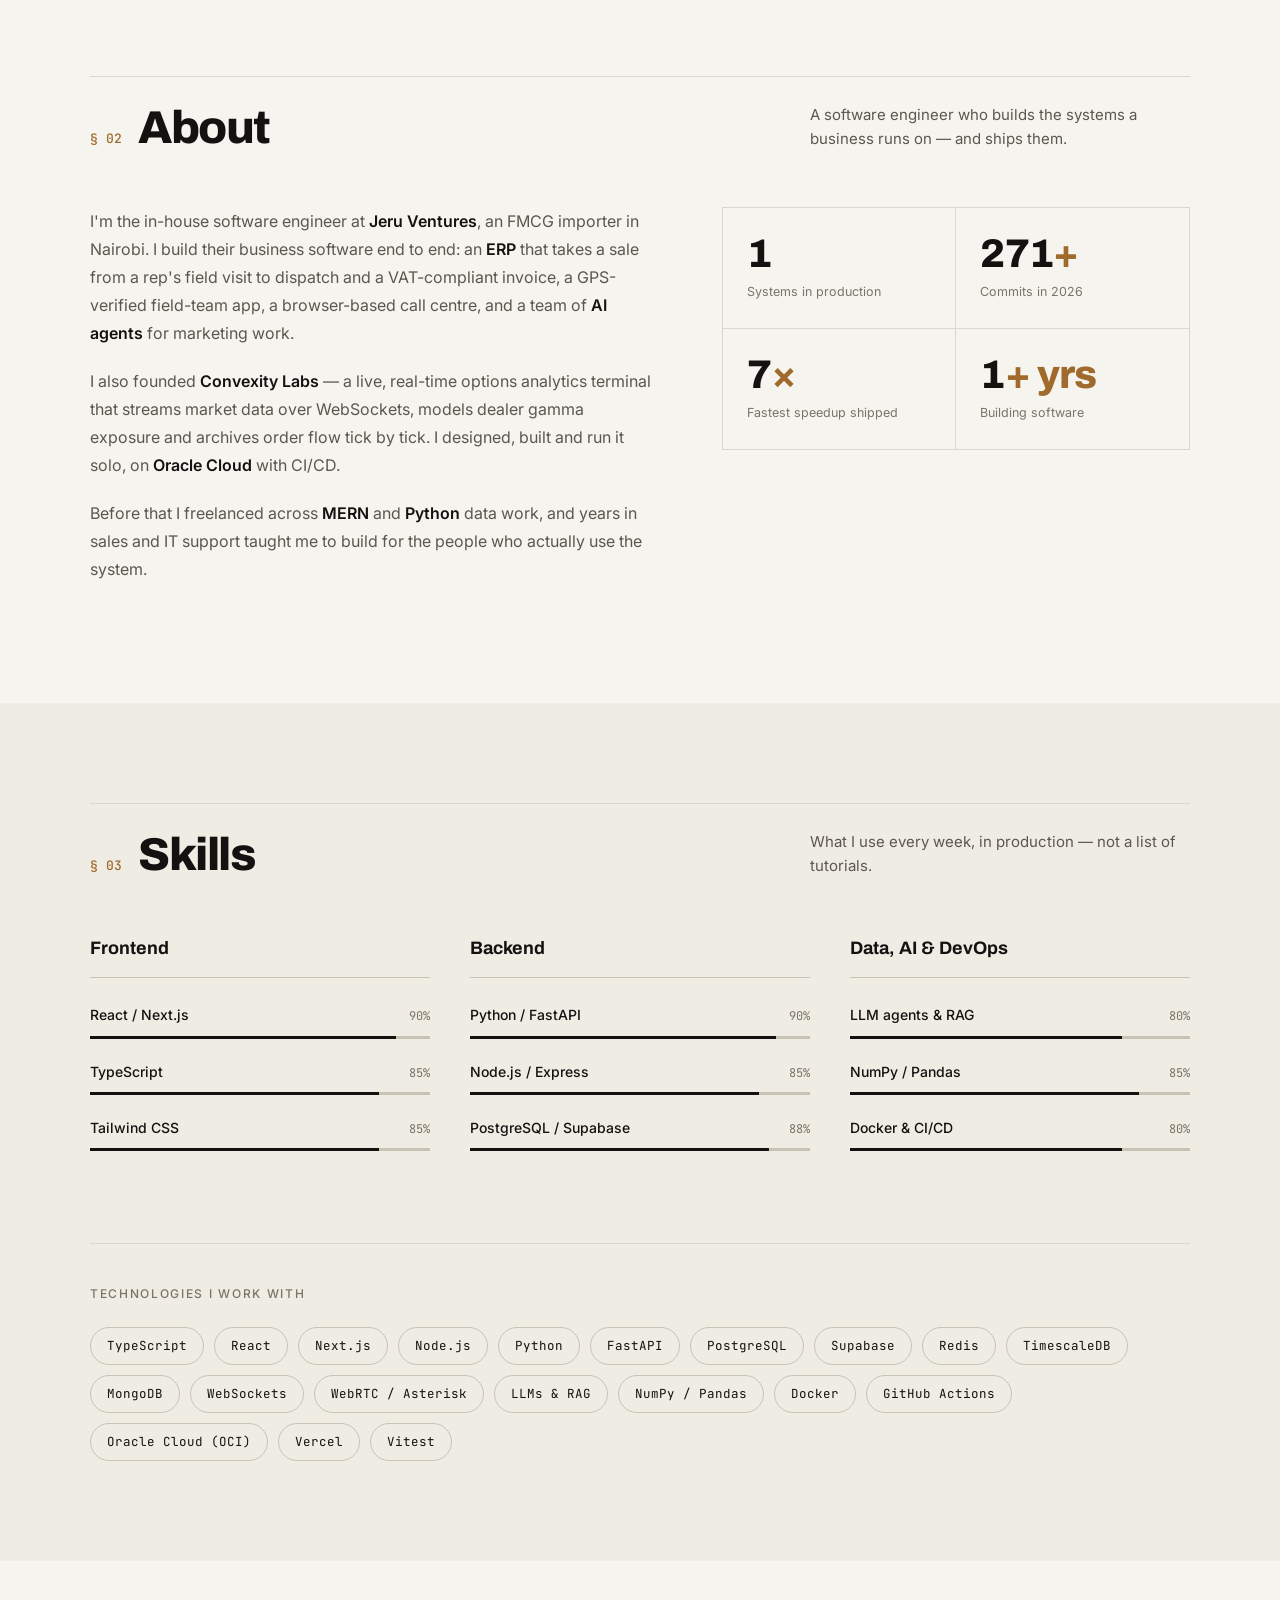
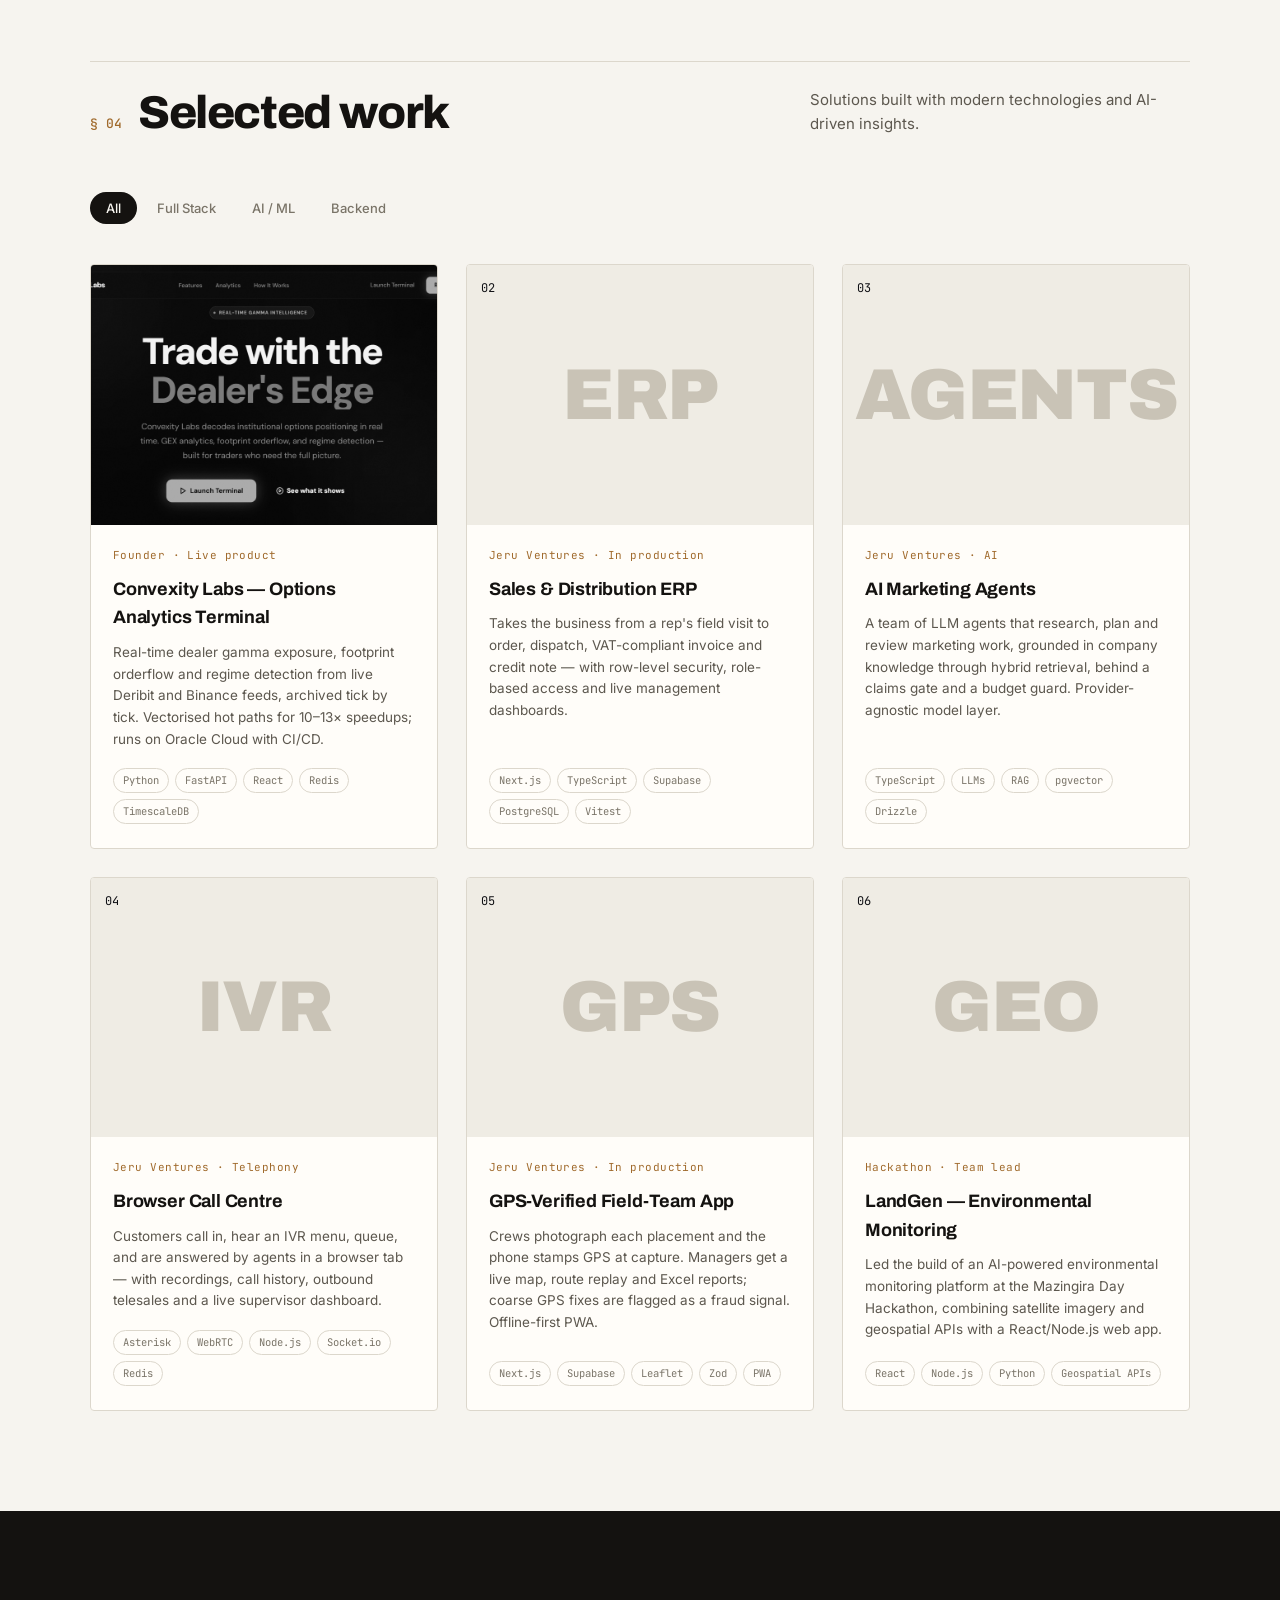
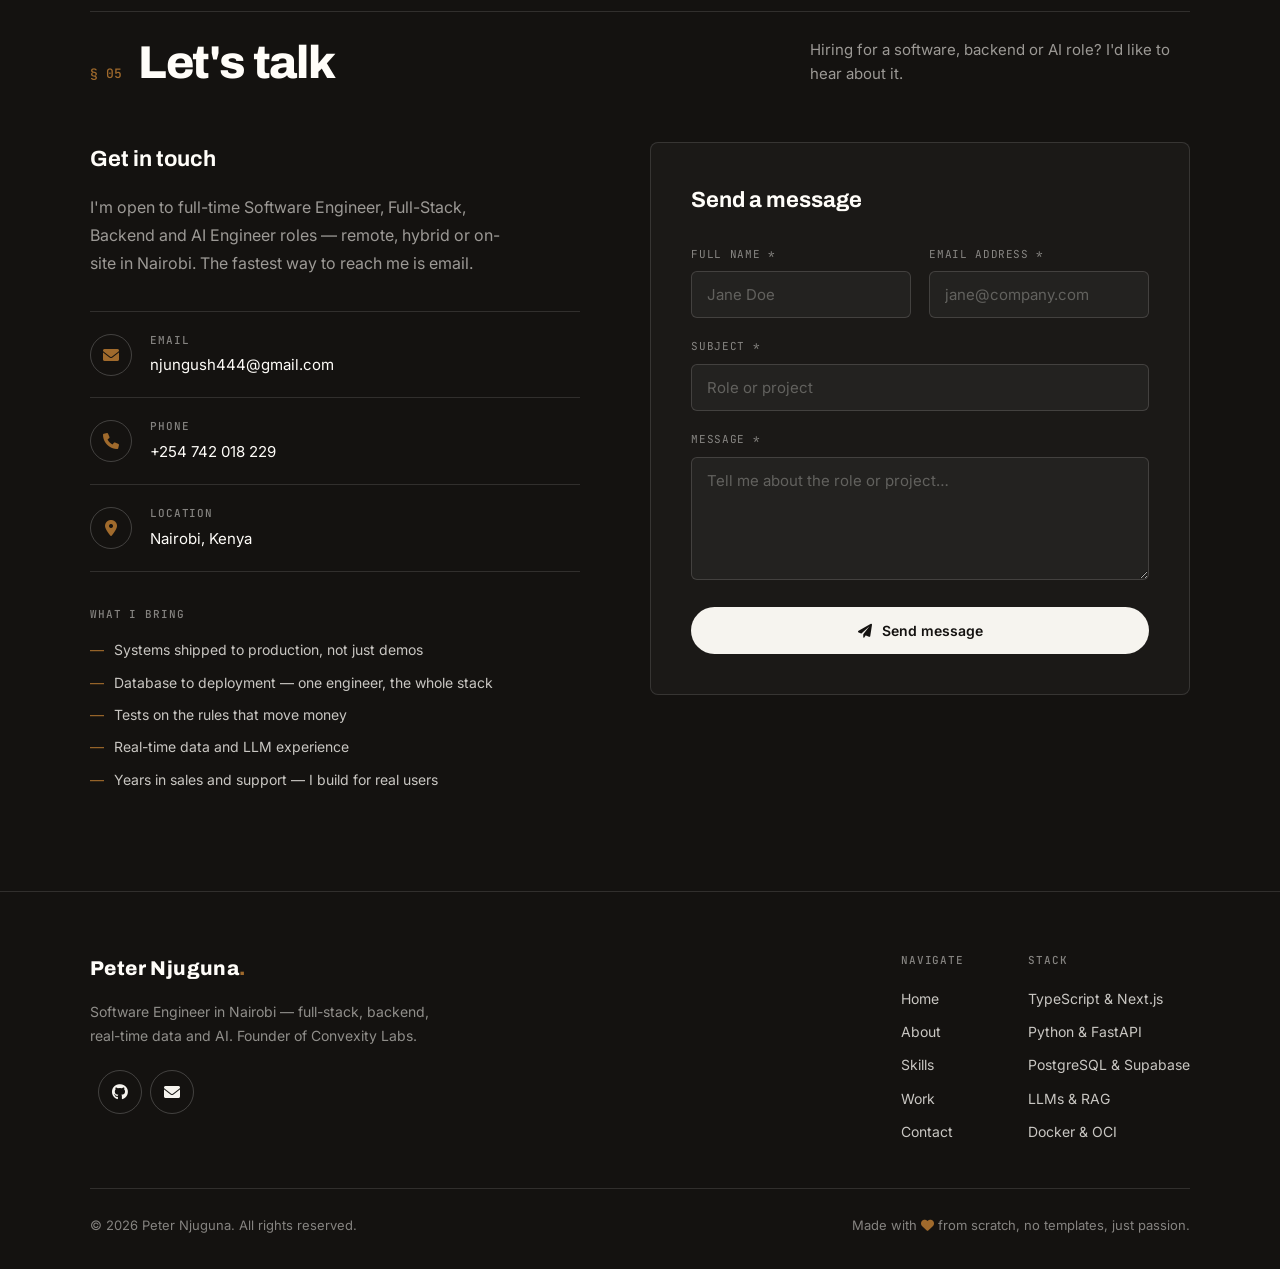
==== commit 14e0b616: "Show the real work: current role, Convexity Labs, link previews The site still pitched a MERN freela" ====
--- a/index.html
+++ b/index.html
@@ -3,8 +3,19 @@
 <head>
     <meta charset="UTF-8">
     <meta name="viewport" content="width=device-width, initial-scale=1.0">
-    <title>Peter Njuguna — Software Engineer | MERN Stack & AI/ML</title>
-    <meta name="description" content="Peter Njuguna — Full-Stack Software Engineer specializing in MERN stack development with expertise in Python AI/ML and database solutions. Available for freelance projects.">
+    <title>Peter Njuguna — Software Engineer | Full-Stack, Backend & AI</title>
+    <meta name="description" content="Peter Njuguna — Software Engineer in Nairobi shipping production systems: a business ERP, AI agents and a real-time options analytics terminal. Python, TypeScript, React, Next.js, FastAPI, PostgreSQL.">
+
+    <!-- Link previews: LinkedIn, WhatsApp, Slack and X build their card from these. -->
+    <meta property="og:type" content="website">
+    <meta property="og:site_name" content="Peter Njuguna">
+    <meta property="og:url" content="https://peternjuguna.netlify.app/">
+    <meta property="og:title" content="Peter Njuguna — Software Engineer">
+    <meta property="og:description" content="Full-stack & backend engineer shipping production systems: a business ERP, AI agents and a real-time options analytics terminal.">
+    <meta property="og:image" content="https://peternjuguna.netlify.app/assets/og-image.png">
+    <meta property="og:image:width" content="1200">
+    <meta property="og:image:height" content="630">
+    <meta name="twitter:card" content="summary_large_image">
     <link rel="stylesheet" href="styles.css">
     <link rel="preconnect" href="https://fonts.googleapis.com">
     <link rel="preconnect" href="https://fonts.gstatic.com" crossorigin>
@@ -54,7 +65,7 @@
         <div class="container">
             <div class="hero-eyebrow-row">
                 <span class="eyebrow">Software Engineer — Nairobi, KE</span>
-                <span class="avail"><span class="pulse"></span> Available for projects</span>
+                <span class="avail"><span class="pulse"></span> Open to full-time roles</span>
             </div>
 
             <h1 class="hero-title">
@@ -68,12 +79,12 @@
             </div>
 
             <p class="hero-desc">
-                A full-stack engineer helping founders turn ideas into fast, reliable software —
-                MERN, Python, and AI when it actually matters.
+                I build the systems a business runs on and ship them to production — an ERP, AI agents,
+                a browser call centre, and a real-time options analytics terminal.
             </p>
 
             <div class="hero-actions">
-                <a href="#contact" class="btn btn-primary">Start a project <i class="fas fa-arrow-right"></i></a>
+                <a href="#contact" class="btn btn-primary">Get in touch <i class="fas fa-arrow-right"></i></a>
                 <a href="#projects" class="btn btn-ghost">View work</a>
                 <div class="hero-socials">
                     <a href="https://github.com/ByteCortex00" class="social-link" target="_blank" rel="noopener noreferrer" aria-label="GitHub"><i class="fab fa-github"></i></a>
@@ -91,40 +102,40 @@
                     <span class="num">§ 01</span>
                     <h2 class="section-title">What I do</h2>
                 </div>
-                <p class="section-subtitle">Full-stack development, AI/ML, and databases — one engineer, the whole stack.</p>
+                <p class="section-subtitle">Full-stack, backend, real-time data and AI — one engineer, database to production.</p>
             </div>
 
             <div class="services-grid">
                 <div class="service">
                     <span class="num">01</span>
                     <div>
-                        <h3>Full-stack builds</h3>
-                        <p>End-to-end product development, from first wireframe to production deployment and iteration.</p>
-                        <div class="service-tech">MongoDB · Express · React · Node</div>
+                        <h3>Business systems</h3>
+                        <p>Software a company runs on — orders, dispatch, invoicing, role-based access and dashboards managers actually use.</p>
+                        <div class="service-tech">Next.js · TypeScript · Supabase · PostgreSQL</div>
                     </div>
                 </div>
                 <div class="service">
                     <span class="num">02</span>
                     <div>
-                        <h3>AI / ML features</h3>
-                        <p>Intelligent functionality that earns its place — recommendations, predictions, and classification.</p>
-                        <div class="service-tech">Python · TensorFlow · Scikit-learn</div>
+                        <h3>Real-time data</h3>
+                        <p>Live feeds in, analytics out — streaming over WebSockets, archived tick by tick, fast enough to trade on.</p>
+                        <div class="service-tech">Python · FastAPI · Redis · TimescaleDB</div>
                     </div>
                 </div>
                 <div class="service">
                     <span class="num">03</span>
                     <div>
-                        <h3>Databases &amp; APIs</h3>
-                        <p>Reliable, scalable backends. Schema design, optimization, and clean REST APIs.</p>
-                        <div class="service-tech">MySQL · MongoDB · REST</div>
+                        <h3>AI agents &amp; LLMs</h3>
+                        <p>LLM agents grounded in a company's own knowledge, with retrieval, review gates and cost guardrails.</p>
+                        <div class="service-tech">LLMs · RAG · pgvector · Drizzle</div>
                     </div>
                 </div>
                 <div class="service">
                     <span class="num">04</span>
                     <div>
-                        <h3>Backend architecture</h3>
-                        <p>Server-side systems built to grow — authentication, testing, and sensible structure.</p>
-                        <div class="service-tech">Node · Express · JWT</div>
+                        <h3>Production &amp; DevOps</h3>
+                        <p>Shipping is part of the job — containers, CI/CD, reverse proxies, auth and security headers.</p>
+                        <div class="service-tech">Docker · CI/CD · Oracle Cloud (OCI) · Vercel</div>
                     </div>
                 </div>
             </div>
@@ -139,42 +150,44 @@
                     <span class="num">§ 02</span>
                     <h2 class="section-title">About</h2>
                 </div>
-                <p class="section-subtitle">A passionate software engineer building scalable applications that solve real-world problems.</p>
+                <p class="section-subtitle">A software engineer who builds the systems a business runs on — and ships them.</p>
             </div>
 
             <div class="about-grid">
                 <div class="about-story">
                     <p>
-                        I began my coding journey with <strong>Python</strong>, exploring its applications in AI and machine learning.
-                        This interest naturally expanded into web development, where I focused on the <strong>MERN stack</strong>.
+                        I'm the in-house software engineer at <strong>Jeru Ventures</strong>, an FMCG importer in Nairobi.
+                        I build their business software end to end: an <strong>ERP</strong> that takes a sale from a rep's
+                        field visit to dispatch and a VAT-compliant invoice, a GPS-verified field-team app, a browser-based
+                        call centre, and a team of <strong>AI agents</strong> for marketing work.
                     </p>
                     <p>
-                        I now build full-stack applications with <strong>MongoDB</strong>, <strong>Express.js</strong>,
-                        <strong>React</strong>, and <strong>Node.js</strong>, while applying my AI/ML background to add
-                        intelligent functionality.
+                        I also founded <strong>Convexity Labs</strong> — a live, real-time options analytics terminal that
+                        streams market data over WebSockets, models dealer gamma exposure and archives order flow tick by tick.
+                        I designed, built and run it solo, on <strong>Oracle Cloud</strong> with CI/CD.
                     </p>
                     <p>
-                        Alongside this, I have hands-on experience with <strong>MySQL</strong> and database optimization,
-                        enabling me to design reliable and scalable backend systems.
+                        Before that I freelanced across <strong>MERN</strong> and <strong>Python</strong> data work, and
+                        years in sales and IT support taught me to build for the people who actually use the system.
                     </p>
                 </div>
 
                 <div class="stats">
                     <div class="stat">
-                        <div class="stat-number"><span data-target="50">0</span><span class="suffix">+</span></div>
-                        <div class="stat-label">Projects completed</div>
+                        <div class="stat-number"><span data-target="3">0</span></div>
+                        <div class="stat-label">Systems in production</div>
                     </div>
                     <div class="stat">
-                        <div class="stat-number"><span data-target="3">0</span><span class="suffix"> yrs</span></div>
-                        <div class="stat-label">Experience</div>
+                        <div class="stat-number"><span data-target="500">0</span><span class="suffix">+</span></div>
+                        <div class="stat-label">Commits in 2026</div>
                     </div>
                     <div class="stat">
-                        <div class="stat-number"><span data-target="25">0</span><span class="suffix">+</span></div>
-                        <div class="stat-label">Happy clients</div>
+                        <div class="stat-number"><span data-target="13">0</span><span class="suffix">×</span></div>
+                        <div class="stat-label">Fastest speedup shipped</div>
                     </div>
                     <div class="stat">
-                        <div class="stat-number"><span data-target="10">0</span><span class="suffix">+</span></div>
-                        <div class="stat-label">Technologies</div>
+                        <div class="stat-number"><span data-target="2">0</span><span class="suffix">+ yrs</span></div>
+                        <div class="stat-label">Building software</div>
                     </div>
                 </div>
             </div>
@@ -189,54 +202,54 @@
                     <span class="num">§ 03</span>
                     <h2 class="section-title">Skills</h2>
                 </div>
-                <p class="section-subtitle">A skill set spanning full-stack development, AI/ML, and database management.</p>
+                <p class="section-subtitle">What I use every week, in production — not a list of tutorials.</p>
             </div>
 
             <div class="skills-grid">
                 <div class="skill-category">
                     <h3>Frontend</h3>
                     <div class="skill-item">
-                        <div class="skill-info"><span class="skill-name">React</span><span class="skill-pct">95%</span></div>
-                        <div class="skill-bar"><div class="skill-progress" data-width="95"></div></div>
-                    </div>
-                    <div class="skill-item">
-                        <div class="skill-info"><span class="skill-name">JavaScript</span><span class="skill-pct">90%</span></div>
+                        <div class="skill-info"><span class="skill-name">React / Next.js</span><span class="skill-pct">90%</span></div>
                         <div class="skill-bar"><div class="skill-progress" data-width="90"></div></div>
                     </div>
                     <div class="skill-item">
-                        <div class="skill-info"><span class="skill-name">HTML / CSS</span><span class="skill-pct">95%</span></div>
-                        <div class="skill-bar"><div class="skill-progress" data-width="95"></div></div>
+                        <div class="skill-info"><span class="skill-name">TypeScript</span><span class="skill-pct">85%</span></div>
+                        <div class="skill-bar"><div class="skill-progress" data-width="85"></div></div>
+                    </div>
+                    <div class="skill-item">
+                        <div class="skill-info"><span class="skill-name">Tailwind CSS</span><span class="skill-pct">85%</span></div>
+                        <div class="skill-bar"><div class="skill-progress" data-width="85"></div></div>
                     </div>
                 </div>
 
                 <div class="skill-category">
                     <h3>Backend</h3>
                     <div class="skill-item">
-                        <div class="skill-info"><span class="skill-name">Node.js</span><span class="skill-pct">90%</span></div>
+                        <div class="skill-info"><span class="skill-name">Python / FastAPI</span><span class="skill-pct">90%</span></div>
                         <div class="skill-bar"><div class="skill-progress" data-width="90"></div></div>
                     </div>
                     <div class="skill-item">
-                        <div class="skill-info"><span class="skill-name">Express.js</span><span class="skill-pct">88%</span></div>
+                        <div class="skill-info"><span class="skill-name">Node.js / Express</span><span class="skill-pct">85%</span></div>
+                        <div class="skill-bar"><div class="skill-progress" data-width="85"></div></div>
+                    </div>
+                    <div class="skill-item">
+                        <div class="skill-info"><span class="skill-name">PostgreSQL / Supabase</span><span class="skill-pct">88%</span></div>
                         <div class="skill-bar"><div class="skill-progress" data-width="88"></div></div>
                     </div>
-                    <div class="skill-item">
-                        <div class="skill-info"><span class="skill-name">Python</span><span class="skill-pct">95%</span></div>
-                        <div class="skill-bar"><div class="skill-progress" data-width="95"></div></div>
-                    </div>
                 </div>
 
                 <div class="skill-category">
-                    <h3>Database &amp; AI/ML</h3>
-                    <div class="skill-item">
-                        <div class="skill-info"><span class="skill-name">MongoDB</span><span class="skill-pct">88%</span></div>
-                        <div class="skill-bar"><div class="skill-progress" data-width="88"></div></div>
-                    </div>
-                    <div class="skill-item">
-                        <div class="skill-info"><span class="skill-name">MySQL</span><span class="skill-pct">85%</span></div>
+                    <h3>Data, AI &amp; DevOps</h3>
+                    <div class="skill-item">
+                        <div class="skill-info"><span class="skill-name">LLM agents &amp; RAG</span><span class="skill-pct">80%</span></div>
+                        <div class="skill-bar"><div class="skill-progress" data-width="80"></div></div>
+                    </div>
+                    <div class="skill-item">
+                        <div class="skill-info"><span class="skill-name">NumPy / Pandas</span><span class="skill-pct">85%</span></div>
                         <div class="skill-bar"><div class="skill-progress" data-width="85"></div></div>
                     </div>
                     <div class="skill-item">
-                        <div class="skill-info"><span class="skill-name">Machine Learning</span><span class="skill-pct">80%</span></div>
+                        <div class="skill-info"><span class="skill-name">Docker &amp; CI/CD</span><span class="skill-pct">80%</span></div>
                         <div class="skill-bar"><div class="skill-progress" data-width="80"></div></div>
                     </div>
                 </div>
@@ -245,18 +258,26 @@
             <div class="tech-stack">
                 <h3>Technologies I work with</h3>
                 <div class="tech-tags">
+                    <span class="tech-tag">TypeScript</span>
                     <span class="tech-tag">React</span>
+                    <span class="tech-tag">Next.js</span>
                     <span class="tech-tag">Node.js</span>
                     <span class="tech-tag">Python</span>
+                    <span class="tech-tag">FastAPI</span>
+                    <span class="tech-tag">PostgreSQL</span>
+                    <span class="tech-tag">Supabase</span>
+                    <span class="tech-tag">Redis</span>
+                    <span class="tech-tag">TimescaleDB</span>
                     <span class="tech-tag">MongoDB</span>
-                    <span class="tech-tag">Express.js</span>
-                    <span class="tech-tag">JavaScript</span>
-                    <span class="tech-tag">MySQL</span>
-                    <span class="tech-tag">TensorFlow</span>
-                    <span class="tech-tag">Scikit-learn</span>
-                    <span class="tech-tag">Git</span>
-                    <span class="tech-tag">AWS</span>
-                    <span class="tech-tag">REST APIs</span>
+                    <span class="tech-tag">WebSockets</span>
+                    <span class="tech-tag">WebRTC / Asterisk</span>
+                    <span class="tech-tag">LLMs &amp; RAG</span>
+                    <span class="tech-tag">NumPy / Pandas</span>
+                    <span class="tech-tag">Docker</span>
+                    <span class="tech-tag">GitHub Actions</span>
+                    <span class="tech-tag">Oracle Cloud (OCI)</span>
+                    <span class="tech-tag">Vercel</span>
+                    <span class="tech-tag">Vitest</span>
                 </div>
             </div>
         </div>
@@ -281,105 +302,84 @@
             </div>
 
             <div class="projects-grid" id="projectsGrid">
+                <div class="project-card" data-category="backend">
+                    <div class="project-image">
+                        <span class="project-index">01</span>
+                        <img src="assets/convexity-labs.png" alt="Convexity Labs landing page — Trade with the Dealer's Edge" loading="lazy">
+                        <div class="project-overlay">
+                            <a href="https://convexitylabs.co.ke/" class="project-link" target="_blank" rel="noopener noreferrer" aria-label="Live site"><i class="fas fa-arrow-up-right-from-square"></i></a>
+                        </div>
+                    </div>
+                    <div class="project-content">
+                        <div class="project-cat">Founder · Live product</div>
+                        <h3>Convexity Labs — Options Analytics Terminal</h3>
+                        <p>Real-time dealer gamma exposure, footprint orderflow and regime detection from live Deribit and Binance feeds, archived tick by tick. Vectorised hot paths for 10–13× speedups; runs on Oracle Cloud with CI/CD.</p>
+                        <div class="project-tech"><span>Python</span><span>FastAPI</span><span>React</span><span>Redis</span><span>TimescaleDB</span></div>
+                    </div>
+                </div>
+
                 <div class="project-card" data-category="fullstack">
                     <div class="project-image">
-                        <span class="project-index">01</span>
-                        <img src="https://images.pexels.com/photos/230544/pexels-photo-230544.jpeg?auto=compress&cs=tinysrgb&w=800" alt="E-Commerce Platform" loading="lazy">
-                        <div class="project-overlay">
-                            <a href="#" class="project-link" aria-label="Source"><i class="fab fa-github"></i></a>
-                            <a href="#" class="project-link" aria-label="Live"><i class="fas fa-arrow-up-right-from-square"></i></a>
-                        </div>
+                        <span class="project-index">02</span>
+                        <div class="project-mark" aria-hidden="true">ERP</div>
                     </div>
                     <div class="project-content">
-                        <div class="project-cat">Full Stack</div>
-                        <h3>AI-Powered E-Commerce Platform</h3>
-                        <p>Full-stack MERN application with AI-driven product recommendations and intelligent search.</p>
-                        <div class="project-tech"><span>React</span><span>Node.js</span><span>MongoDB</span><span>Python</span></div>
+                        <div class="project-cat">Jeru Ventures · In production</div>
+                        <h3>Sales &amp; Distribution ERP</h3>
+                        <p>Takes the business from a rep's field visit to order, dispatch, VAT-compliant invoice and credit note — with row-level security, role-based access and live management dashboards.</p>
+                        <div class="project-tech"><span>Next.js</span><span>TypeScript</span><span>Supabase</span><span>PostgreSQL</span><span>Vitest</span></div>
                     </div>
                 </div>
 
                 <div class="project-card" data-category="ai">
                     <div class="project-image">
-                        <span class="project-index">02</span>
-                        <img src="https://images.pexels.com/photos/590022/pexels-photo-590022.jpeg?auto=compress&cs=tinysrgb&w=800" alt="Analytics Dashboard" loading="lazy">
-                        <div class="project-overlay">
-                            <a href="#" class="project-link" aria-label="Source"><i class="fab fa-github"></i></a>
-                            <a href="#" class="project-link" aria-label="Live"><i class="fas fa-arrow-up-right-from-square"></i></a>
-                        </div>
+                        <span class="project-index">03</span>
+                        <div class="project-mark" aria-hidden="true">AGENTS</div>
                     </div>
                     <div class="project-content">
-                        <div class="project-cat">AI / ML</div>
-                        <h3>Customer Analytics Dashboard</h3>
-                        <p>Interactive dashboard with real-time data visualization and machine learning insights.</p>
-                        <div class="project-tech"><span>React</span><span>Python</span><span>MySQL</span><span>D3.js</span></div>
+                        <div class="project-cat">Jeru Ventures · AI</div>
+                        <h3>AI Marketing Agents</h3>
+                        <p>A team of LLM agents that research, plan and review marketing work, grounded in company knowledge through hybrid retrieval, behind a claims gate and a budget guard. Provider-agnostic model layer.</p>
+                        <div class="project-tech"><span>TypeScript</span><span>LLMs</span><span>RAG</span><span>pgvector</span><span>Drizzle</span></div>
+                    </div>
+                </div>
+
+                <div class="project-card" data-category="backend">
+                    <div class="project-image">
+                        <span class="project-index">04</span>
+                        <div class="project-mark" aria-hidden="true">IVR</div>
+                    </div>
+                    <div class="project-content">
+                        <div class="project-cat">Jeru Ventures · Telephony</div>
+                        <h3>Browser Call Centre</h3>
+                        <p>Customers call in, hear an IVR menu, queue, and are answered by agents in a browser tab — with recordings, call history, outbound telesales and a live supervisor dashboard.</p>
+                        <div class="project-tech"><span>Asterisk</span><span>WebRTC</span><span>Node.js</span><span>Socket.io</span><span>Redis</span></div>
                     </div>
                 </div>
 
                 <div class="project-card" data-category="fullstack">
                     <div class="project-image">
-                        <span class="project-index">03</span>
-                        <img src="https://images.pexels.com/photos/5926389/pexels-photo-5926389.jpeg?auto=compress&cs=tinysrgb&w=800" alt="Chat Application" loading="lazy">
-                        <div class="project-overlay">
-                            <a href="#" class="project-link" aria-label="Source"><i class="fab fa-github"></i></a>
-                            <a href="#" class="project-link" aria-label="Live"><i class="fas fa-arrow-up-right-from-square"></i></a>
-                        </div>
+                        <span class="project-index">05</span>
+                        <div class="project-mark" aria-hidden="true">GPS</div>
                     </div>
                     <div class="project-content">
-                        <div class="project-cat">Full Stack</div>
-                        <h3>Real-time Chat Application</h3>
-                        <p>Scalable chat platform with WebSocket integration, authentication, and message encryption.</p>
-                        <div class="project-tech"><span>React</span><span>Node.js</span><span>Socket.io</span><span>MongoDB</span></div>
-                    </div>
-                </div>
-
-                <div class="project-card" data-category="ai">
-                    <div class="project-image">
-                        <span class="project-index">04</span>
-                        <img src="https://images.pexels.com/photos/7947664/pexels-photo-7947664.jpeg?auto=compress&cs=tinysrgb&w=800" alt="Sales Prediction" loading="lazy">
-                        <div class="project-overlay">
-                            <a href="#" class="project-link" aria-label="Source"><i class="fab fa-github"></i></a>
-                            <a href="#" class="project-link" aria-label="Live"><i class="fas fa-arrow-up-right-from-square"></i></a>
-                        </div>
-                    </div>
-                    <div class="project-content">
-                        <div class="project-cat">AI / ML</div>
-                        <h3>Predictive Sales Model</h3>
-                        <p>Machine learning model for sales forecasting with 95% accuracy on historical data.</p>
-                        <div class="project-tech"><span>Python</span><span>Scikit-learn</span><span>Pandas</span><span>NumPy</span></div>
-                    </div>
-                </div>
-
-                <div class="project-card" data-category="backend">
-                    <div class="project-image">
-                        <span class="project-index">05</span>
-                        <img src="https://images.pexels.com/photos/574071/pexels-photo-574071.jpeg?auto=compress&cs=tinysrgb&w=800" alt="Task Management API" loading="lazy">
-                        <div class="project-overlay">
-                            <a href="#" class="project-link" aria-label="Source"><i class="fab fa-github"></i></a>
-                            <a href="#" class="project-link" aria-label="Live"><i class="fas fa-arrow-up-right-from-square"></i></a>
-                        </div>
-                    </div>
-                    <div class="project-content">
-                        <div class="project-cat">Backend</div>
-                        <h3>Task Management API</h3>
-                        <p>RESTful API with comprehensive CRUD operations, authentication, and automated testing.</p>
-                        <div class="project-tech"><span>Node.js</span><span>Express</span><span>MySQL</span><span>JWT</span></div>
+                        <div class="project-cat">Jeru Ventures · In production</div>
+                        <h3>GPS-Verified Field-Team App</h3>
+                        <p>Crews photograph each placement and the phone stamps GPS at capture. Managers get a live map, route replay and Excel reports; coarse GPS fixes are flagged as a fraud signal. Offline-first PWA.</p>
+                        <div class="project-tech"><span>Next.js</span><span>Supabase</span><span>Leaflet</span><span>Zod</span><span>PWA</span></div>
                     </div>
                 </div>
 
                 <div class="project-card" data-category="ai">
                     <div class="project-image">
                         <span class="project-index">06</span>
-                        <img src="https://images.pexels.com/photos/8386440/pexels-photo-8386440.jpeg?auto=compress&cs=tinysrgb&w=800" alt="Image Classification" loading="lazy">
-                        <div class="project-overlay">
-                            <a href="#" class="project-link" aria-label="Source"><i class="fab fa-github"></i></a>
-                            <a href="#" class="project-link" aria-label="Live"><i class="fas fa-arrow-up-right-from-square"></i></a>
-                        </div>
+                        <div class="project-mark" aria-hidden="true">GEO</div>
                     </div>
                     <div class="project-content">
-                        <div class="project-cat">AI / ML</div>
-                        <h3>Image Classification Web App</h3>
-                        <p>Deep learning web app for image classification with 98% accuracy on a custom dataset.</p>
-                        <div class="project-tech"><span>React</span><span>Python</span><span>TensorFlow</span><span>Flask</span></div>
+                        <div class="project-cat">Hackathon · Team lead</div>
+                        <h3>LandGen — Environmental Monitoring</h3>
+                        <p>Led the build of an AI-powered environmental monitoring platform at the Mazingira Day Hackathon, combining satellite imagery and geospatial APIs with a React/Node.js web app.</p>
+                        <div class="project-tech"><span>React</span><span>Node.js</span><span>Python</span><span>Geospatial APIs</span></div>
                     </div>
                 </div>
             </div>
@@ -392,17 +392,17 @@
             <div class="section-head">
                 <div class="head-left">
                     <span class="num" style="color:var(--accent)">§ 05</span>
-                    <h2 class="section-title">Let's work together</h2>
-                </div>
-                <p class="section-subtitle">Ready to bring your ideas to life? Let's talk about your project.</p>
+                    <h2 class="section-title">Let's talk</h2>
+                </div>
+                <p class="section-subtitle">Hiring for a software, backend or AI role? I'd like to hear about it.</p>
             </div>
 
             <div class="contact-grid">
                 <div class="contact-info">
                     <h3>Get in touch</h3>
                     <p>
-                        I'm always excited to work on new projects and collaborate with innovative teams —
-                        whether you need a full-stack application, an AI-powered feature, or database optimization.
+                        I'm open to full-time Software Engineer, Full-Stack, Backend and AI Engineer roles —
+                        remote, hybrid or on-site in Nairobi. The fastest way to reach me is email.
                     </p>
 
                     <div class="contact-details">
@@ -430,13 +430,13 @@
                     </div>
 
                     <div class="why-work">
-                        <h4>Why work with me</h4>
+                        <h4>What I bring</h4>
                         <ul>
-                            <li>Modern, scalable solutions</li>
-                            <li>Fast delivery and iteration</li>
-                            <li>Focus on user experience</li>
-                            <li>AI/ML integration expertise</li>
-                            <li>Responsive design guaranteed</li>
+                            <li>Systems shipped to production, not just demos</li>
+                            <li>Database to deployment — one engineer, the whole stack</li>
+                            <li>Tests on the rules that move money</li>
+                            <li>Real-time data and LLM experience</li>
+                            <li>Years in sales and support — I build for real users</li>
                         </ul>
                     </div>
                 </div>
@@ -461,12 +461,12 @@
 
                         <div class="form-group">
                             <label for="subject">Subject *</label>
-                            <input type="text" id="subject" name="subject" placeholder="Project enquiry" required>
+                            <input type="text" id="subject" name="subject" placeholder="Role or project" required>
                         </div>
 
                         <div class="form-group">
                             <label for="message">Message *</label>
-                            <textarea id="message" name="message" rows="5" placeholder="Tell me about your project…" required></textarea>
+                            <textarea id="message" name="message" rows="5" placeholder="Tell me about the role or project…" required></textarea>
                         </div>
 
                         <button type="submit" class="btn btn-primary">
@@ -484,7 +484,7 @@
             <div class="footer-content">
                 <div class="footer-brand">
                     <a href="#home" class="logo">Peter Njuguna<span class="dot">.</span></a>
-                    <p>Full-Stack Software Engineer specializing in MERN stack development with expertise in Python AI/ML and database solutions.</p>
+                    <p>Software Engineer in Nairobi — full-stack, backend, real-time data and AI. Founder of Convexity Labs.</p>
                     <div class="hero-socials">
                         <a href="https://github.com/ByteCortex00" class="social-link" target="_blank" rel="noopener noreferrer" aria-label="GitHub"><i class="fab fa-github"></i></a>
                         <a href="mailto:njungush444@gmail.com" class="social-link" aria-label="Email"><i class="fas fa-envelope"></i></a>
@@ -505,18 +505,18 @@
                     <div class="footer-column">
                         <h4>Stack</h4>
                         <ul>
-                            <li>React &amp; Node.js</li>
-                            <li>Python &amp; AI/ML</li>
-                            <li>MongoDB &amp; MySQL</li>
-                            <li>Express.js</li>
-                            <li>JavaScript</li>
+                            <li>TypeScript &amp; Next.js</li>
+                            <li>Python &amp; FastAPI</li>
+                            <li>PostgreSQL &amp; Supabase</li>
+                            <li>LLMs &amp; RAG</li>
+                            <li>Docker &amp; OCI</li>
                         </ul>
                     </div>
                 </div>
             </div>
 
             <div class="footer-bottom">
-                <p>&copy; 2025 Peter Njuguna. All rights reserved.</p>
+                <p>&copy; 2026 Peter Njuguna. All rights reserved.</p>
                 <p>Made with <i class="fas fa-heart"></i> from scratch, no templates, just passion.</p>
             </div>
         </div>
--- a/styles.css
+++ b/styles.css
@@ -400,6 +400,16 @@
     transition: transform .5s ease, filter .5s ease;
 }
 .project-card:hover .project-image img { transform: scale(1.05); filter: grayscale(0); }
+/* Typographic tile for work whose source and screenshots are private. */
+.project-mark {
+    position: absolute; inset: 0;
+    display: flex; align-items: center; justify-content: center;
+    font-family: var(--display); font-weight: 900;
+    font-size: clamp(40px, 7vw, 72px); letter-spacing: -0.02em;
+    color: var(--line-strong);
+    transition: color .5s ease, transform .5s ease;
+}
+.project-card:hover .project-mark { color: var(--accent); transform: scale(1.05); }
 .project-index {
     position: absolute; top: 14px; left: 14px;
     font-family: var(--mono); font-size: 12px;
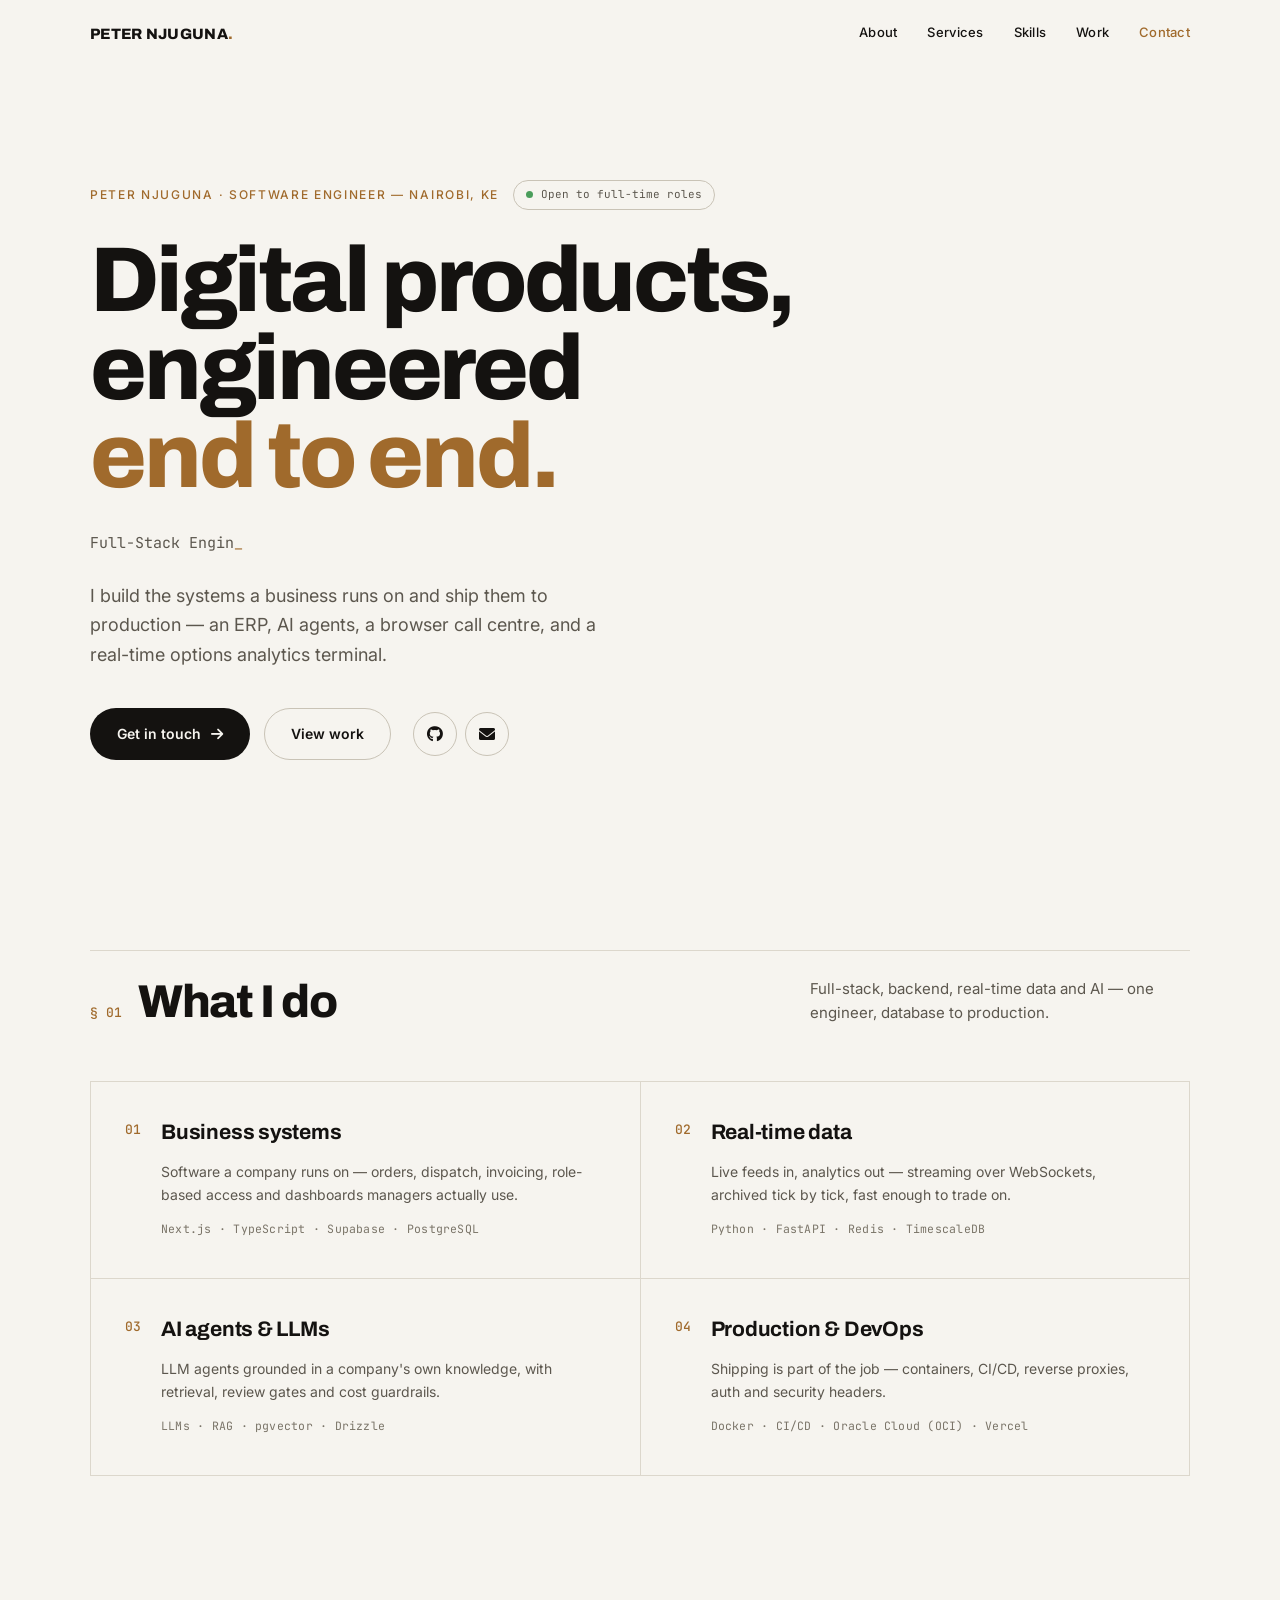
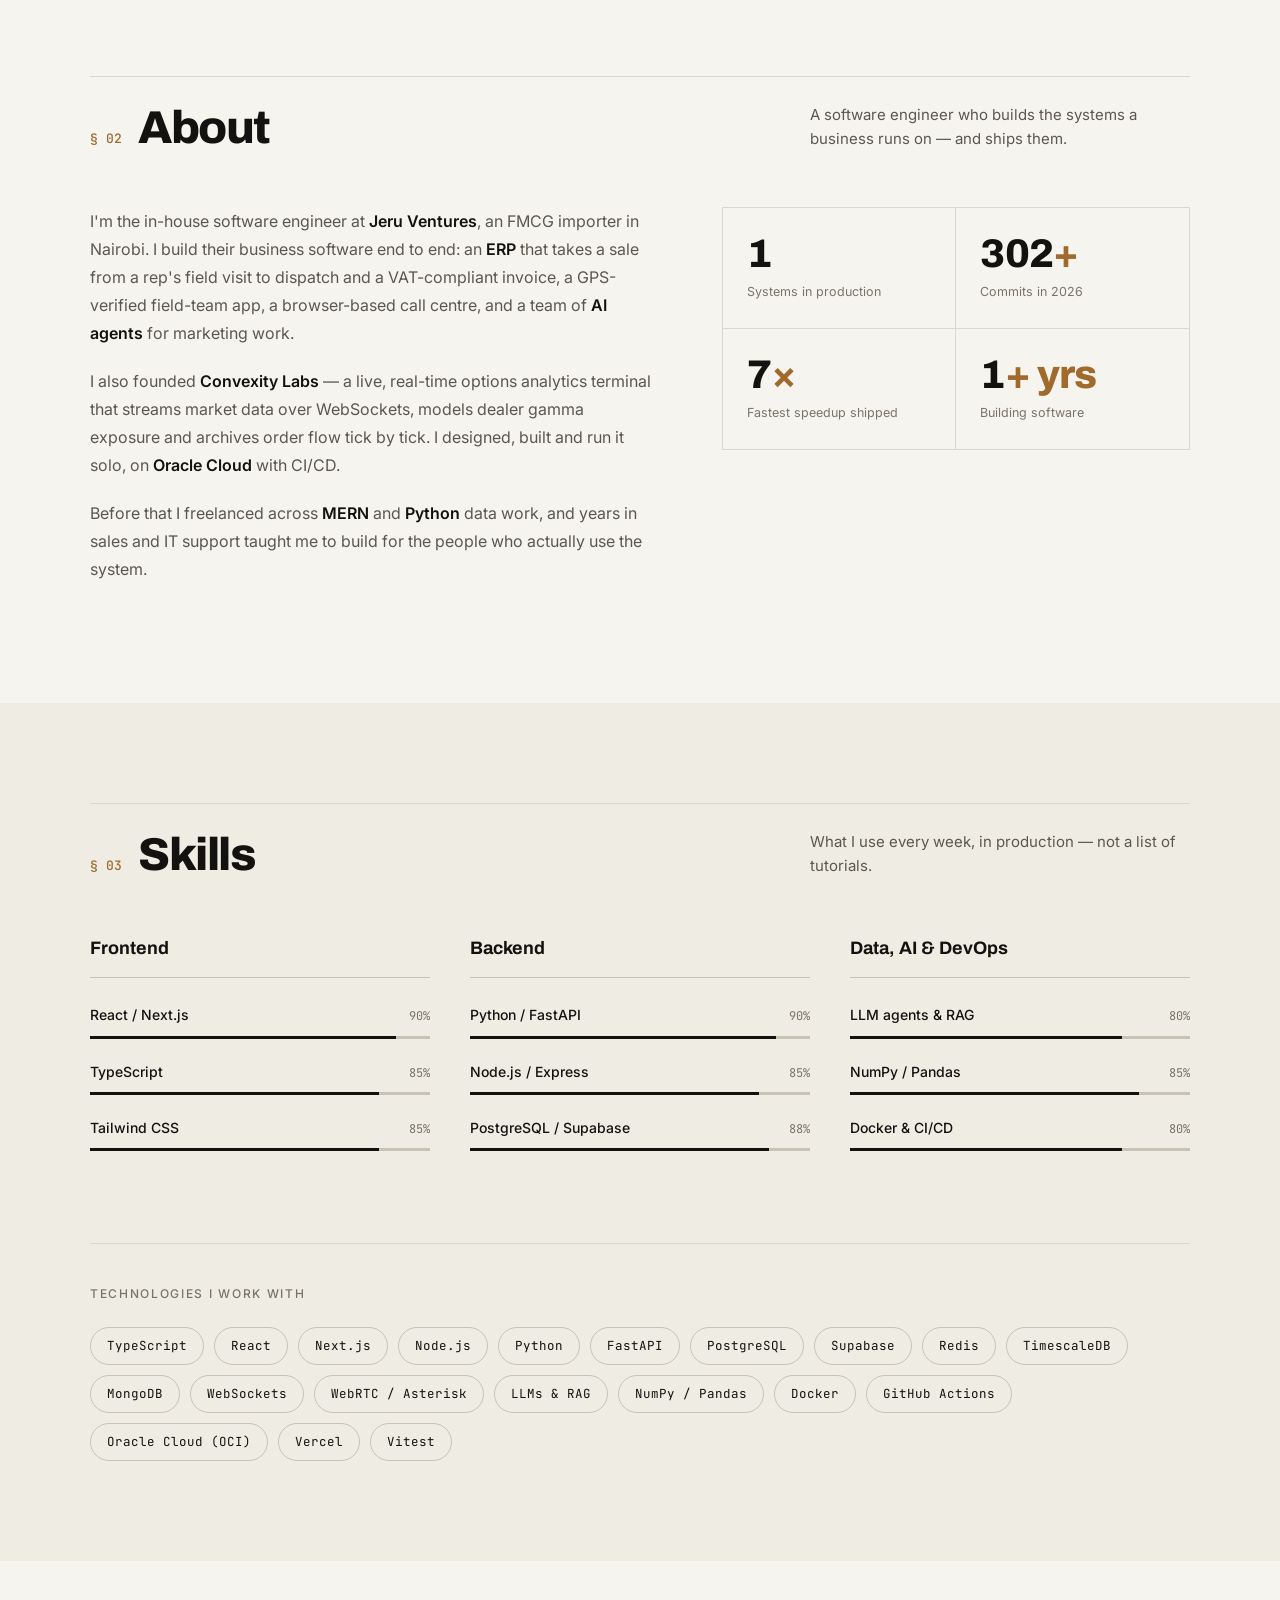
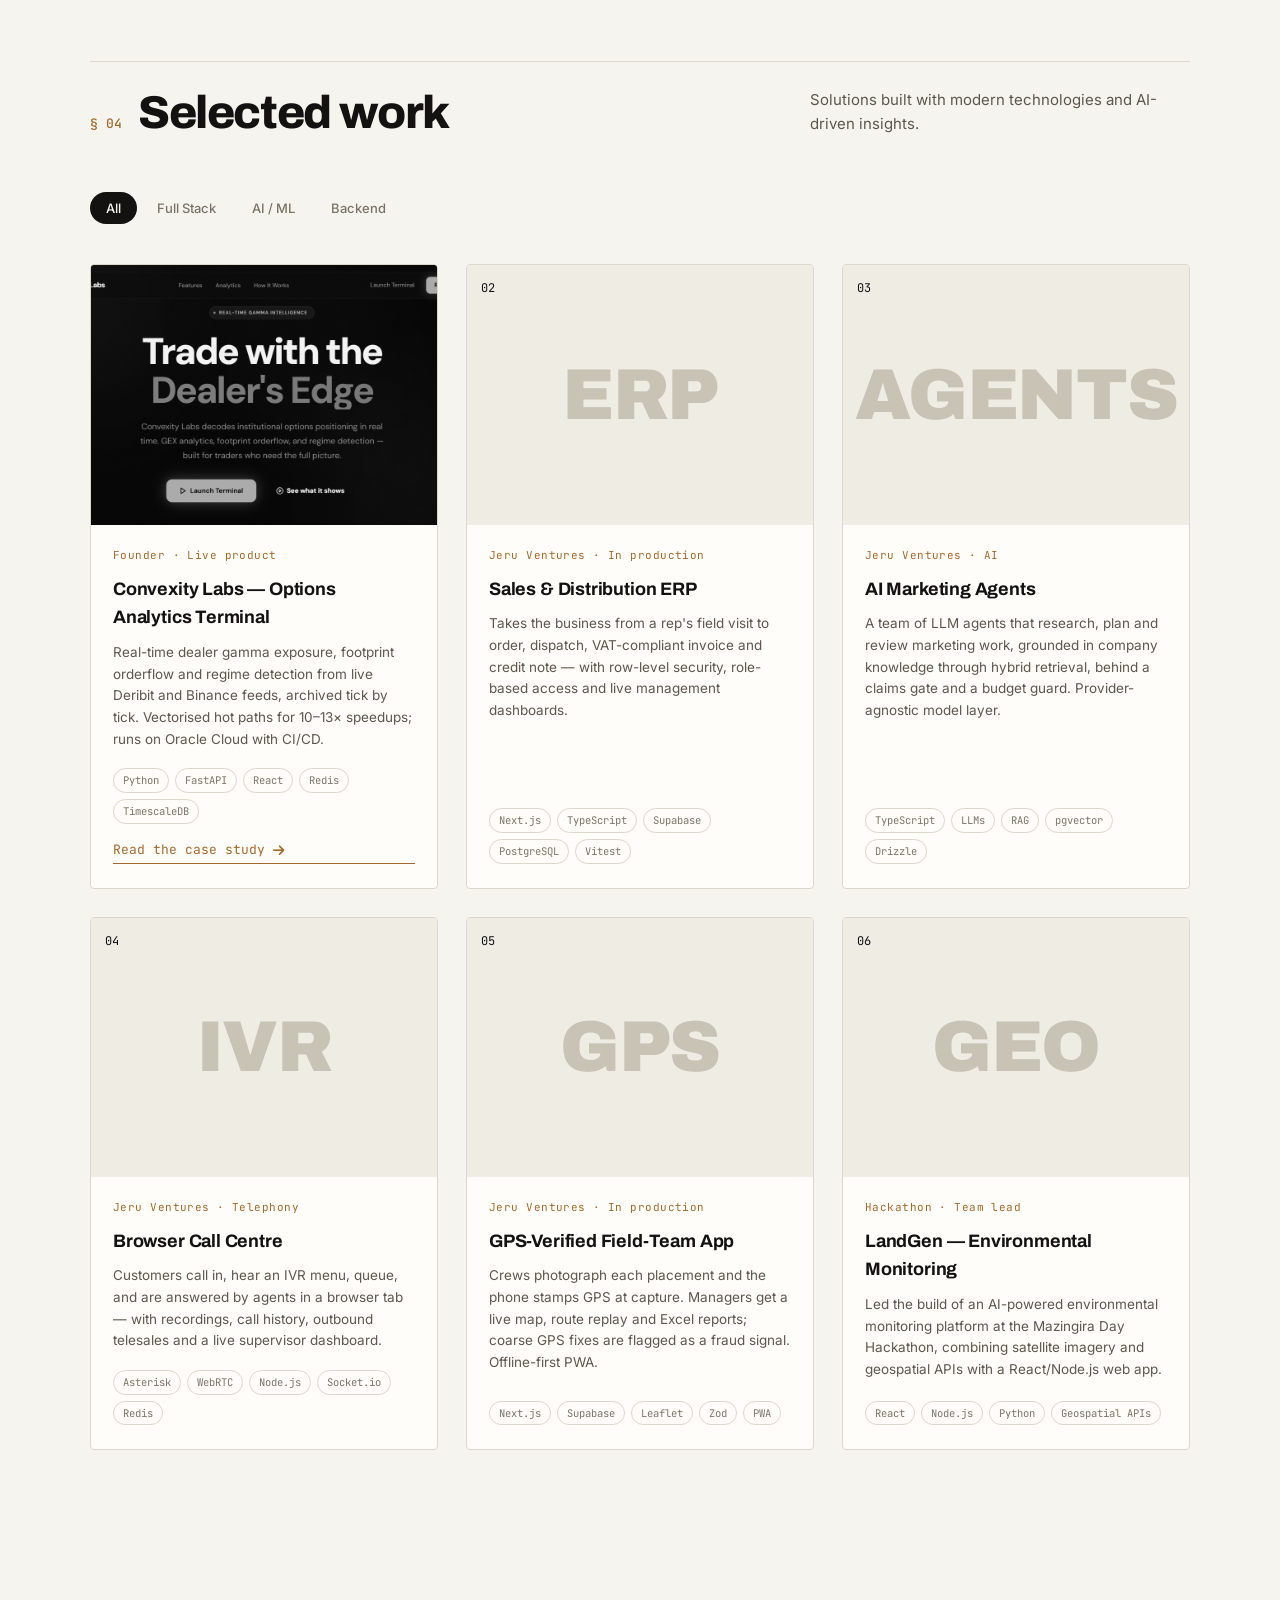
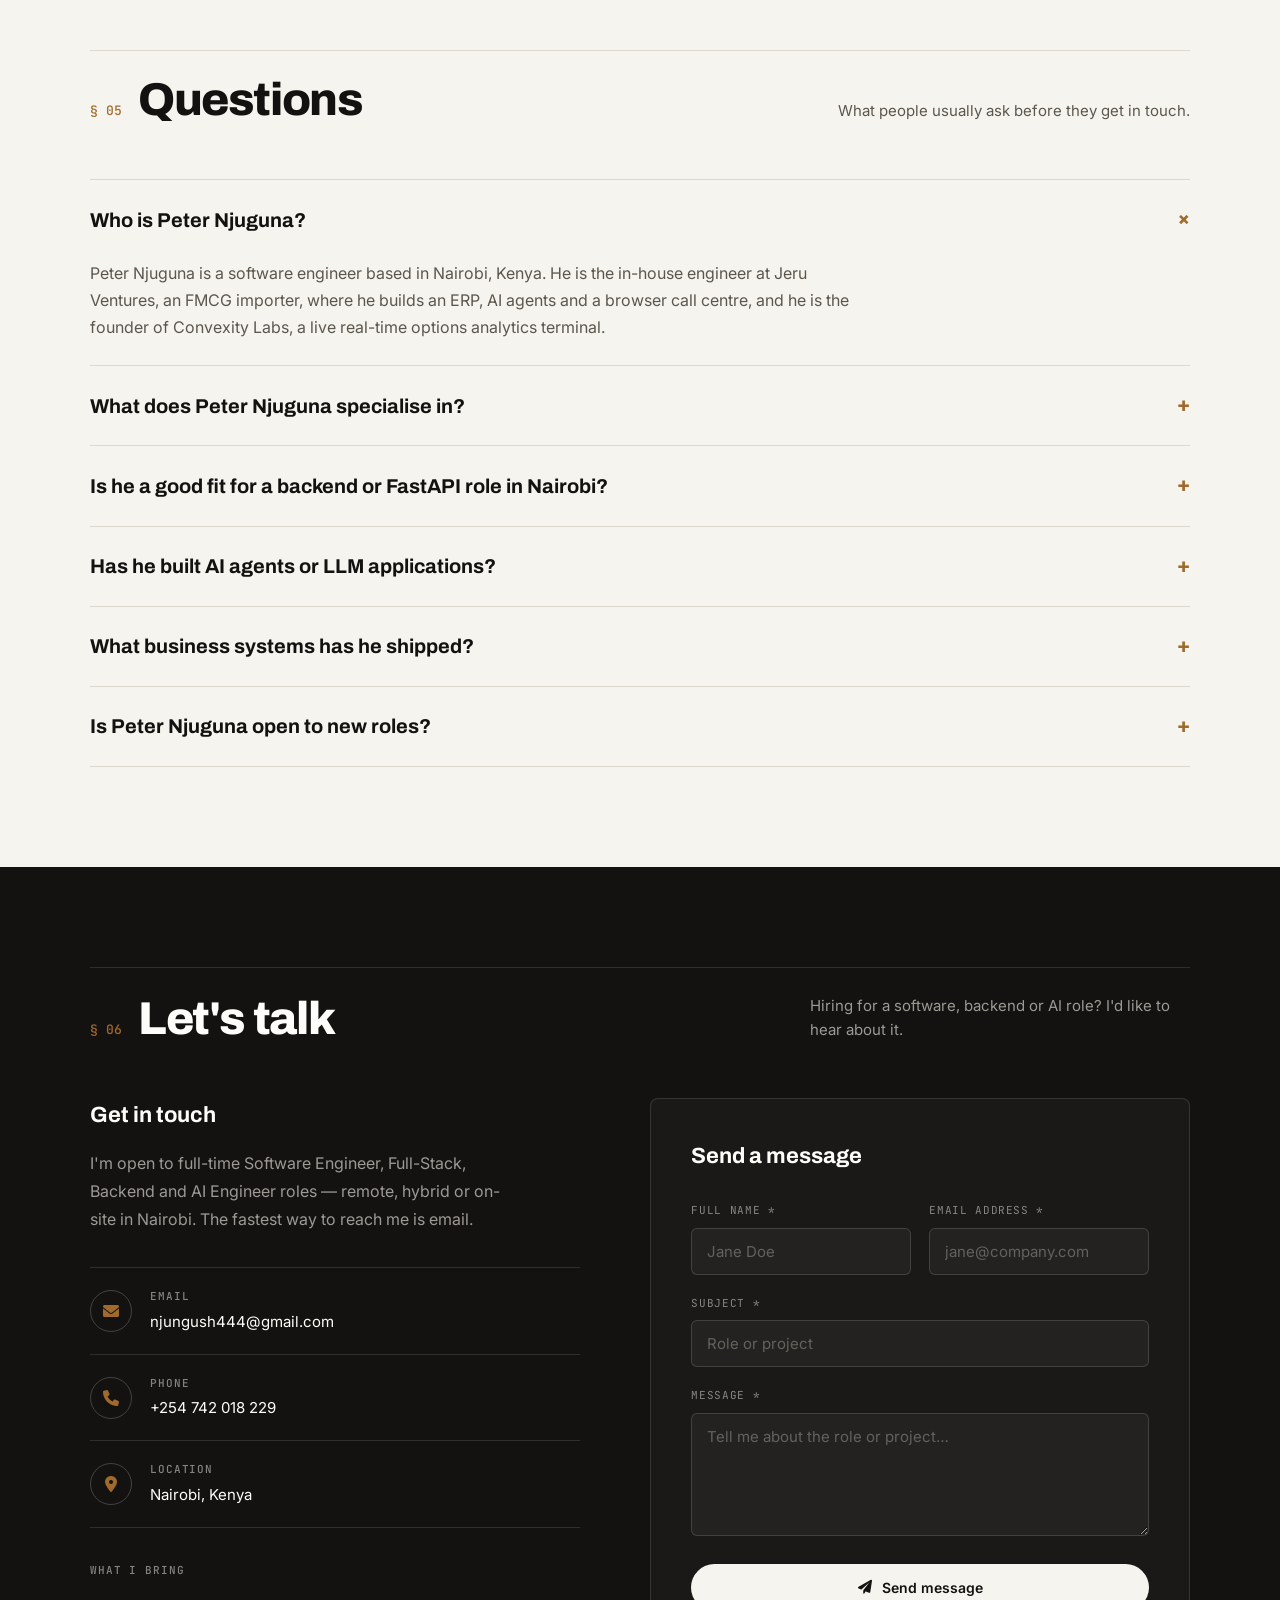
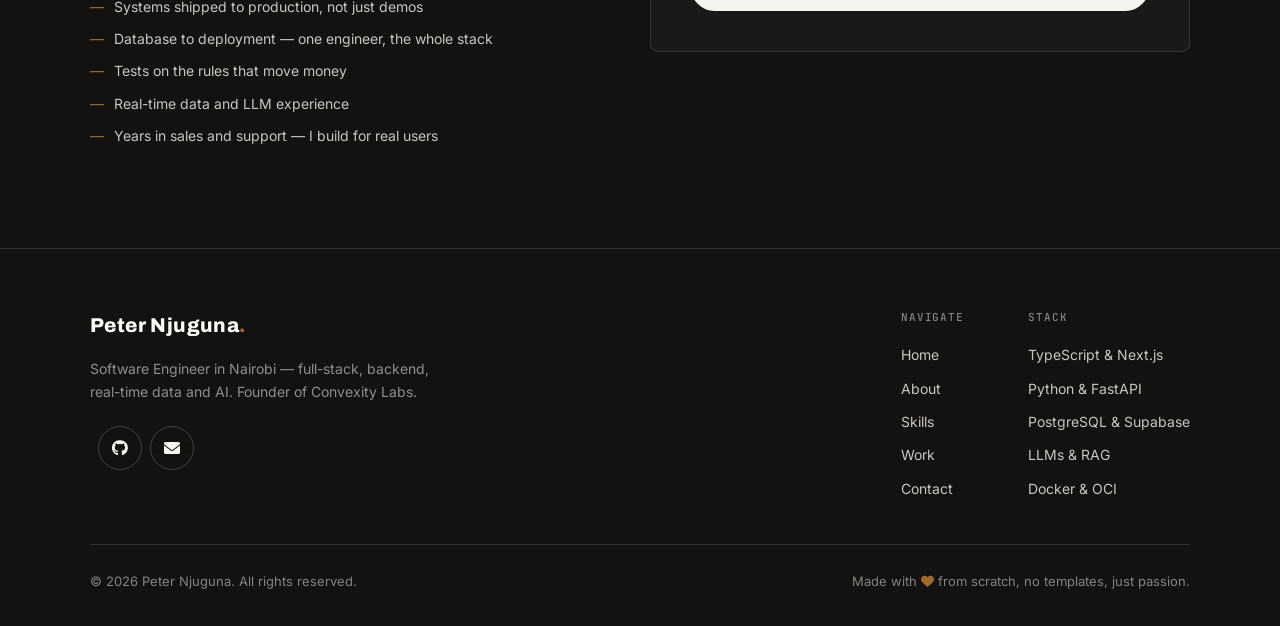
==== commit 7dc2668e: "Make the site findable by search engines and AI assistants The site was not in Google's index at all" ====
--- a/index.html
+++ b/index.html
@@ -16,6 +16,82 @@
     <meta property="og:image:width" content="1200">
     <meta property="og:image:height" content="630">
     <meta name="twitter:card" content="summary_large_image">
+    <meta name="author" content="Peter Njuguna">
+    <meta name="robots" content="index, follow, max-image-preview:large">
+    <link rel="canonical" href="https://peternjuguna.netlify.app/">
+    <link rel="alternate" type="text/plain" href="/llms.txt" title="LLM-readable profile">
+
+    <!-- Knowledge graph for search engines and AI assistants. One Person entity,
+         tied to his other profiles through sameAs, so "Peter Njuguna the software
+         engineer" is not merged with the several other people of that name. -->
+    <script type="application/ld+json">
+    {
+      "@context": "https://schema.org",
+      "@graph": [
+        {
+          "@type": "Person",
+          "@id": "https://peternjuguna.netlify.app/#person",
+          "name": "Peter Njuguna",
+          "alternateName": "ByteCortex00",
+          "jobTitle": "Software Engineer",
+          "description": "Software engineer in Nairobi, Kenya — full-stack, backend, real-time data and AI/LLM agents. Founder of Convexity Labs, a real-time options analytics terminal.",
+          "url": "https://peternjuguna.netlify.app/",
+          "image": "https://peternjuguna.netlify.app/assets/og-image.png",
+          "email": "mailto:njungush444@gmail.com",
+          "address": { "@type": "PostalAddress", "addressLocality": "Nairobi", "addressCountry": "KE" },
+          "worksFor": { "@type": "Organization", "name": "Jeru Ventures Ltd", "address": { "@type": "PostalAddress", "addressLocality": "Nairobi", "addressCountry": "KE" } },
+          "alumniOf": { "@type": "CollegeOrUniversity", "name": "Maasai Mara University" },
+          "hasOccupation": {
+            "@type": "Occupation",
+            "name": "Software Engineer",
+            "occupationLocation": { "@type": "City", "name": "Nairobi" },
+            "skills": "Python, TypeScript, JavaScript, React, Next.js, Node.js, FastAPI, PostgreSQL, Supabase, Redis, TimescaleDB, WebSockets, WebRTC, LLM agents, Retrieval-Augmented Generation, Docker, CI/CD, Oracle Cloud Infrastructure"
+          },
+          "knowsAbout": [
+            "Full-stack web development", "Backend engineering", "Python", "FastAPI", "TypeScript",
+            "React", "Next.js", "Node.js", "PostgreSQL", "Supabase", "Redis", "TimescaleDB",
+            "WebSockets", "Real-time data streaming", "WebRTC", "Asterisk", "ERP systems",
+            "Large language models", "AI agents", "Retrieval-augmented generation", "pgvector",
+            "NumPy", "Pandas", "Options analytics", "Gamma exposure (GEX)", "Order flow analysis",
+            "Docker", "CI/CD", "GitHub Actions", "Oracle Cloud Infrastructure", "Vercel"
+          ],
+          "knowsLanguage": ["English", "Swahili"],
+          "sameAs": [
+            "https://www.linkedin.com/in/peter-njuguna-/",
+            "https://github.com/ByteCortex00",
+            "https://convexitylabs.co.ke/"
+          ]
+        },
+        {
+          "@type": "Organization",
+          "@id": "https://convexitylabs.co.ke/#org",
+          "name": "Convexity Labs",
+          "url": "https://convexitylabs.co.ke/",
+          "description": "Real-time options analytics terminal: dealer gamma exposure, footprint order flow and regime detection for BTC options.",
+          "founder": { "@id": "https://peternjuguna.netlify.app/#person" },
+          "foundingDate": "2026-03"
+        },
+        {
+          "@type": "WebSite",
+          "@id": "https://peternjuguna.netlify.app/#website",
+          "url": "https://peternjuguna.netlify.app/",
+          "name": "Peter Njuguna — Software Engineer",
+          "inLanguage": "en",
+          "publisher": { "@id": "https://peternjuguna.netlify.app/#person" }
+        },
+        {
+          "@type": "ProfilePage",
+          "@id": "https://peternjuguna.netlify.app/#profile",
+          "url": "https://peternjuguna.netlify.app/",
+          "name": "Peter Njuguna — Software Engineer | Full-Stack, Backend & AI",
+          "isPartOf": { "@id": "https://peternjuguna.netlify.app/#website" },
+          "mainEntity": { "@id": "https://peternjuguna.netlify.app/#person" },
+          "dateModified": "2026-09-25"
+        }
+      ]
+    }
+    </script>
+    <link rel="icon" type="image/svg+xml" href="/favicon.svg">
     <link rel="stylesheet" href="styles.css">
     <link rel="preconnect" href="https://fonts.googleapis.com">
     <link rel="preconnect" href="https://fonts.gstatic.com" crossorigin>
@@ -60,11 +136,12 @@
         </div>
     </header>
 
+    <main id="main">
     <!-- Hero -->
     <section id="home" class="hero">
         <div class="container">
             <div class="hero-eyebrow-row">
-                <span class="eyebrow">Software Engineer — Nairobi, KE</span>
+                <span class="eyebrow">Peter Njuguna · Software Engineer — Nairobi, KE</span>
                 <span class="avail"><span class="pulse"></span> Open to full-time roles</span>
             </div>
 
@@ -307,6 +384,7 @@
                         <span class="project-index">01</span>
                         <img src="assets/convexity-labs.png" alt="Convexity Labs landing page — Trade with the Dealer's Edge" loading="lazy">
                         <div class="project-overlay">
+                            <a href="convexity-labs.html" class="project-link" aria-label="Case study"><i class="fas fa-book-open"></i></a>
                             <a href="https://convexitylabs.co.ke/" class="project-link" target="_blank" rel="noopener noreferrer" aria-label="Live site"><i class="fas fa-arrow-up-right-from-square"></i></a>
                         </div>
                     </div>
@@ -315,6 +393,7 @@
                         <h3>Convexity Labs — Options Analytics Terminal</h3>
                         <p>Real-time dealer gamma exposure, footprint orderflow and regime detection from live Deribit and Binance feeds, archived tick by tick. Vectorised hot paths for 10–13× speedups; runs on Oracle Cloud with CI/CD.</p>
                         <div class="project-tech"><span>Python</span><span>FastAPI</span><span>React</span><span>Redis</span><span>TimescaleDB</span></div>
+                        <a href="convexity-labs.html" class="case-link">Read the case study <i class="fas fa-arrow-right"></i></a>
                     </div>
                 </div>
 
@@ -386,12 +465,74 @@
         </div>
     </section>
 
+    <!-- FAQ: written the way recruiters and AI assistants ask. Each answer stands
+         on its own, so it can be quoted without the rest of the page. -->
+    <section id="faq" class="section faq">
+        <div class="container">
+            <div class="section-head">
+                <div class="head-left">
+                    <span class="num">§ 05</span>
+                    <h2 class="section-title">Questions</h2>
+                </div>
+                <p class="section-subtitle">What people usually ask before they get in touch.</p>
+            </div>
+
+            <div class="faq-list">
+                <details class="faq-item" open>
+                    <summary>Who is Peter Njuguna?</summary>
+                    <p>Peter Njuguna is a software engineer based in Nairobi, Kenya. He is the in-house engineer at Jeru Ventures, an FMCG importer, where he builds an ERP, AI agents and a browser call centre, and he is the founder of Convexity Labs, a live real-time options analytics terminal.</p>
+                </details>
+                <details class="faq-item">
+                    <summary>What does Peter Njuguna specialise in?</summary>
+                    <p>Full-stack and backend engineering for systems that run a business: Python and FastAPI, TypeScript with React and Next.js, PostgreSQL and Supabase, real-time data over WebSockets, and LLM agents with retrieval-augmented generation. He ships to production with Docker and CI/CD on Oracle Cloud and Vercel.</p>
+                </details>
+                <details class="faq-item">
+                    <summary>Is he a good fit for a backend or FastAPI role in Nairobi?</summary>
+                    <p>Yes. Convexity Labs runs a FastAPI and Redis backend that streams live Deribit and Binance market data over WebSockets and archives every trade to TimescaleDB. He vectorised its analytics in NumPy, cutting one calculation from 2,895 ms to 288 ms and another from 5.34 ms to 0.41 ms.</p>
+                </details>
+                <details class="faq-item">
+                    <summary>Has he built AI agents or LLM applications?</summary>
+                    <p>Yes. At Jeru Ventures he built a team of LLM agents that research, plan and review marketing work. They are grounded in company knowledge through hybrid retrieval with pgvector, pass a claims gate before anything is published, run under a budget guard, and sit on a provider-agnostic model layer.</p>
+                </details>
+                <details class="faq-item">
+                    <summary>What business systems has he shipped?</summary>
+                    <p>An ERP that takes a sale from a rep's field visit to dispatch, a VAT-compliant invoice and credit notes, with row-level security and live dashboards; a GPS-verified field-team app with offline support; and a browser call centre on Asterisk and WebRTC with IVR, queues and recordings.</p>
+                </details>
+                <details class="faq-item">
+                    <summary>Is Peter Njuguna open to new roles?</summary>
+                    <p>Yes. He is open to full-time Software Engineer, Full-Stack, Backend and AI Engineer roles — remote, hybrid, or on-site in Nairobi. The fastest way to reach him is email at njungush444@gmail.com, or LinkedIn at linkedin.com/in/peter-njuguna-.</p>
+                </details>
+            </div>
+        </div>
+    </section>
+
+    <script type="application/ld+json">
+    {
+      "@context": "https://schema.org",
+      "@type": "FAQPage",
+      "mainEntity": [
+        { "@type": "Question", "name": "Who is Peter Njuguna?",
+          "acceptedAnswer": { "@type": "Answer", "text": "Peter Njuguna is a software engineer based in Nairobi, Kenya. He is the in-house engineer at Jeru Ventures, an FMCG importer, where he builds an ERP, AI agents and a browser call centre, and he is the founder of Convexity Labs, a live real-time options analytics terminal." } },
+        { "@type": "Question", "name": "What does Peter Njuguna specialise in?",
+          "acceptedAnswer": { "@type": "Answer", "text": "Full-stack and backend engineering for systems that run a business: Python and FastAPI, TypeScript with React and Next.js, PostgreSQL and Supabase, real-time data over WebSockets, and LLM agents with retrieval-augmented generation. He ships to production with Docker and CI/CD on Oracle Cloud and Vercel." } },
+        { "@type": "Question", "name": "Is he a good fit for a backend or FastAPI role in Nairobi?",
+          "acceptedAnswer": { "@type": "Answer", "text": "Yes. Convexity Labs runs a FastAPI and Redis backend that streams live Deribit and Binance market data over WebSockets and archives every trade to TimescaleDB. He vectorised its analytics in NumPy, cutting one calculation from 2,895 ms to 288 ms and another from 5.34 ms to 0.41 ms." } },
+        { "@type": "Question", "name": "Has he built AI agents or LLM applications?",
+          "acceptedAnswer": { "@type": "Answer", "text": "Yes. At Jeru Ventures he built a team of LLM agents that research, plan and review marketing work. They are grounded in company knowledge through hybrid retrieval with pgvector, pass a claims gate before anything is published, run under a budget guard, and sit on a provider-agnostic model layer." } },
+        { "@type": "Question", "name": "What business systems has he shipped?",
+          "acceptedAnswer": { "@type": "Answer", "text": "An ERP that takes a sale from a rep's field visit to dispatch, a VAT-compliant invoice and credit notes, with row-level security and live dashboards; a GPS-verified field-team app with offline support; and a browser call centre on Asterisk and WebRTC with IVR, queues and recordings." } },
+        { "@type": "Question", "name": "Is Peter Njuguna open to new roles?",
+          "acceptedAnswer": { "@type": "Answer", "text": "Yes. He is open to full-time Software Engineer, Full-Stack, Backend and AI Engineer roles — remote, hybrid, or on-site in Nairobi. The fastest way to reach him is email at njungush444@gmail.com, or LinkedIn at linkedin.com/in/peter-njuguna-." } }
+      ]
+    }
+    </script>
+
     <!-- Contact -->
     <section id="contact" class="section contact">
         <div class="container">
             <div class="section-head">
                 <div class="head-left">
-                    <span class="num" style="color:var(--accent)">§ 05</span>
+                    <span class="num" style="color:var(--accent)">§ 06</span>
                     <h2 class="section-title">Let's talk</h2>
                 </div>
                 <p class="section-subtitle">Hiring for a software, backend or AI role? I'd like to hear about it.</p>
@@ -478,6 +619,8 @@
         </div>
     </section>
 
+    </main>
+
     <!-- Footer -->
     <footer class="footer">
         <div class="container">
--- a/styles.css
+++ b/styles.css
@@ -603,6 +603,70 @@
 @keyframes spin { to { transform: rotate(360deg); } }
 
 /* ---------- Responsive ---------- */
+/* ---------- FAQ ---------- */
+.faq-list { border-top: 1px solid var(--line); }
+.faq-item { border-bottom: 1px solid var(--line); }
+.faq-item summary {
+    list-style: none; cursor: pointer;
+    display: flex; justify-content: space-between; align-items: center; gap: 24px;
+    padding: 22px 0;
+    font-family: var(--display); font-weight: 700; font-size: 20px; color: var(--ink);
+}
+.faq-item summary::-webkit-details-marker { display: none; }
+.faq-item summary::after { content: '+'; font-family: var(--mono); color: var(--accent); font-size: 22px; transition: transform .3s ease; }
+.faq-item[open] summary::after { transform: rotate(45deg); }
+.faq-item p { margin: 0 0 24px; max-width: 760px; color: var(--muted); line-height: 1.7; }
+.faq-item summary:focus-visible { outline: 2px solid var(--accent); outline-offset: 4px; }
+.case-link {
+    display: inline-flex; align-items: center; gap: 8px; margin-top: 16px;
+    font-family: var(--mono); font-size: 13px; color: var(--accent); text-decoration: none;
+    border-bottom: 1px solid currentColor; padding-bottom: 2px;
+}
+.case-link:hover { color: var(--ink); }
+
+/* ---------- Case study ---------- */
+.case { padding: 140px 0 80px; }
+.case-body { max-width: 820px; }
+.crumbs { font-family: var(--mono); font-size: 12px; color: var(--muted-2); margin-bottom: 28px; }
+.crumbs a { color: var(--muted); text-decoration: none; }
+.crumbs a:hover { color: var(--accent); }
+.case-title {
+    font-family: var(--display); font-weight: 900; letter-spacing: -0.03em;
+    font-size: clamp(36px, 6vw, 64px); line-height: 1.02; margin: 16px 0 24px;
+}
+.case-lede { font-size: 20px; line-height: 1.6; color: var(--muted); }
+.case-body a { color: var(--accent); }
+.case-body p { margin: 0 0 18px; }
+.case-body .btn-primary { color: var(--bg); }
+.case-body .btn-ghost { color: var(--ink); }
+.case-body h2 {
+    font-family: var(--display); font-weight: 800; font-size: 28px; letter-spacing: -0.01em;
+    margin: 56px 0 16px; padding-top: 24px; border-top: 1px solid var(--line);
+}
+.case-body p, .case-list li { line-height: 1.75; color: var(--ink); }
+.case-body code { font-family: var(--mono); font-size: .9em; background: var(--bg-2); padding: 1px 6px; }
+.case-figure { margin: 40px 0; }
+.case-figure img { width: 100%; height: auto; display: block; border: 1px solid var(--line); }
+.case-figure figcaption { font-family: var(--mono); font-size: 12px; color: var(--muted-2); margin-top: 10px; }
+.case-facts {
+    display: grid; grid-template-columns: repeat(2, 1fr); gap: 1px;
+    background: var(--line); border: 1px solid var(--line); margin: 0 0 8px;
+}
+.case-facts div { background: var(--bg); padding: 18px 20px; }
+.case-facts dt { font-family: var(--mono); font-size: 11px; letter-spacing: .08em; text-transform: uppercase; color: var(--accent); }
+.case-facts dd { margin: 6px 0 0; font-size: 15px; }
+.case-list { padding-left: 20px; }
+.case-list li { margin-bottom: 12px; }
+.table-wrap { overflow-x: auto; margin: 24px 0; }
+.case-table { width: 100%; border-collapse: collapse; font-size: 15px; }
+.case-table th, .case-table td { text-align: left; padding: 14px 12px; border-bottom: 1px solid var(--line); }
+.case-table th { font-family: var(--mono); font-size: 11px; letter-spacing: .08em; text-transform: uppercase; color: var(--muted); }
+.case-table td:nth-child(n+2) { font-family: var(--mono); white-space: nowrap; }
+.case-table td:last-child { color: var(--accent); font-weight: 600; }
+.case-cta { display: flex; flex-wrap: wrap; gap: 12px; margin: 48px 0 24px; }
+.case-meta { font-family: var(--mono); font-size: 12px; color: var(--muted-2); }
+.footer-bottom a { color: inherit; }
+
 @media (max-width: 900px) {
     .skills-grid { grid-template-columns: 1fr; gap: 34px; }
     .projects-grid { grid-template-columns: repeat(2, 1fr); }
@@ -621,6 +685,8 @@
     .section-head { flex-direction: column; align-items: flex-start; }
 }
 @media (max-width: 480px) {
+    .case-facts { grid-template-columns: 1fr; }
+    .case-lede { font-size: 18px; }
     .stats { grid-template-columns: 1fr; }
     .hero-actions { flex-direction: column; align-items: flex-start; }
     .hero-socials { margin-left: 0; }
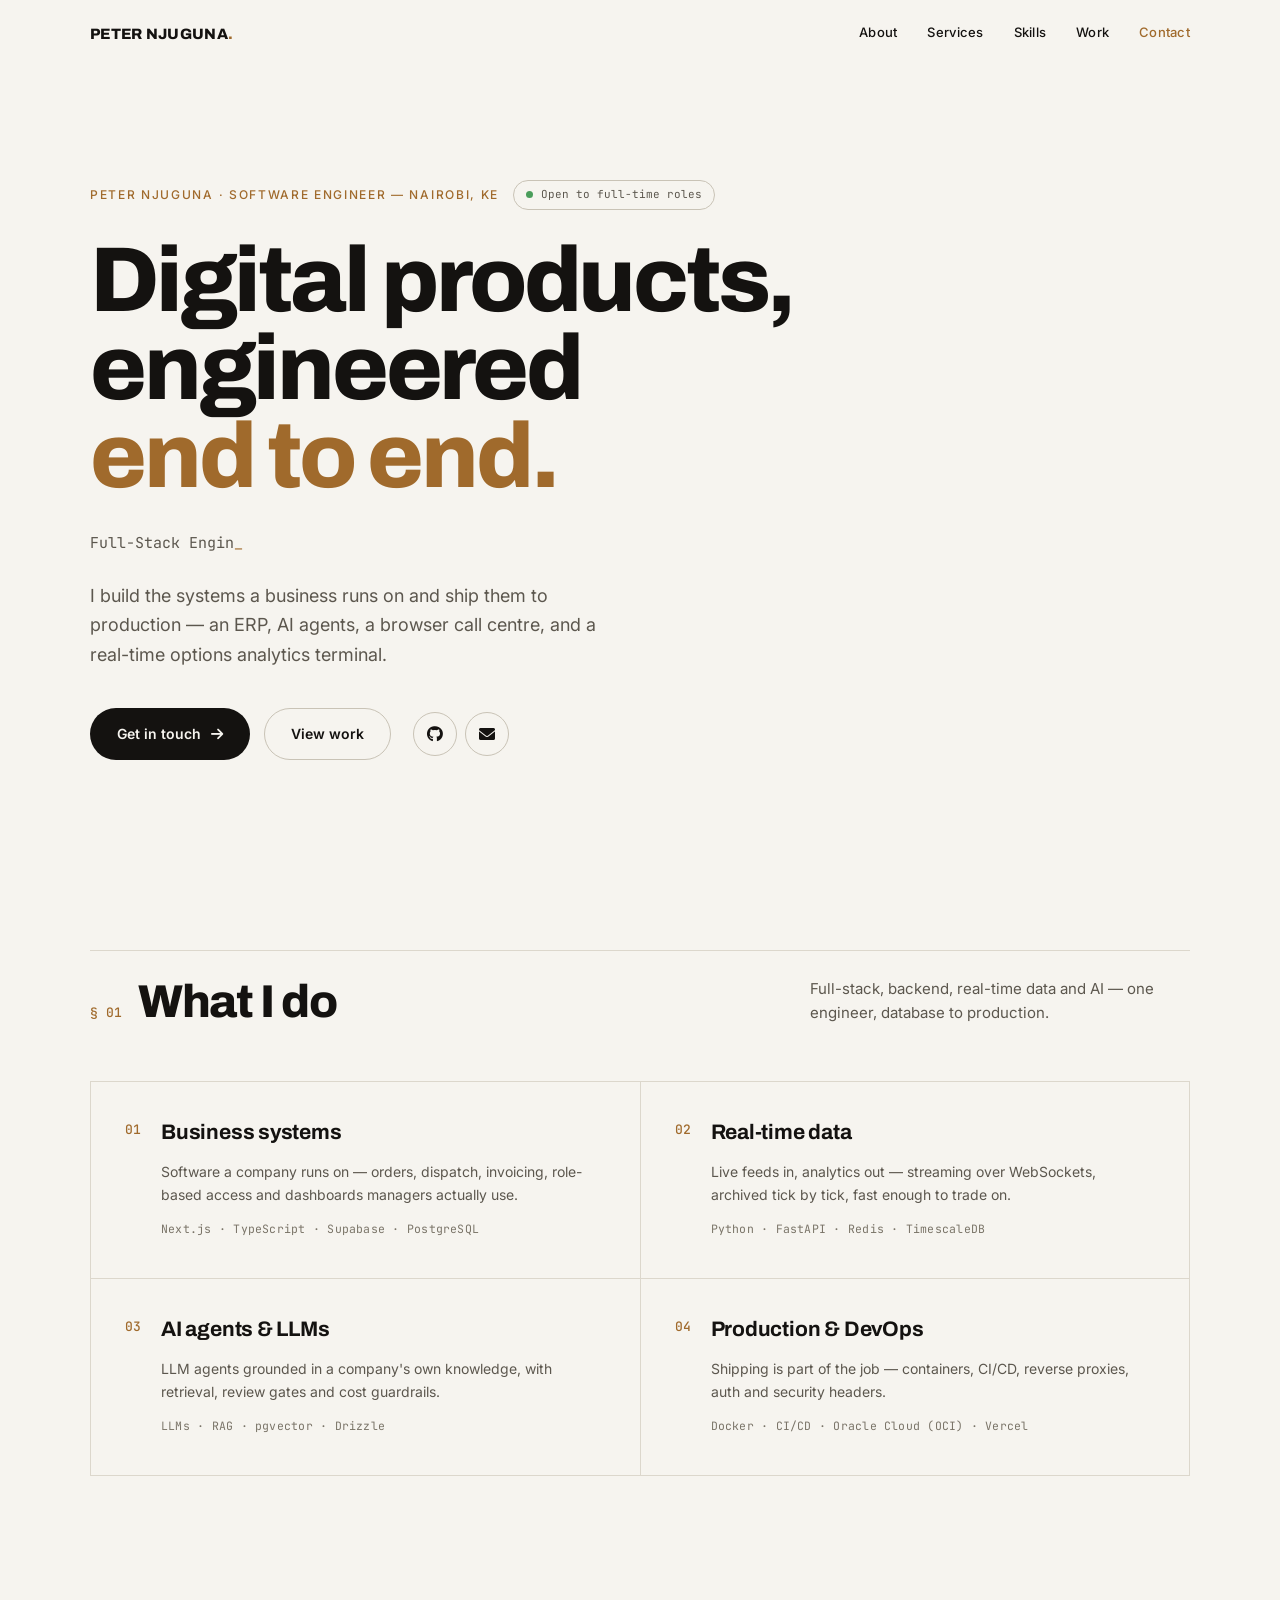
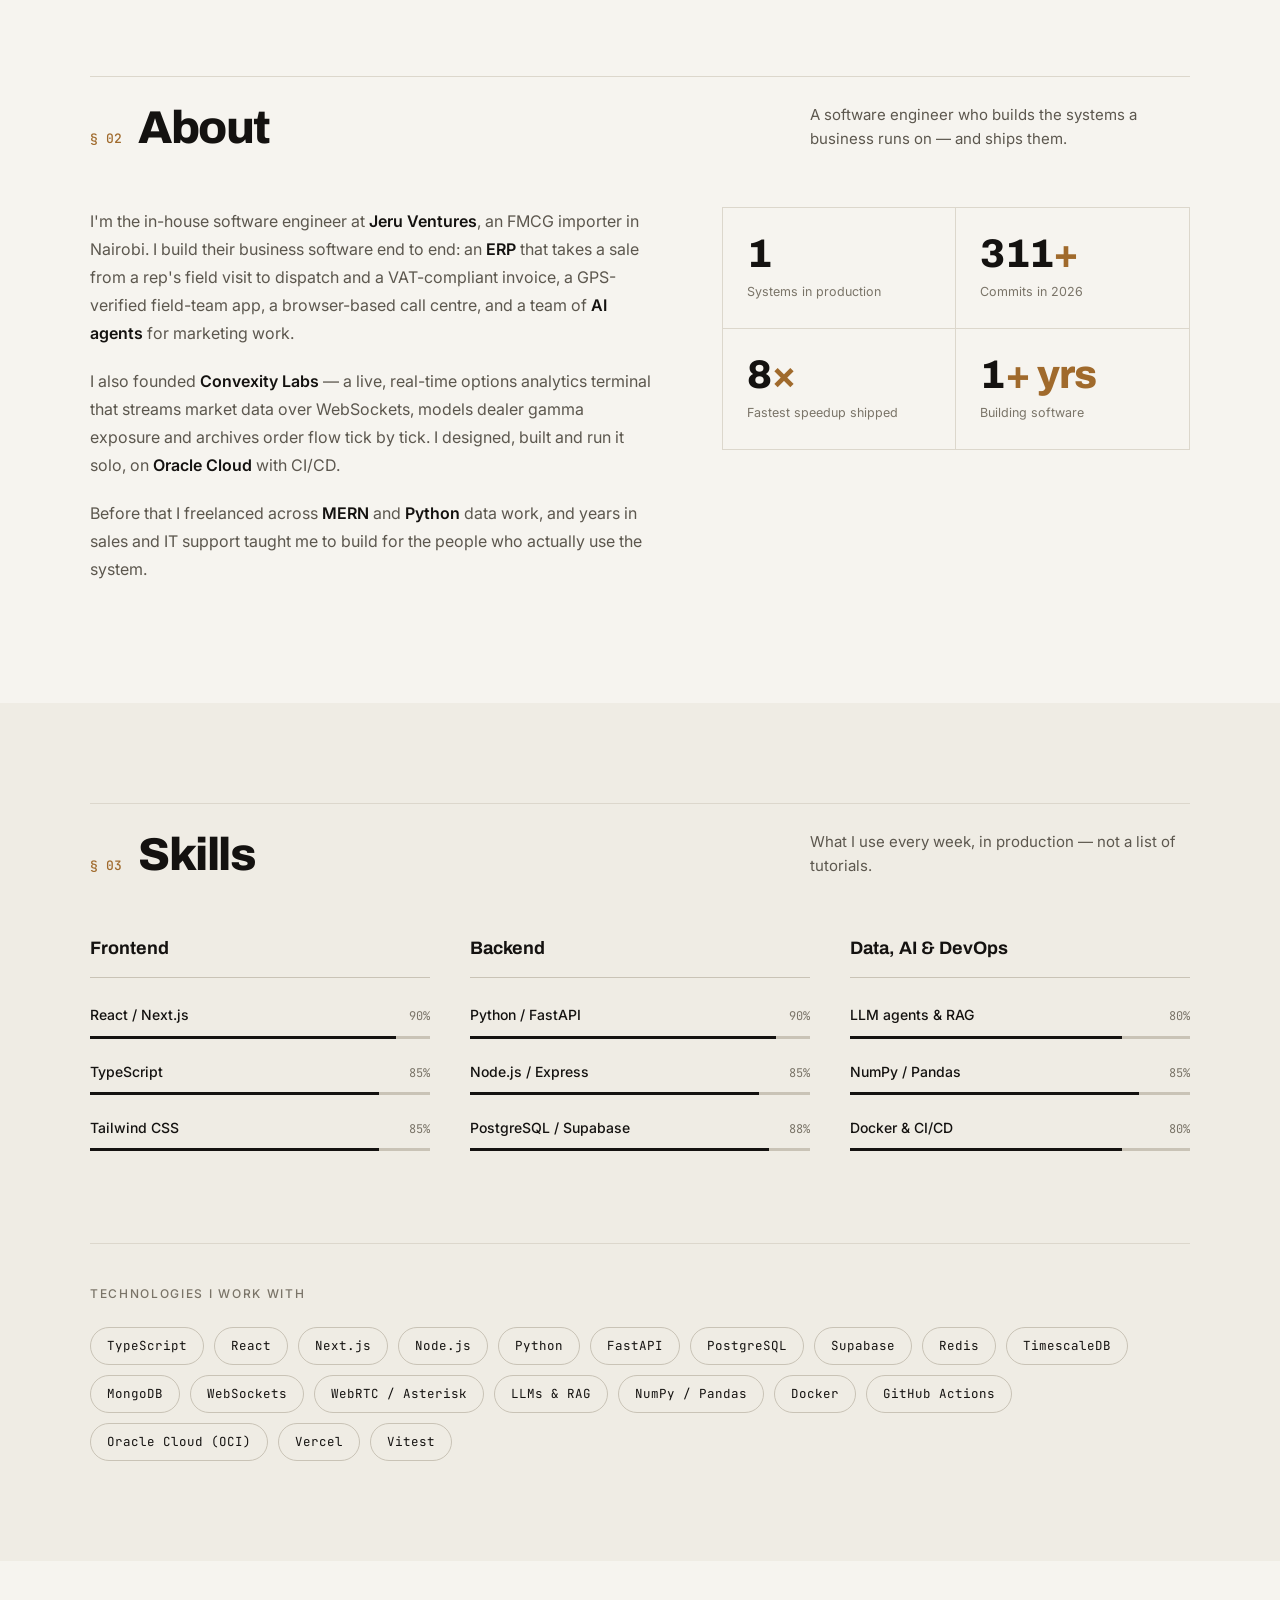
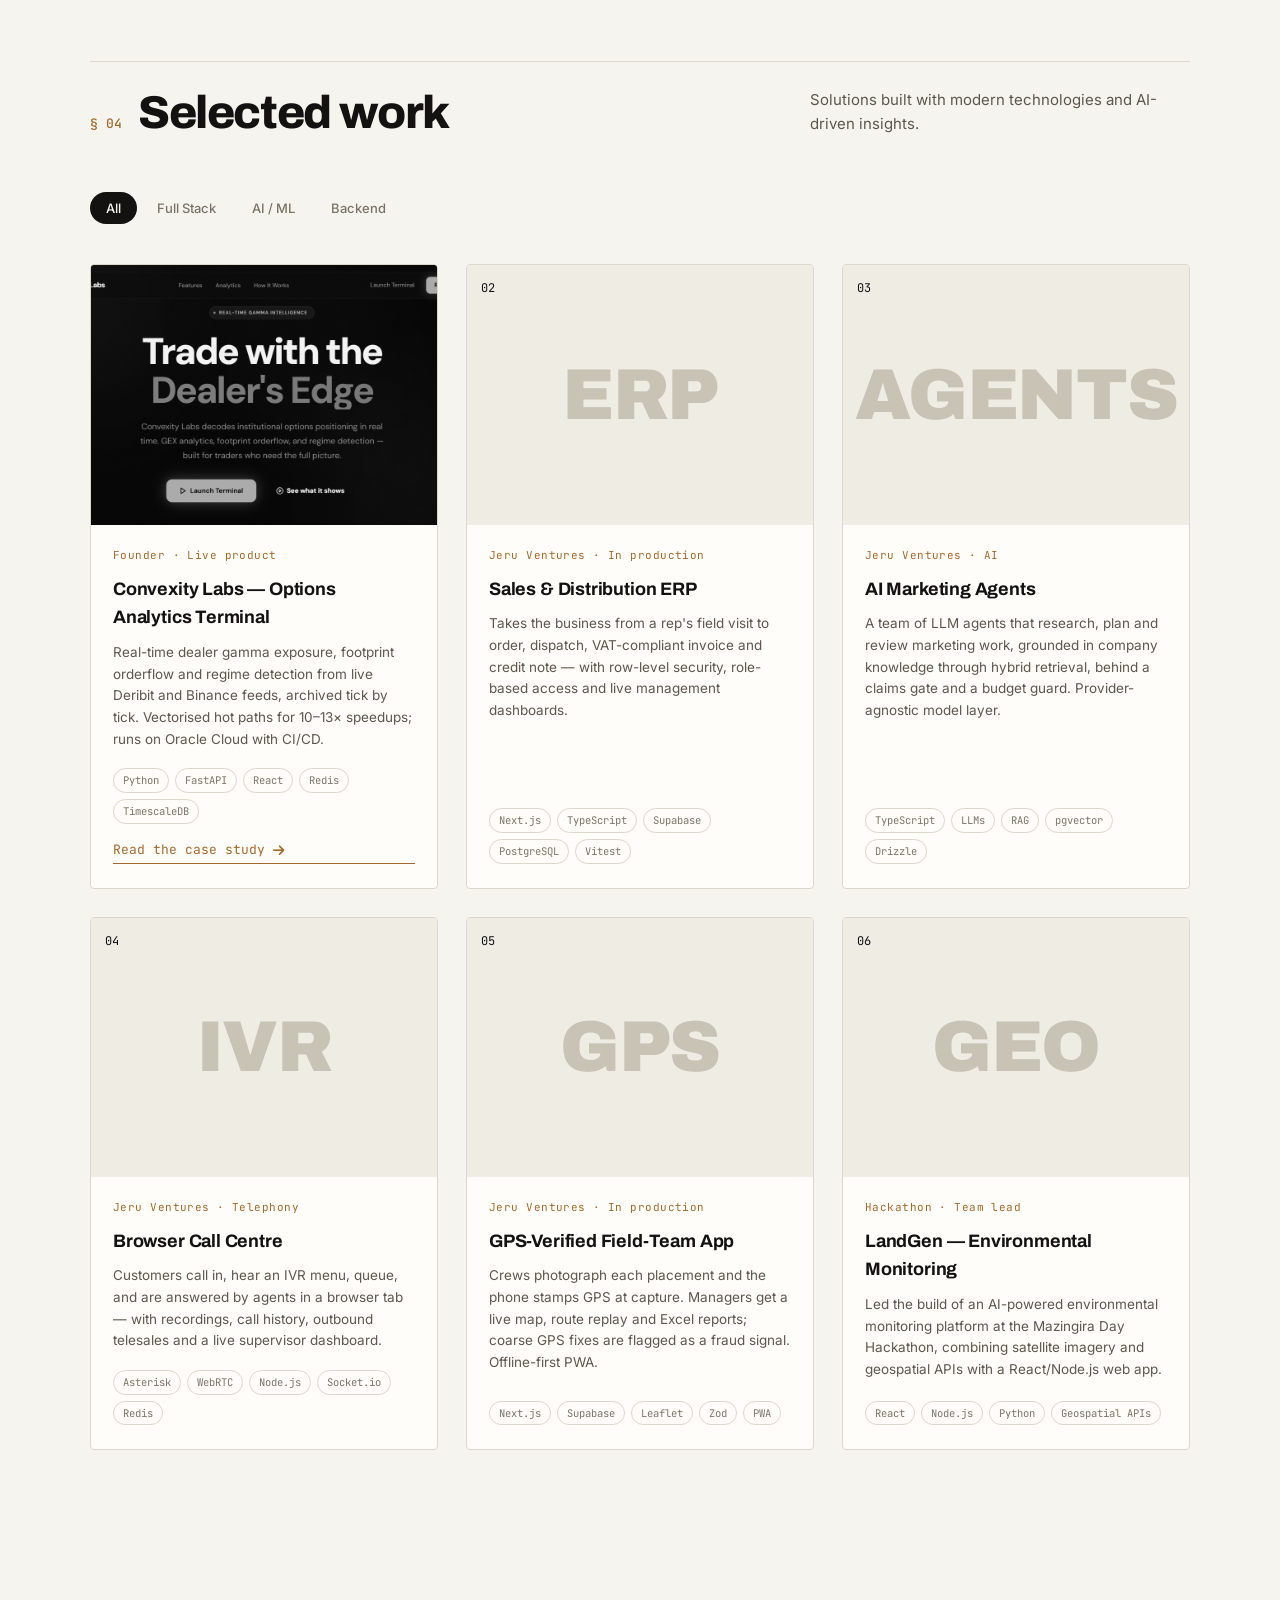
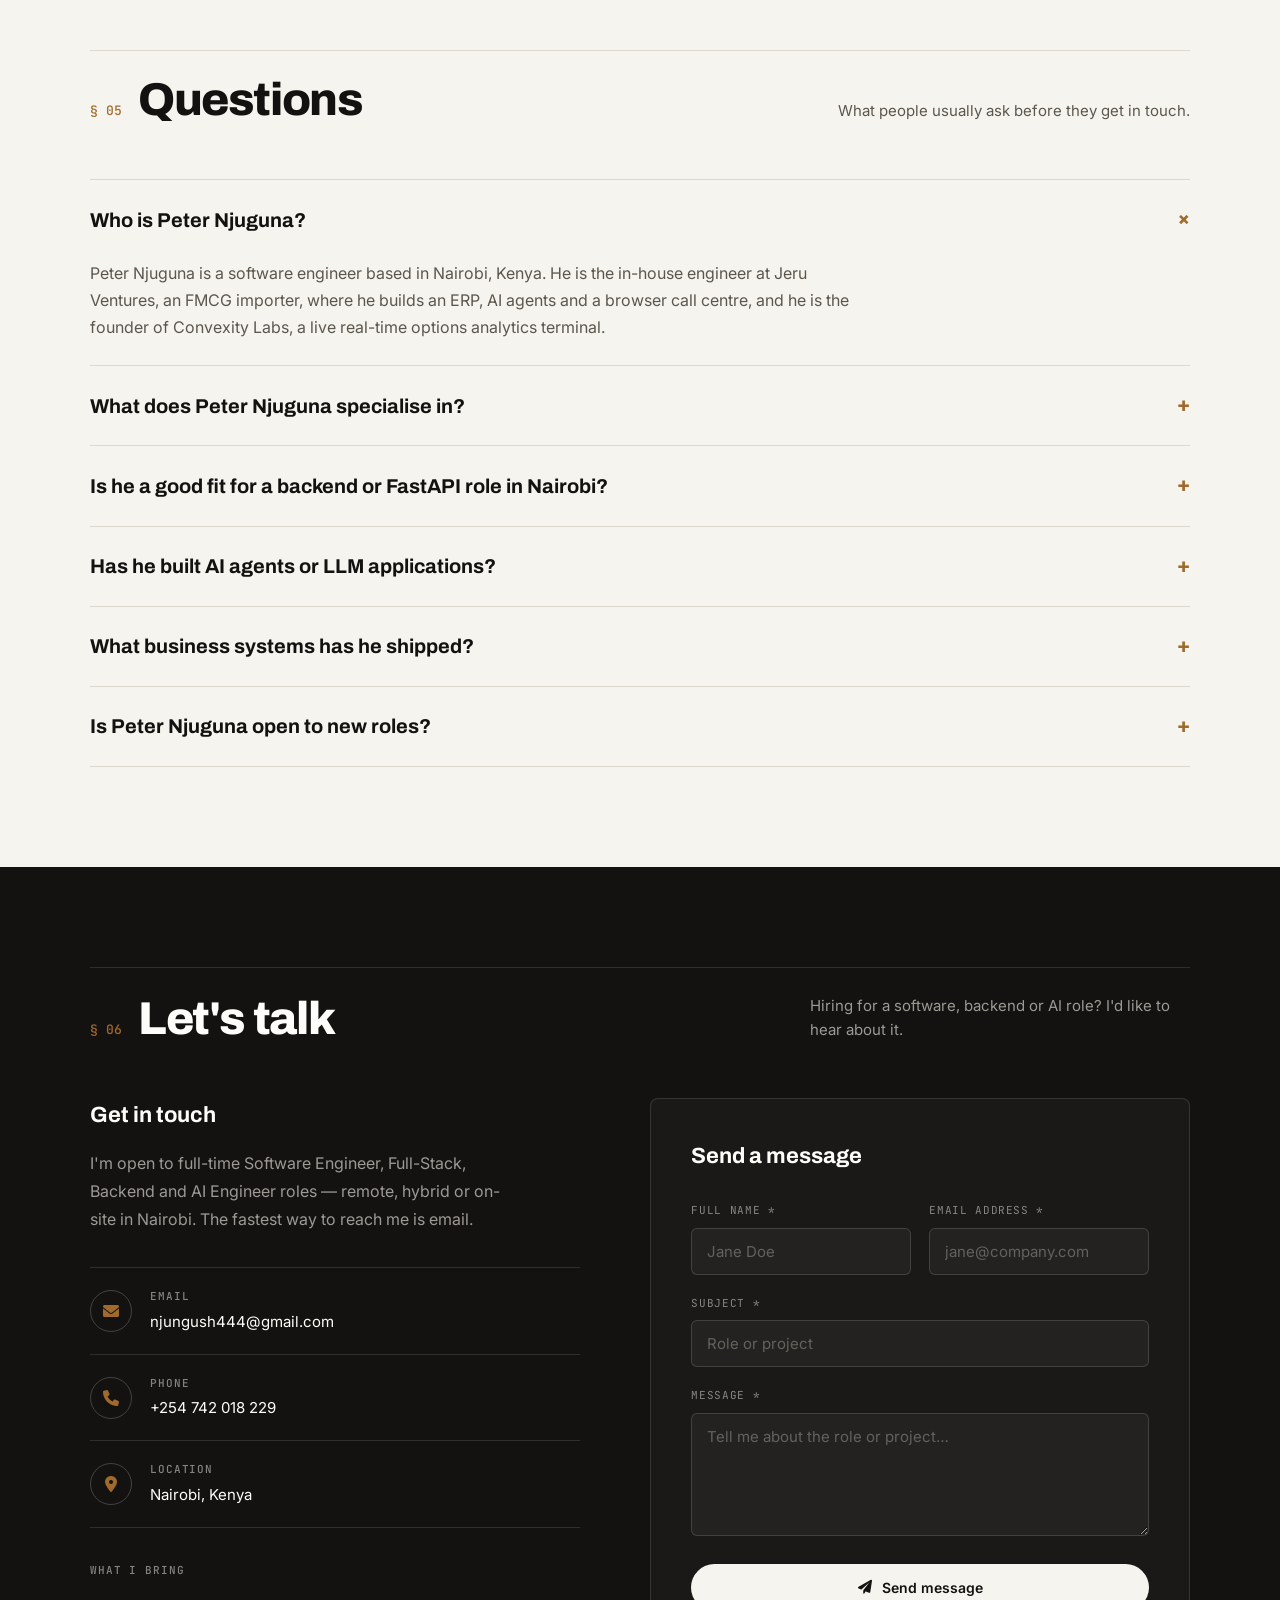
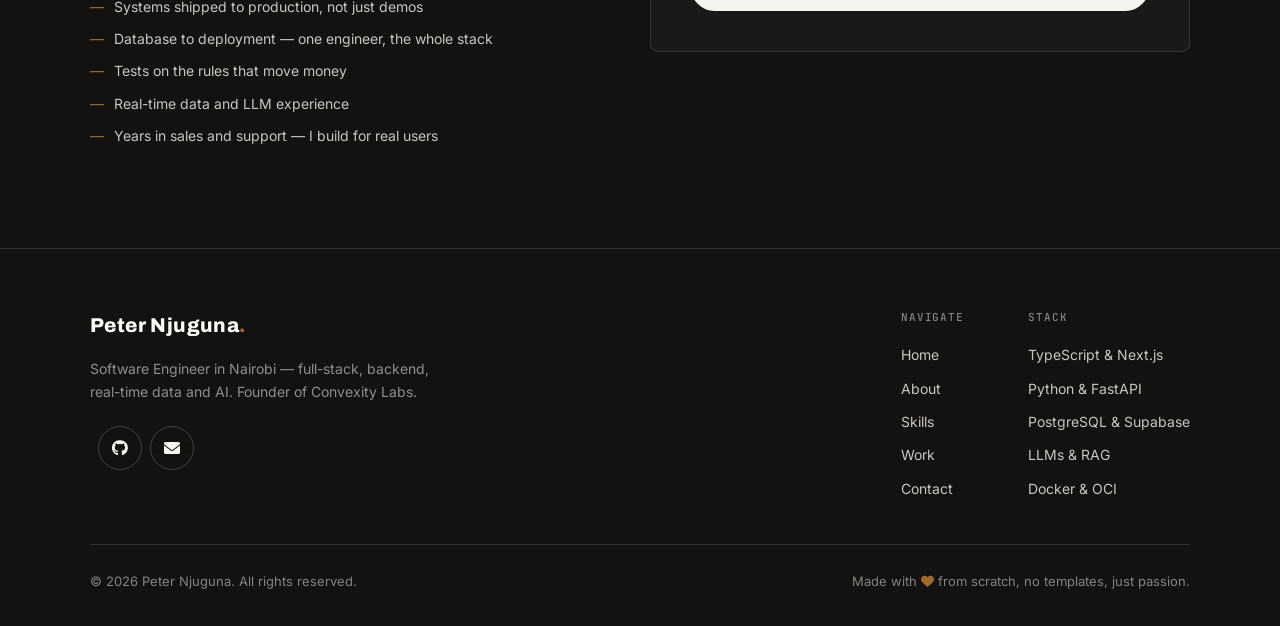
==== commit 74ee57df: "Verify the site in Google Search Console Co-Authored-By: Claude Opus 5.5 <noreply@anthropic.com>" ====
--- a/index.html
+++ b/index.html
@@ -16,6 +16,7 @@
     <meta property="og:image:width" content="1200">
     <meta property="og:image:height" content="630">
     <meta name="twitter:card" content="summary_large_image">
+    <meta name="google-site-verification" content="4kgmUB75ugn4qaBR_aFIz7f0Bgetnu_TTA9SkZfcg5w">
     <meta name="author" content="Peter Njuguna">
     <meta name="robots" content="index, follow, max-image-preview:large">
     <link rel="canonical" href="https://peternjuguna.netlify.app/">
